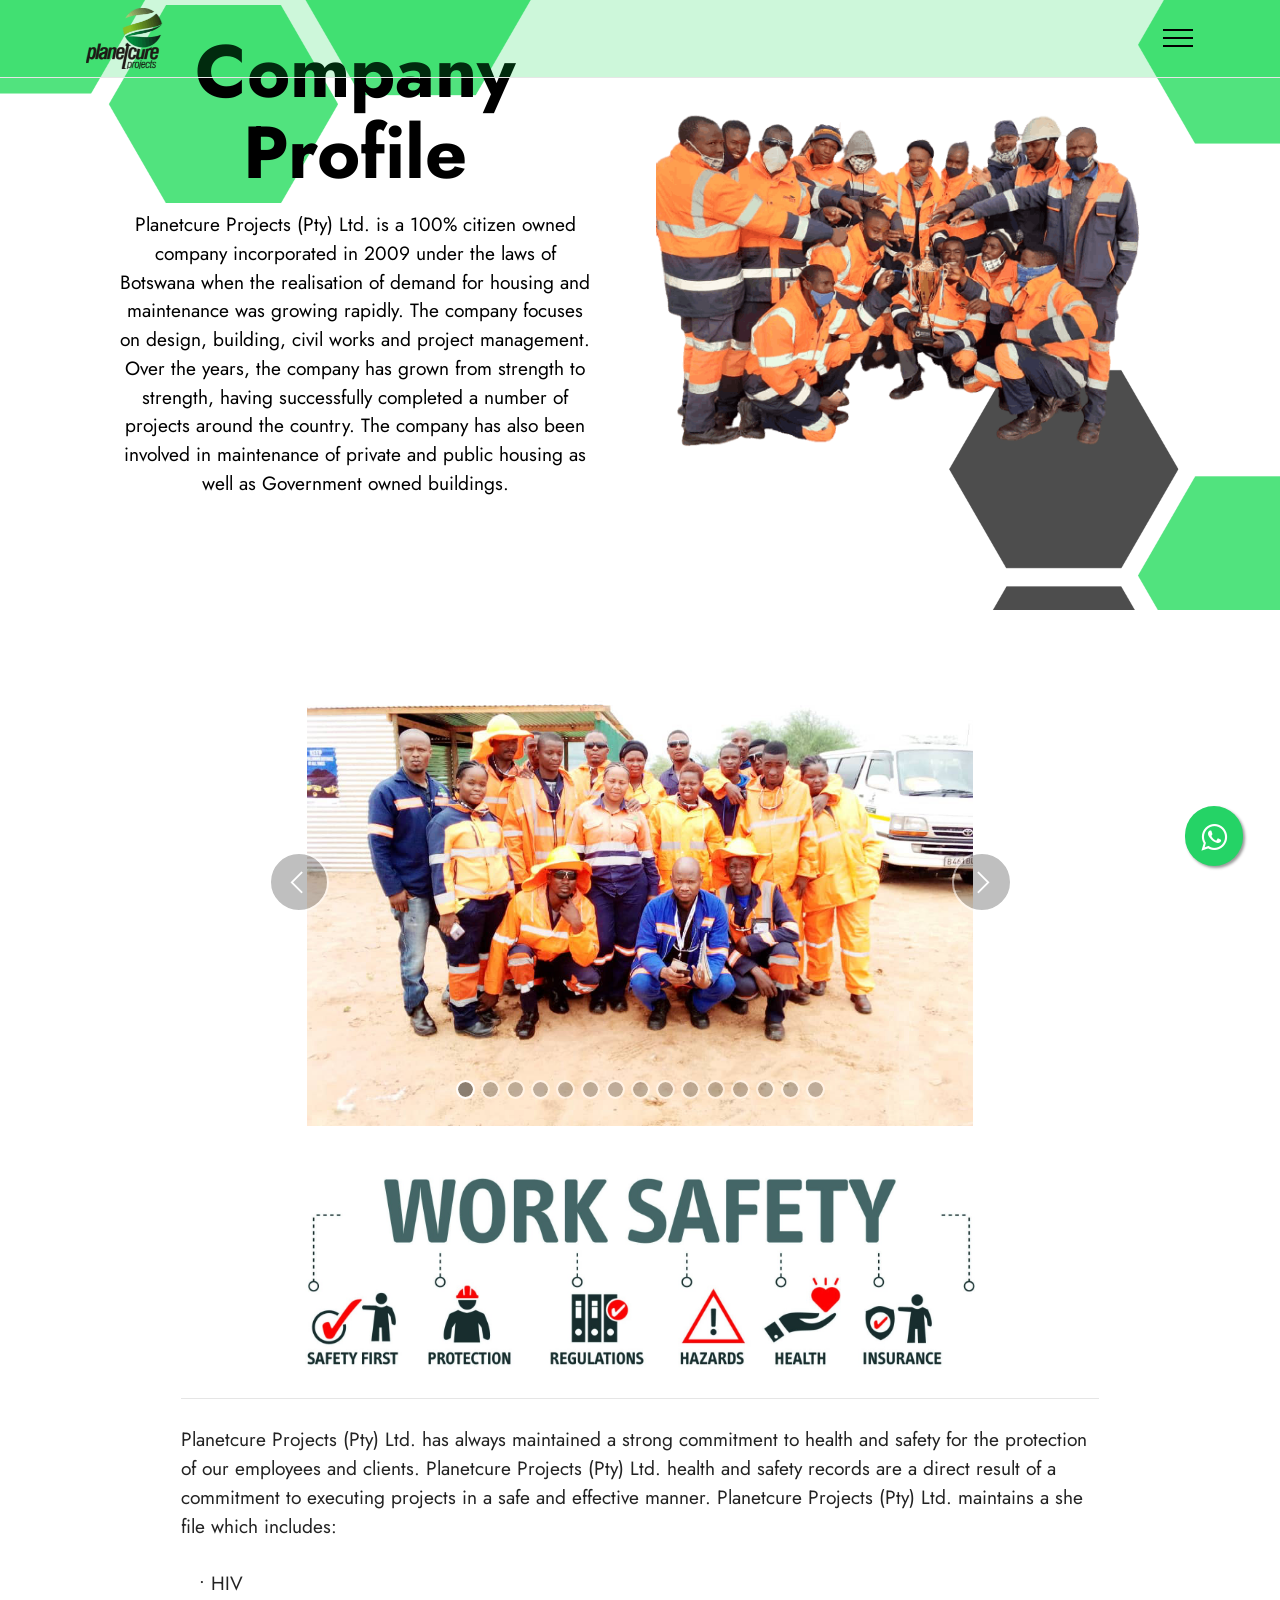
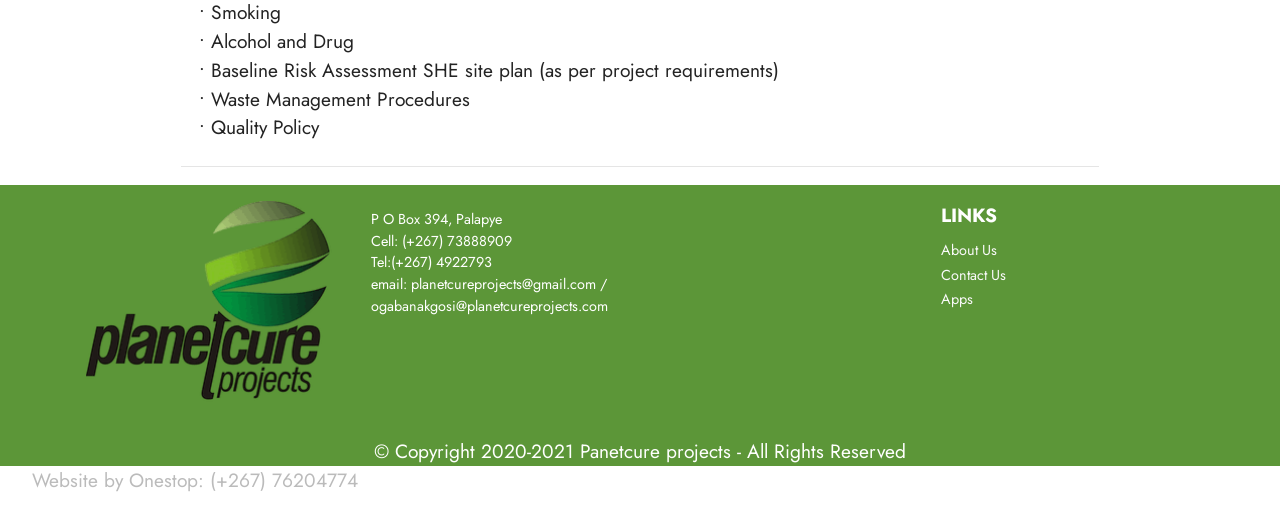
==== About.html @ 5b7d706f "Add Planetcure website and Kweneng parent app page" ====
<!DOCTYPE html>
<html  >
<head>
  
  <meta charset="UTF-8">
  <meta http-equiv="X-UA-Compatible" content="IE=edge">
  
  <meta name="viewport" content="width=device-width, initial-scale=1, minimum-scale=1">
  <link rel="shortcut icon" href="assets/images/logo-151x122.png" type="image/x-icon">
  <meta name="description" content="Mechanical, Electrical and Civil works company.">
  
  
  <title>About Us</title>
  <link rel="stylesheet" href="assets/web/assets/mobirise-icons2/mobirise2.css">
  <link rel="stylesheet" href="assets/tether/tether.min.css">
  <link rel="stylesheet" href="assets/bootstrap/css/bootstrap.min.css">
  <link rel="stylesheet" href="assets/bootstrap/css/bootstrap-grid.min.css">
  <link rel="stylesheet" href="assets/bootstrap/css/bootstrap-reboot.min.css">
  <link rel="stylesheet" href="assets/dropdown/css/style.css">
  <link rel="stylesheet" href="assets/socicon/css/styles.css">
  <link rel="stylesheet" href="assets/theme/css/style.css">
  <link rel="preload" as="style" href="assets/mobirise/css/mbr-additional.css"><link rel="stylesheet" href="assets/mobirise/css/mbr-additional.css" type="text/css">
  
  
  
  
</head>
<body>
  
  <section class="menu cid-s48OLK6784" once="menu" id="menu1-l">
    
    <nav class="navbar navbar-dropdown navbar-fixed-top collapsed">
        <div class="container">
            <div class="navbar-brand">
                <span class="navbar-logo">
                    <a href="Home.html">
                        <img src="assets/images/logo-151x122.png" alt="PlanetCure" style="height: 3.8rem;">
                    </a>
                </span>
                
            </div>
            <button class="navbar-toggler" type="button" data-toggle="collapse" data-target="#navbarSupportedContent" aria-controls="navbarNavAltMarkup" aria-expanded="false" aria-label="Toggle navigation">
                <div class="hamburger">
                    <span></span>
                    <span></span>
                    <span></span>
                    <span></span>
                </div>
            </button>
            <div class="collapse navbar-collapse" id="navbarSupportedContent">
                <ul class="navbar-nav nav-dropdown nav-right" data-app-modern-menu="true"><li class="nav-item"><a class="nav-link link text-black display-4" href="Home.html">Home</a></li>
                    <li class="nav-item"><a class="nav-link link text-black display-4" href="services.html">Services</a></li><li class="nav-item"><a class="nav-link link text-black display-4" href="About.html">About Us</a></li><li class="nav-item"><a class="nav-link link text-black text-primary display-4" href="About.html#image3-1x">Health &amp; Safety</a></li><li class="nav-item"><a class="nav-link link text-black display-4" href="Apps.html">Apps</a></li><li class="nav-item"><a class="nav-link link text-black display-4" href="Contacts.html">Contact Us</a></li></ul>
                
                
            </div>
        </div>
    </nav>

</section>

<section class="header11 cid-sgHcf8Eda7" id="header11-15">

    

    <div class="mbr-overlay" style="opacity: 0.3; background-color: rgb(255, 255, 255);"></div>

    <div class="container">
        <div class="row justify-content-center">
            <div class="col-12 col-md-6 image-wrapper">
                <img class="w-100" src="assets/images/team1-577x433.png" alt="team1">
            </div>
            <div class="col-12 col-md">
                <div class="text-wrapper text-center">
                    <h1 class="mbr-section-title mbr-fonts-style mb-3 display-1">
                        <strong>Company Profile</strong></h1>
                    <p class="mbr-text mbr-fonts-style display-7">Planetcure Projects (Pty) Ltd. is a 100% citizen owned company incorporated in 2009 under the laws of Botswana when the realisation of demand for housing and maintenance was growing rapidly. The company focuses on design, building, civil works and project management.
<br>Over the years, the company has grown from strength to strength, having successfully completed a number of projects around the country. The company has also been involved in maintenance of private and public housing as well as Government owned buildings.</p>
                    
                </div>
            </div>
        </div>
    </div>
</section>

<section class="slider2 cid-siFw5VCFjC" id="slider2-24">
    

    
    <div class="container">
        <div class="row justify-content-center">
            <div class="col-12 col-md-9">
                <div class="carousel slide" id="sMdfoleCHJ" data-ride="carousel" data-interval="5000">
                    
                    <ol class="carousel-indicators">
                        <li data-slide-to="0" class="active" data-target="#sMdfoleCHJ"></li>
                        <li data-slide-to="1" data-target="#sMdfoleCHJ"></li>
                        <li data-slide-to="2" data-target="#sMdfoleCHJ"></li><li data-slide-to="3" data-target="#sMdfoleCHJ"></li><li data-slide-to="4" data-target="#sMdfoleCHJ"></li><li data-slide-to="5" data-target="#sMdfoleCHJ"></li><li data-slide-to="6" data-target="#sMdfoleCHJ"></li><li data-slide-to="7" data-target="#sMdfoleCHJ"></li><li data-slide-to="8" data-target="#sMdfoleCHJ"></li><li data-slide-to="9" data-target="#sMdfoleCHJ"></li><li data-slide-to="10" data-target="#sMdfoleCHJ"></li><li data-slide-to="11" data-target="#sMdfoleCHJ"></li><li data-slide-to="12" data-target="#sMdfoleCHJ"></li><li data-slide-to="13" data-target="#sMdfoleCHJ"></li><li data-slide-to="14" data-target="#sMdfoleCHJ"></li>
                    </ol>
                    <div class="carousel-inner">
                        <div class="carousel-item slider-image item active">
                            <div class="item-wrapper">
                                <img class="d-block w-100" src="assets/images/whatsapp-image-2020-12-08-at-10.04.30-1080x810.jpg">
                                
                            </div>
                        </div>
                        <div class="carousel-item slider-image item">
                            <div class="item-wrapper">
                                <img class="d-block w-100" src="assets/images/whatsapp-image-2020-12-08-at-10.04.40-1-1032x774.jpg">
                                
                            </div>
                        </div>
                        <div class="carousel-item slider-image item">
                            <div class="item-wrapper">
                                <img class="d-block w-100" src="assets/images/whatsapp-image-2020-12-08-at-10.04.35-1080x810.jpg">
                                
                            </div>
                        </div><div class="carousel-item slider-image item">
                            <div class="item-wrapper">
                                <img class="d-block w-100" src="assets/images/whatsapp-image-2020-12-08-at-10.04.36-1080x810.jpg">
                                
                            </div>
                        </div><div class="carousel-item slider-image item">
                            <div class="item-wrapper">
                                <img class="d-block w-100" src="assets/images/whatsapp-image-2020-12-08-at-10.04.37-1-1080x810.jpg">
                                
                            </div>
                        </div><div class="carousel-item slider-image item">
                            <div class="item-wrapper">
                                <img class="d-block w-100" src="assets/images/whatsapp-image-2020-12-08-at-10.04.39-1-960x640.jpg">
                                
                            </div>
                        </div><div class="carousel-item slider-image item">
                            <div class="item-wrapper">
                                <img class="d-block w-100" src="assets/images/whatsapp-image-2020-12-08-at-10.04.39-960x640.jpg">
                                
                            </div>
                        </div><div class="carousel-item slider-image item">
                            <div class="item-wrapper">
                                <img class="d-block w-100" src="assets/images/whatsapp-image-2020-12-08-at-10.04.39-2-960x640.jpg">
                                
                            </div>
                        </div><div class="carousel-item slider-image item">
                            <div class="item-wrapper">
                                <img class="d-block w-100" src="assets/images/whatsapp-image-2020-12-08-at-10.04.35-2-960x720.jpg">
                                
                            </div>
                        </div><div class="carousel-item slider-image item">
                            <div class="item-wrapper">
                                <img class="d-block w-100" src="assets/images/whatsapp-image-2020-12-08-at-10.04.35-3-960x720.jpg">
                                
                            </div>
                        </div><div class="carousel-item slider-image item">
                            <div class="item-wrapper">
                                <img class="d-block w-100" src="assets/images/whatsapp-image-2020-12-08-at-10.04.37-2-810x1080.jpg">
                                
                            </div>
                        </div><div class="carousel-item slider-image item">
                            <div class="item-wrapper">
                                <img class="d-block w-100" src="assets/images/whatsapp-image-2020-12-08-at-10.04.37-810x1080.jpg">
                                
                            </div>
                        </div><div class="carousel-item slider-image item">
                            <div class="item-wrapper">
                                <img class="d-block w-100" src="assets/images/whatsapp-image-2020-12-08-at-10.04.36-1-810x1080.jpg" data-slide-to="12">
                                
                            </div>
                        </div><div class="carousel-item slider-image item">
                            <div class="item-wrapper">
                                <img class="d-block w-100" src="assets/images/whatsapp-image-2020-12-08-at-10.04.38-804x962.jpg" data-slide-to="13">
                                
                            </div>
                        </div><div class="carousel-item slider-image item">
                            <div class="item-wrapper">
                                <img class="d-block w-100" src="assets/images/whatsapp-image-2020-12-08-at-10.04.24-1-804x1072.jpg" data-slide-to="13">
                                
                            </div>
                        </div>
                    </div>
                    <a class="carousel-control carousel-control-prev" role="button" data-slide="prev" href="#sMdfoleCHJ">
                        <span class="mobi-mbri mobi-mbri-arrow-prev" aria-hidden="true"></span>
                        <span class="sr-only">Previous</span>
                    </a>
                    <a class="carousel-control carousel-control-next" role="button" data-slide="next" href="#sMdfoleCHJ">
                        <span class="mobi-mbri mobi-mbri-arrow-next" aria-hidden="true"></span>
                        <span class="sr-only">Next</span>
                    </a>
                </div>
            </div>
        </div>
    </div>
</section>

<section class="image3 cid-shkvjzXUPA" id="image3-1x">
    

    

    <div class="container">
        <div class="row justify-content-center">
            <div class="col-12 col-lg-8">
                <div class="image-wrapper">
                    <img src="assets/images/hs-2000x617.jpeg" alt="hs">
                    
                </div>
            </div>
        </div>
    </div>
</section>

<section class="content6 cid-shkvVeq2vK" id="content6-1y">
    
    <div class="container">
        <div class="row justify-content-center">
            <div class="col-md-12 col-lg-10">
                <hr class="line">
                <p class="mbr-text align-center mbr-fonts-style my-4 display-7">Planetcure Projects (Pty) Ltd. has always maintained a strong commitment to health and safety for the protection of our employees and clients. Planetcure Projects (Pty) Ltd. health and safety records are a direct result of a commitment to executing projects in a safe and effective manner. Planetcure Projects (Pty) Ltd. maintains a she file which includes:&nbsp;<br><br>&nbsp; &nbsp;•	HIV
<br>&nbsp; &nbsp;•	Smoking
<br>&nbsp; &nbsp;•	Alcohol and Drug
<br>&nbsp; &nbsp;•	Baseline Risk Assessment SHE site plan (as per project requirements)
<br>&nbsp; &nbsp;•	Waste Management Procedures
<br>&nbsp; &nbsp;•	Quality Policy
<br></p>
                <hr class="line">
            </div>
        </div>
    </div>
</section>

<section class="footer4 cid-sfVtVuPDKp" once="footers" id="footer4-u">

    
    
    <div class="container">
        <div class="row mbr-white">
            <div class="col-6 col-lg-3">
                <div class="media-wrap col-md-12 col-12">
                    <a href="Home.html">
                        <img src="assets/images/logo-251x202.png" alt="planetcure">
                    </a>
                </div>
            </div>
            <div class="col-12 col-md-6 col-lg-3">
                <h5 class="mbr-section-subtitle mbr-fonts-style mb-2 display-7"></h5>
                <p class="mbr-text mbr-fonts-style mb-4 display-4">P O Box 394, Palapye<br>Cell: (+267) 73888909<br>Tel:(+267) 4922793<br>email: planetcureprojects@gmail.com /<br>ogabanakgosi@planetcureprojects.com</p>
                
                
            </div>
            <div class="col-12 col-md-6 col-lg-3">
                <h5 class="mbr-section-subtitle mbr-fonts-style mb-2 display-7"></h5>
                <ul class="list mbr-fonts-style display-4"></ul>
            </div>
            <div class="col-12 col-md-6 col-lg-3">
                <h5 class="mbr-section-subtitle mbr-fonts-style mb-2 display-7"><strong>LINKS</strong></h5>
                <ul class="list mbr-fonts-style display-4">
                    <li class="mbr-text item-wrap"><a href="About.html" class="text-white">About Us</a></li><li class="mbr-text item-wrap"><a href="Contacts.html" class="text-white">Contact Us</a></li><li class="mbr-text item-wrap"><a href="Apps.html" class="text-white">Apps</a></li>
                </ul>
            </div>
            <div class="col-12 mt-4">
                <p class="mbr-text mb-0 mbr-fonts-style copyright align-center display-7">
                    © Copyright 2020-2021 Panetcure projects - All Rights Reserved
                </p>
            </div>
        </div>
    </div>
</section>

<section class="_customHTML cid-sMdcmaPeN1" id="design-block-2c">
 
  
     
  <div class="whatapp">
		<link rel="stylesheet" href="https://maxcdn.bootstrapcdn.com/font-awesome/4.5.0/css/font-awesome.min.css">
<a class="float" target="_blank" href="https://api.whatsapp.com/send?phone=+26773888909&text=Hello ! I would like more information about your product.">
<i class="fa fa-whatsapp my-float"></i>
</a>
	</div>
  



 <div style="padding:1rem; background-color:#c1c1c1;" class="hidden">
   <div class="align-center">
       <h10>
          <br>
           <br><br><br><br><br>Whatsapp Button<br><br>Click the "gear" icon to change the layout of the Whatsapp Button. This text will be removed on preview/publish.<br><br>

<svg id="svg" version="1.1" xmlns="http://www.w3.org/2000/svg" xmlns:xlink="http://www.w3.org/1999/xlink" width="150" viewBox="0, 0, 400,383.33333333333337">
<g id="svgg">
<path id="path0" d="M37.210 6.152 C 35.603 6.521,34.673 7.586,34.092 9.720 C 33.330 12.516,33.825 95.736,34.612 97.241 C 35.870 99.644,28.382 99.467,134.420 99.600 C 199.138 99.681,231.925 99.852,232.882 100.115 C 235.440 100.816,235.350 101.661,230.295 124.449 C 224.368 151.170,212.070 208.952,209.422 222.521 C 207.800 230.833,207.905 232.790,209.971 232.790 C 211.891 232.790,209.325 235.910,254.122 179.099 C 277.812 149.054,289.953 133.596,295.689 126.174 C 297.890 123.327,306.521 112.368,314.870 101.822 C 367.957 34.759,386.363 11.054,386.765 9.224 C 387.073 7.820,386.446 6.596,385.169 6.111 C 383.972 5.656,39.193 5.697,37.210 6.152 M382.917 8.569 C 384.519 9.741,380.855 14.580,323.489 87.057 C 313.389 99.818,299.260 117.766,292.092 126.942 C 279.051 143.636,265.977 160.258,245.456 186.236 C 239.439 193.853,229.856 206.001,224.162 213.231 C 210.292 230.840,210.188 230.897,212.490 219.587 C 217.028 197.295,227.371 148.754,232.598 125.216 C 237.896 101.359,238.065 99.524,235.099 97.991 C 234.120 97.484,228.193 97.405,188.034 97.358 C 75.294 97.227,37.576 96.911,36.978 96.092 C 36.161 94.974,36.161 10.490,36.978 9.373 C 37.513 8.642,38.883 8.626,116.843 8.435 C 301.952 7.984,382.171 8.024,382.917 8.569 M81.622 108.821 C 107.636 108.875,150.091 108.875,175.966 108.821 C 201.840 108.766,180.556 108.722,128.667 108.722 C 76.779 108.722,55.608 108.766,81.622 108.821 M177.885 157.718 C 177.182 158.404,174.020 162.244,170.860 166.251 C 167.700 170.259,164.939 173.732,164.724 173.970 C 164.509 174.207,161.918 177.468,158.965 181.217 C 156.012 184.965,150.834 191.512,147.459 195.767 C 144.084 200.021,139.856 205.359,138.063 207.629 C 129.342 218.668,112.627 239.779,108.533 244.926 C 107.162 246.650,103.624 251.125,100.671 254.870 C 97.718 258.615,93.156 264.369,90.533 267.657 C 87.910 270.944,79.126 282.263,71.012 292.809 C 62.899 303.356,50.820 318.802,44.170 327.133 C 28.112 347.253,23.297 353.336,21.093 356.284 C 20.566 356.990,18.921 359.133,17.439 361.046 C 6.762 374.827,3.520 379.694,4.240 380.859 C 4.652 381.526,352.012 381.883,353.760 381.218 L 354.749 380.843 354.547 336.442 C 354.330 288.424,354.421 291.066,352.956 290.282 C 351.831 289.680,309.260 289.563,226.846 289.934 C 183.386 290.130,157.086 289.826,155.238 289.106 C 153.350 288.370,153.375 288.079,156.655 272.483 C 157.410 268.897,158.183 265.187,158.374 264.238 C 159.208 260.094,161.885 247.419,162.221 246.021 C 162.651 244.231,164.430 235.954,166.258 227.229 C 166.966 223.854,167.895 219.453,168.324 217.450 C 168.753 215.446,169.619 211.390,170.249 208.437 C 170.879 205.484,171.843 200.997,172.391 198.466 C 172.938 195.935,173.542 193.087,173.734 192.138 C 173.925 191.189,174.694 187.478,175.444 183.893 C 181.253 156.107,181.424 154.270,177.885 157.718 M334.899 284.838 C 335.479 284.926,336.429 284.926,337.009 284.838 C 337.589 284.751,337.114 284.679,335.954 284.679 C 334.794 284.679,334.319 284.751,334.899 284.838 " stroke="none" fill="#b3b3b3" fill-rule="evenodd">
</path>
<path id="path1" d="M116.843 8.435 C 38.883 8.626,37.513 8.642,36.978 9.373 C 36.161 10.490,36.161 94.974,36.978 96.092 C 37.576 96.911,75.294 97.227,188.034 97.358 C 228.193 97.405,234.120 97.484,235.099 97.991 C 238.065 99.524,237.896 101.359,232.598 125.216 C 227.371 148.754,217.028 197.295,212.490 219.587 C 210.188 230.897,210.292 230.840,224.162 213.231 C 229.856 206.001,239.439 193.853,245.456 186.236 C 265.977 160.258,279.051 143.636,292.092 126.942 C 299.260 117.766,313.389 99.818,323.489 87.057 C 380.855 14.580,384.519 9.741,382.917 8.569 C 382.171 8.024,301.952 7.984,116.843 8.435 " stroke="none" fill="#4c4c4c" fill-rule="evenodd">
</path>
<path id="path2" d="M24.582 1.208 C 24.285 2.061,24.165 16.987,24.175 52.119 C 24.189 104.381,24.198 104.667,25.856 107.198 C 27.312 109.419,21.600 109.300,126.819 109.300 C 187.817 109.300,223.202 109.435,223.202 109.666 C 223.202 109.868,221.385 118.791,219.165 129.496 C 216.944 140.200,215.208 149.171,215.308 149.431 C 215.408 149.690,215.358 149.957,215.197 150.023 C 214.865 150.160,213.651 155.819,204.600 199.407 C 201.952 212.158,199.872 222.815,199.977 223.088 C 200.082 223.362,199.980 223.586,199.752 223.586 C 199.516 223.586,199.414 223.996,199.516 224.531 C 199.615 225.051,199.582 225.526,199.442 225.586 C 199.151 225.710,198.557 228.337,196.119 240.268 C 195.171 244.909,194.060 250.029,193.650 251.646 C 191.455 260.308,193.965 264.453,200.009 262.145 C 201.966 261.398,201.889 261.486,213.429 246.788 C 220.801 237.399,226.824 229.751,236.050 218.064 C 240.748 212.113,252.094 197.659,269.799 175.072 C 275.255 168.111,284.303 156.570,289.907 149.425 C 295.511 142.279,303.979 131.474,308.725 125.414 C 321.361 109.277,325.827 103.583,336.629 89.833 C 342.331 82.576,346.237 77.280,346.078 77.022 C 345.919 76.764,345.976 76.688,346.216 76.836 C 346.447 76.979,347.760 75.626,349.227 73.732 C 350.658 71.885,353.101 68.781,354.656 66.833 C 356.329 64.739,357.370 63.109,357.206 62.843 C 357.041 62.576,357.094 62.496,357.336 62.646 C 357.872 62.977,368.666 49.199,368.315 48.632 C 368.164 48.388,368.223 48.310,368.450 48.451 C 368.674 48.589,373.706 42.505,379.897 34.608 C 385.973 26.858,392.261 18.965,393.871 17.066 C 395.480 15.168,397.517 12.693,398.398 11.567 L 400.000 9.519 400.000 4.759 L 400.000 0.000 212.502 0.000 L 25.003 0.000 24.582 1.208 M385.169 6.111 C 386.446 6.596,387.073 7.820,386.765 9.224 C 386.363 11.054,367.957 34.759,314.870 101.822 C 306.521 112.368,297.890 123.327,295.689 126.174 C 289.953 133.596,277.812 149.054,254.122 179.099 C 209.325 235.910,211.891 232.790,209.971 232.790 C 207.905 232.790,207.800 230.833,209.422 222.521 C 212.070 208.952,224.368 151.170,230.295 124.449 C 235.350 101.661,235.440 100.816,232.882 100.115 C 231.925 99.852,199.138 99.681,134.420 99.600 C 28.382 99.467,35.870 99.644,34.612 97.241 C 33.825 95.736,33.330 12.516,34.092 9.720 C 34.673 7.586,35.603 6.521,37.210 6.152 C 39.193 5.697,383.972 5.656,385.169 6.111 M175.966 108.821 C 150.091 108.875,107.636 108.875,81.622 108.821 C 55.608 108.766,76.779 108.722,128.667 108.722 C 180.556 108.722,201.840 108.766,175.966 108.821 M180.735 144.991 C 179.413 145.394,178.766 146.116,171.634 155.164 C 166.035 162.266,160.321 169.481,152.304 179.573 C 148.329 184.577,145.792 188.088,145.958 188.357 C 146.118 188.615,146.070 188.703,145.844 188.563 C 145.295 188.224,144.060 189.684,144.413 190.256 C 144.585 190.533,144.541 190.624,144.307 190.478 C 143.770 190.147,136.792 198.920,137.142 199.485 C 137.301 199.742,137.247 199.823,137.013 199.678 C 136.474 199.345,127.972 210.042,128.323 210.610 C 128.476 210.857,128.426 210.944,128.208 210.810 C 127.996 210.679,125.945 212.939,123.650 215.832 C 121.355 218.726,116.830 224.412,113.595 228.469 C 110.061 232.902,107.824 236.025,107.991 236.295 C 108.151 236.554,108.103 236.641,107.877 236.502 C 107.327 236.162,106.092 237.623,106.445 238.194 C 106.613 238.465,106.574 238.562,106.354 238.426 C 106.145 238.297,104.765 239.694,103.288 241.531 C 96.608 249.837,76.645 275.196,70.771 282.838 C 67.204 287.478,62.325 293.824,59.929 296.939 C 57.436 300.180,55.688 302.790,55.842 303.039 C 55.996 303.289,55.941 303.369,55.712 303.227 C 55.170 302.893,54.322 303.975,54.676 304.549 C 54.843 304.818,54.798 304.908,54.569 304.766 C 54.020 304.427,52.785 305.888,53.138 306.459 C 53.307 306.733,53.266 306.827,53.039 306.686 C 52.524 306.368,45.925 314.778,46.261 315.323 C 46.416 315.573,46.348 315.638,46.095 315.482 C 45.595 315.173,22.023 344.549,22.104 345.380 C 22.133 345.675,22.027 345.837,21.868 345.738 C 21.392 345.444,20.226 346.987,20.539 347.494 C 20.712 347.773,20.668 347.862,20.431 347.716 C 20.071 347.493,14.984 353.821,7.143 364.244 C 5.466 366.473,4.298 368.371,4.451 368.618 C 4.610 368.875,4.551 368.949,4.308 368.799 C 4.071 368.653,3.080 369.715,1.982 371.294 L 0.069 374.044 0.025 378.776 L -0.020 383.509 180.335 383.509 L 360.690 383.509 360.580 337.776 C 360.460 288.005,360.498 288.865,358.312 286.446 C 355.732 283.591,359.250 283.754,301.092 283.791 C 272.531 283.809,249.028 283.908,248.862 284.010 C 247.895 284.608,161.482 283.949,160.872 283.340 C 160.729 283.196,161.071 280.888,161.632 278.211 C 162.193 275.534,162.558 273.098,162.443 272.798 C 162.327 272.497,162.365 272.333,162.526 272.433 C 162.687 272.532,163.297 270.255,163.881 267.371 C 164.465 264.488,167.099 252.044,169.734 239.719 C 172.369 227.393,174.442 217.093,174.340 216.829 C 174.239 216.565,174.296 216.294,174.468 216.228 C 174.932 216.048,176.895 206.412,176.573 205.891 C 176.400 205.611,176.462 205.545,176.738 205.716 C 177.004 205.880,177.181 205.740,177.181 205.367 C 177.181 205.025,178.123 200.312,179.274 194.894 C 183.691 174.105,185.667 164.276,185.737 162.744 C 185.777 161.869,185.963 161.247,186.149 161.360 C 186.336 161.474,186.409 161.024,186.312 160.361 C 186.214 159.699,186.256 159.156,186.405 159.156 C 186.650 159.156,187.185 156.010,187.710 151.486 C 188.291 146.478,185.225 143.623,180.735 144.991 M180.249 158.438 C 180.249 160.249,178.966 167.046,175.444 183.893 C 174.694 187.478,173.925 191.189,173.734 192.138 C 173.542 193.087,172.938 195.935,172.391 198.466 C 171.843 200.997,170.879 205.484,170.249 208.437 C 169.619 211.390,168.753 215.446,168.324 217.450 C 167.895 219.453,166.966 223.854,166.258 227.229 C 164.430 235.954,162.651 244.231,162.221 246.021 C 161.885 247.419,159.208 260.094,158.374 264.238 C 158.183 265.187,157.410 268.897,156.655 272.483 C 153.375 288.079,153.350 288.370,155.238 289.106 C 157.086 289.826,183.386 290.130,226.846 289.934 C 309.260 289.563,351.831 289.680,352.956 290.282 C 354.421 291.066,354.330 288.424,354.547 336.442 L 354.749 380.843 353.760 381.218 C 352.012 381.883,4.652 381.526,4.240 380.859 C 3.520 379.694,6.762 374.827,17.439 361.046 C 18.921 359.133,20.566 356.990,21.093 356.284 C 23.297 353.336,28.112 347.253,44.170 327.133 C 50.820 318.802,62.899 303.356,71.012 292.809 C 79.126 282.263,87.910 270.944,90.533 267.657 C 93.156 264.369,97.718 258.615,100.671 254.870 C 103.624 251.125,107.162 246.650,108.533 244.926 C 112.627 239.779,129.342 218.668,138.063 207.629 C 139.856 205.359,144.084 200.021,147.459 195.767 C 150.834 191.512,156.012 184.965,158.965 181.217 C 161.918 177.468,164.509 174.207,164.724 173.970 C 164.939 173.732,167.700 170.259,170.860 166.251 C 179.198 155.678,180.249 154.803,180.249 158.438 M337.009 284.838 C 336.429 284.926,335.479 284.926,334.899 284.838 C 334.319 284.751,334.794 284.679,335.954 284.679 C 337.114 284.679,337.589 284.751,337.009 284.838" stroke="none" fill="#fafafa" fill-rule="evenodd">
</path>
    </g>
           </svg>
           <br><br><br>
       </h10>				
    </div>
  </div>  
</section>

<section class="content5 cid-sMbO96hy6I" id="content5-28">
    
    <div class="container-fluid">
        <div class="row justify-content-center">
            <div class="col-md-12 col-lg-12">
                
                
                <p class="mbr-text mbr-fonts-style display-7">Website by Onestop: (+267) 76204774</p>
            </div>
        </div>
    </div>
</section><section id="top-1" hidden><a href="https://mobirise.site"></a></section><script src="assets/web/assets/jquery/jquery.min.js"></script>  <script src="assets/popper/popper.min.js"></script>  <script src="assets/tether/tether.min.js"></script>  <script src="assets/bootstrap/js/bootstrap.min.js"></script>  <script src="assets/smoothscroll/smooth-scroll.js"></script>  <script src="assets/dropdown/js/nav-dropdown.js"></script>  <script src="assets/dropdown/js/navbar-dropdown.js"></script>  <script src="assets/touchswipe/jquery.touch-swipe.min.js"></script>  <script src="assets/theme/js/script.js"></script>  
  
  
</body>
</html>
---- assets/web/assets/mobirise-icons2/mobirise2.css ----
@font-face {
  font-family: 'Moririse2';
  font-display: swap;
  src:  url('mobirise2.eot?f2bix4');
  src:  url('mobirise2.eot?f2bix4#iefix') format('embedded-opentype'),
    url('mobirise2.ttf?f2bix4') format('truetype'),
    url('mobirise2.woff?f2bix4') format('woff'),
    url('mobirise2.svg?f2bix4#mobirise2') format('svg');
  font-weight: normal;
  font-style: normal;
}

[class^="mobi-"], [class*=" mobi-"] {
  /* use !important to prevent issues with browser extensions that change fonts */
  font-family: 'Moririse2' !important;
  speak: none;
  font-style: normal;
  font-weight: normal;
  font-variant: normal;
  text-transform: none;
  line-height: 1;

  /* Better Font Rendering =========== */
  -webkit-font-smoothing: antialiased;
  -moz-osx-font-smoothing: grayscale;
}

.mobi-mbri-add-submenu:before {
  content: "\e900";
}
.mobi-mbri-alert:before {
  content: "\e901";
}
.mobi-mbri-align-center:before {
  content: "\e902";
}
.mobi-mbri-align-justify:before {
  content: "\e903";
}
.mobi-mbri-align-left:before {
  content: "\e904";
}
.mobi-mbri-align-right:before {
  content: "\e905";
}
.mobi-mbri-android:before {
  content: "\e906";
}
.mobi-mbri-apple:before {
  content: "\e907";
}
.mobi-mbri-arrow-down:before {
  content: "\e908";
}
.mobi-mbri-arrow-next:before {
  content: "\e909";
}
.mobi-mbri-arrow-prev:before {
  content: "\e90a";
}
.mobi-mbri-arrow-up:before {
  content: "\e90b";
}
.mobi-mbri-bold:before {
  content: "\e90c";
}
.mobi-mbri-bookmark:before {
  content: "\e90d";
}
.mobi-mbri-bootstrap:before {
  content: "\e90e";
}
.mobi-mbri-briefcase:before {
  content: "\e90f";
}
.mobi-mbri-browse:before {
  content: "\e910";
}
.mobi-mbri-bulleted-list:before {
  content: "\e911";
}
.mobi-mbri-calendar:before {
  content: "\e912";
}
.mobi-mbri-camera:before {
  content: "\e913";
}
.mobi-mbri-cart-add:before {
  content: "\e914";
}
.mobi-mbri-cart-full:before {
  content: "\e915";
}
.mobi-mbri-cash:before {
  content: "\e916";
}
.mobi-mbri-change-style:before {
  content: "\e917";
}
.mobi-mbri-chat:before {
  content: "\e918";
}
.mobi-mbri-clock:before {
  content: "\e919";
}
.mobi-mbri-close:before {
  content: "\e91a";
}
.mobi-mbri-cloud:before {
  content: "\e91b";
}
.mobi-mbri-code:before {
  content: "\e91c";
}
.mobi-mbri-contact-form:before {
  content: "\e91d";
}
.mobi-mbri-credit-card:before {
  content: "\e91e";
}
.mobi-mbri-cursor-click:before {
  content: "\e91f";
}
.mobi-mbri-cust-feedback:before {
  content: "\e920";
}
.mobi-mbri-database:before {
  content: "\e921";
}
.mobi-mbri-delivery:before {
  content: "\e922";
}
.mobi-mbri-desktop:before {
  content: "\e923";
}
.mobi-mbri-devices:before {
  content: "\e924";
}
.mobi-mbri-down:before {
  content: "\e925";
}
.mobi-mbri-download-2:before {
  content: "\e926";
}
.mobi-mbri-download:before {
  content: "\e927";
}
.mobi-mbri-drag-n-drop-2:before {
  content: "\e928";
}
.mobi-mbri-drag-n-drop:before {
  content: "\e929";
}
.mobi-mbri-edit-2:before {
  content: "\e92a";
}
.mobi-mbri-edit:before {
  content: "\e92b";
}
.mobi-mbri-error:before {
  content: "\e92c";
}
.mobi-mbri-extension:before {
  content: "\e92d";
}
.mobi-mbri-features:before {
  content: "\e92e";
}
.mobi-mbri-file:before {
  content: "\e92f";
}
.mobi-mbri-flag:before {
  content: "\e930";
}
.mobi-mbri-folder:before {
  content: "\e931";
}
.mobi-mbri-gift:before {
  content: "\e932";
}
.mobi-mbri-github:before {
  content: "\e933";
}
.mobi-mbri-globe-2:before {
  content: "\e934";
}
.mobi-mbri-globe:before {
  content: "\e935";
}
.mobi-mbri-growing-chart:before {
  content: "\e936";
}
.mobi-mbri-hearth:before {
  content: "\e937";
}
.mobi-mbri-help:before {
  content: "\e938";
}
.mobi-mbri-home:before {
  content: "\e939";
}
.mobi-mbri-hot-cup:before {
  content: "\e93a";
}
.mobi-mbri-idea:before {
  content: "\e93b";
}
.mobi-mbri-image-gallery:before {
  content: "\e93c";
}
.mobi-mbri-image-slider:before {
  content: "\e93d";
}
.mobi-mbri-info:before {
  content: "\e93e";
}
.mobi-mbri-italic:before {
  content: "\e93f";
}
.mobi-mbri-key:before {
  content: "\e940";
}
.mobi-mbri-laptop:before {
  content: "\e941";
}
.mobi-mbri-layers:before {
  content: "\e942";
}
.mobi-mbri-left-right:before {
  content: "\e943";
}
.mobi-mbri-left:before {
  content: "\e944";
}
.mobi-mbri-letter:before {
  content: "\e945";
}
.mobi-mbri-like:before {
  content: "\e946";
}
.mobi-mbri-link:before {
  content: "\e947";
}
.mobi-mbri-lock:before {
  content: "\e948";
}
.mobi-mbri-login:before {
  content: "\e949";
}
.mobi-mbri-logout:before {
  content: "\e94a";
}
.mobi-mbri-magic-stick:before {
  content: "\e94b";
}
.mobi-mbri-map-pin:before {
  content: "\e94c";
}
.mobi-mbri-menu:before {
  content: "\e94d";
}
.mobi-mbri-mobile-2:before {
  content: "\e94e";
}
.mobi-mbri-mobile-horizontal:before {
  content: "\e94f";
}
.mobi-mbri-mobile:before {
  content: "\e950";
}
.mobi-mbri-mobirise:before {
  content: "\e951";
}
.mobi-mbri-more-horizontal:before {
  content: "\e952";
}
.mobi-mbri-more-vertical:before {
  content: "\e953";
}
.mobi-mbri-music:before {
  content: "\e954";
}
.mobi-mbri-new-file:before {
  content: "\e955";
}
.mobi-mbri-numbered-list:before {
  content: "\e956";
}
.mobi-mbri-opened-folder:before {
  content: "\e957";
}
.mobi-mbri-pages:before {
  content: "\e958";
}
.mobi-mbri-paper-plane:before {
  content: "\e959";
}
.mobi-mbri-paperclip:before {
  content: "\e95a";
}
.mobi-mbri-phone:before {
  content: "\e95b";
}
.mobi-mbri-photo:before {
  content: "\e95c";
}
.mobi-mbri-photos:before {
  content: "\e95d";
}
.mobi-mbri-pin:before {
  content: "\e95e";
}
.mobi-mbri-play:before {
  content: "\e95f";
}
.mobi-mbri-plus:before {
  content: "\e960";
}
.mobi-mbri-preview:before {
  content: "\e961";
}
.mobi-mbri-print:before {
  content: "\e962";
}
.mobi-mbri-protect:before {
  content: "\e963";
}
.mobi-mbri-question:before {
  content: "\e964";
}
.mobi-mbri-quote-left:before {
  content: "\e965";
}
.mobi-mbri-quote-right:before {
  content: "\e966";
}
.mobi-mbri-redo:before {
  content: "\e967";
}
.mobi-mbri-refresh:before {
  content: "\e968";
}
.mobi-mbri-responsive-2:before {
  content: "\e969";
}
.mobi-mbri-responsive:before {
  content: "\e96a";
}
.mobi-mbri-right:before {
  content: "\e96b";
}
.mobi-mbri-rocket:before {
  content: "\e96c";
}
.mobi-mbri-sad-face:before {
  content: "\e96d";
}
.mobi-mbri-sale:before {
  content: "\e96e";
}
.mobi-mbri-save:before {
  content: "\e96f";
}
.mobi-mbri-search:before {
  content: "\e970";
}
.mobi-mbri-setting-2:before {
  content: "\e971";
}
.mobi-mbri-setting-3:before {
  content: "\e972";
}
.mobi-mbri-setting:before {
  content: "\e973";
}
.mobi-mbri-share:before {
  content: "\e974";
}
.mobi-mbri-shopping-bag:before {
  content: "\e975";
}
.mobi-mbri-shopping-basket:before {
  content: "\e976";
}
.mobi-mbri-shopping-cart:before {
  content: "\e977";
}
.mobi-mbri-sites:before {
  content: "\e978";
}
.mobi-mbri-smile-face:before {
  content: "\e979";
}
.mobi-mbri-speed:before {
  content: "\e97a";
}
.mobi-mbri-star:before {
  content: "\e97b";
}
.mobi-mbri-success:before {
  content: "\e97c";
}
.mobi-mbri-sun:before {
  content: "\e97d";
}
.mobi-mbri-sun2:before {
  content: "\e97e";
}
.mobi-mbri-tablet-vertical:before {
  content: "\e97f";
}
.mobi-mbri-tablet:before {
  content: "\e980";
}
.mobi-mbri-target:before {
  content: "\e981";
}
.mobi-mbri-timer:before {
  content: "\e982";
}
.mobi-mbri-to-ftp:before {
  content: "\e983";
}
.mobi-mbri-to-local-drive:before {
  content: "\e984";
}
.mobi-mbri-touch-swipe:before {
  content: "\e985";
}
.mobi-mbri-touch:before {
  content: "\e986";
}
.mobi-mbri-trash:before {
  content: "\e987";
}
.mobi-mbri-underline:before {
  content: "\e988";
}
.mobi-mbri-undo:before {
  content: "\e989";
}
.mobi-mbri-unlink:before {
  content: "\e98a";
}
.mobi-mbri-unlock:before {
  content: "\e98b";
}
.mobi-mbri-up-down:before {
  content: "\e98c";
}
.mobi-mbri-up:before {
  content: "\e98d";
}
.mobi-mbri-update:before {
  content: "\e98e";
}
.mobi-mbri-upload-2:before {
  content: "\e98f";
}
.mobi-mbri-upload:before {
  content: "\e990";
}
.mobi-mbri-user-2:before {
  content: "\e991";
}
.mobi-mbri-user:before {
  content: "\e992";
}
.mobi-mbri-users:before {
  content: "\e993";
}
.mobi-mbri-video-play:before {
  content: "\e994";
}
.mobi-mbri-video:before {
  content: "\e995";
}
.mobi-mbri-watch:before {
  content: "\e996";
}
.mobi-mbri-website-theme-2:before {
  content: "\e997";
}
.mobi-mbri-website-theme:before {
  content: "\e998";
}
.mobi-mbri-wifi:before {
  content: "\e999";
}
.mobi-mbri-windows:before {
  content: "\e99a";
}
.mobi-mbri-zoom-in:before {
  content: "\e99b";
}
.mobi-mbri-zoom-out:before {
  content: "\e99c";
}
---- assets/dropdown/css/style.css ----
.navbar-dropdown {
  left: 0;
  padding: 0;
  position: absolute;
  right: 0;
  top: 0;
  transition: all 0.45s ease;
  z-index: 1030;
  background: #282828; }
  .navbar-dropdown .navbar-logo {
    margin-right: 0.8rem;
    transition: margin 0.3s ease-in-out;
    vertical-align: middle; }
    .navbar-dropdown .navbar-logo img {
      height: 3.125rem;
      transition: all 0.3s ease-in-out; }
    .navbar-dropdown .navbar-logo.mbr-iconfont {
      font-size: 3.125rem;
      line-height: 3.125rem; }
  .navbar-dropdown .navbar-caption {
    font-weight: 700;
    white-space: normal;
    vertical-align: -4px;
    line-height: 3.125rem !important; }
    .navbar-dropdown .navbar-caption, .navbar-dropdown .navbar-caption:hover {
      color: inherit;
      text-decoration: none; }
  .navbar-dropdown .mbr-iconfont + .navbar-caption {
    vertical-align: -1px; }
  .navbar-dropdown.navbar-fixed-top {
    position: fixed; }
  .navbar-dropdown .navbar-brand span {
    vertical-align: -4px; }
  .navbar-dropdown.bg-color.transparent {
    background: none; }
  .navbar-dropdown.navbar-short .navbar-brand {
    padding: 0.625rem 0; }
    .navbar-dropdown.navbar-short .navbar-brand span {
      vertical-align: -1px; }
  .navbar-dropdown.navbar-short .navbar-caption {
    line-height: 2.375rem !important;
    vertical-align: -2px; }
  .navbar-dropdown.navbar-short .navbar-logo {
    margin-right: 0.5rem; }
    .navbar-dropdown.navbar-short .navbar-logo img {
      height: 2.375rem; }
    .navbar-dropdown.navbar-short .navbar-logo.mbr-iconfont {
      font-size: 2.375rem;
      line-height: 2.375rem; }
  .navbar-dropdown.navbar-short .mbr-table-cell {
    height: 3.625rem; }
  .navbar-dropdown .navbar-close {
    left: 0.6875rem;
    position: fixed;
    top: 0.75rem;
    z-index: 1000; }
  .navbar-dropdown .hamburger-icon {
    content: "";
    display: inline-block;
    vertical-align: middle;
    width: 16px;
    -webkit-box-shadow: 0 -6px 0 1px #282828,0 0 0 1px #282828,0 6px 0 1px #282828;
    -moz-box-shadow: 0 -6px 0 1px #282828,0 0 0 1px #282828,0 6px 0 1px #282828;
    box-shadow: 0 -6px 0 1px #282828,0 0 0 1px #282828,0 6px 0 1px #282828; }

.dropdown-menu .dropdown-toggle[data-toggle="dropdown-submenu"]::after {
  border-bottom: 0.35em solid transparent;
  border-left: 0.35em solid;
  border-right: 0;
  border-top: 0.35em solid transparent;
  margin-left: 0.3rem; }

.dropdown-menu .dropdown-item:focus {
  outline: 0; }

.nav-dropdown {
  font-size: 0.75rem;
  font-weight: 500;
  height: auto !important; }
  .nav-dropdown .nav-btn {
    padding-left: 1rem; }
  .nav-dropdown .link {
    margin: .667em 1.667em;
    font-weight: 500;
    padding: 0;
    transition: color .2s ease-in-out; }
    .nav-dropdown .link.dropdown-toggle {
      margin-right: 2.583em; }
      .nav-dropdown .link.dropdown-toggle::after {
        margin-left: .25rem;
        border-top: 0.35em solid;
        border-right: 0.35em solid transparent;
        border-left: 0.35em solid transparent;
        border-bottom: 0; }
      .nav-dropdown .link.dropdown-toggle[aria-expanded="true"] {
        margin: 0;
        padding: 0.667em 3.263em  0.667em 1.667em; }
  .nav-dropdown .link::after,
  .nav-dropdown .dropdown-item::after {
    color: inherit; }
  .nav-dropdown .btn {
    font-size: 0.75rem;
    font-weight: 700;
    letter-spacing: 0;
    margin-bottom: 0;
    padding-left: 1.25rem;
    padding-right: 1.25rem; }
  .nav-dropdown .dropdown-menu {
    border-radius: 0;
    border: 0;
    left: 0;
    margin: 0;
    padding-bottom: 1.25rem;
    padding-top: 1.25rem;
    position: relative; }
  .nav-dropdown .dropdown-submenu {
    margin-left: 0.125rem;
    top: 0; }
  .nav-dropdown .dropdown-item {
    font-weight: 500;
    line-height: 2;
    padding: 0.3846em 4.615em 0.3846em 1.5385em;
    position: relative;
    transition: color .2s ease-in-out, background-color .2s ease-in-out; }
    .nav-dropdown .dropdown-item::after {
      margin-top: -0.3077em;
      position: absolute;
      right: 1.1538em;
      top: 50%; }
    .nav-dropdown .dropdown-item:focus, .nav-dropdown .dropdown-item:hover {
      background: none; }

@media (max-width: 767px) {
  .nav-dropdown.navbar-toggleable-sm {
    bottom: 0;
    display: none;
    left: 0;
    overflow-x: hidden;
    position: fixed;
    top: 0;
    transform: translateX(-100%);
    -ms-transform: translateX(-100%);
    -webkit-transform: translateX(-100%);
    width: 18.75rem;
    z-index: 999; } }
.nav-dropdown.navbar-toggleable-xl {
  bottom: 0;
  display: none;
  left: 0;
  overflow-x: hidden;
  position: fixed;
  top: 0;
  transform: translateX(-100%);
  -ms-transform: translateX(-100%);
  -webkit-transform: translateX(-100%);
  width: 18.75rem;
  z-index: 999; }

.nav-dropdown-sm {
  display: block !important;
  overflow-x: hidden;
  overflow: auto;
  padding-top: 3.875rem; }
  .nav-dropdown-sm::after {
    content: "";
    display: block;
    height: 3rem;
    width: 100%; }
  .nav-dropdown-sm.collapse.in ~ .navbar-close {
    display: block !important; }
  .nav-dropdown-sm.collapsing, .nav-dropdown-sm.collapse.in {
    transform: translateX(0);
    -ms-transform: translateX(0);
    -webkit-transform: translateX(0);
    transition: all 0.25s ease-out;
    -webkit-transition: all 0.25s ease-out;
    background: #282828; }
  .nav-dropdown-sm.collapsing[aria-expanded="false"] {
    transform: translateX(-100%);
    -ms-transform: translateX(-100%);
    -webkit-transform: translateX(-100%); }
  .nav-dropdown-sm .nav-item {
    display: block;
    margin-left: 0 !important;
    padding-left: 0; }
  .nav-dropdown-sm .link,
  .nav-dropdown-sm .dropdown-item {
    border-top: 1px dotted rgba(255, 255, 255, 0.1);
    font-size: 0.8125rem;
    line-height: 1.6;
    margin: 0 !important;
    padding: 0.875rem 2.4rem 0.875rem 1.5625rem !important;
    position: relative;
    white-space: normal; }
    .nav-dropdown-sm .link:focus, .nav-dropdown-sm .link:hover,
    .nav-dropdown-sm .dropdown-item:focus,
    .nav-dropdown-sm .dropdown-item:hover {
      background: rgba(0, 0, 0, 0.2) !important;
      color: #c0a375; }
  .nav-dropdown-sm .nav-btn {
    position: relative;
    padding: 1.5625rem 1.5625rem 0 1.5625rem; }
    .nav-dropdown-sm .nav-btn::before {
      border-top: 1px dotted rgba(255, 255, 255, 0.1);
      content: "";
      left: 0;
      position: absolute;
      top: 0;
      width: 100%; }
    .nav-dropdown-sm .nav-btn + .nav-btn {
      padding-top: 0.625rem; }
      .nav-dropdown-sm .nav-btn + .nav-btn::before {
        display: none; }
  .nav-dropdown-sm .btn {
    padding: 0.625rem 0; }
  .nav-dropdown-sm .dropdown-toggle[data-toggle="dropdown-submenu"]::after {
    margin-left: .25rem;
    border-top: 0.35em solid;
    border-right: 0.35em solid transparent;
    border-left: 0.35em solid transparent;
    border-bottom: 0; }
  .nav-dropdown-sm .dropdown-toggle[data-toggle="dropdown-submenu"][aria-expanded="true"]::after {
    border-top: 0;
    border-right: 0.35em solid transparent;
    border-left: 0.35em solid transparent;
    border-bottom: 0.35em solid; }
  .nav-dropdown-sm .dropdown-menu {
    margin: 0;
    padding: 0;
    position: relative;
    top: 0;
    left: 0;
    width: 100%;
    border: 0;
    float: none;
    border-radius: 0;
    background: none; }
  .nav-dropdown-sm .dropdown-submenu {
    left: 100%;
    margin-left: 0.125rem;
    margin-top: -1.25rem;
    top: 0; }

.navbar-toggleable-sm .nav-dropdown .dropdown-menu {
  position: absolute; }

.navbar-toggleable-sm .nav-dropdown .dropdown-submenu {
  left: 100%;
  margin-left: 0.125rem;
  margin-top: -1.25rem;
  top: 0; }

.navbar-toggleable-sm.opened .nav-dropdown .dropdown-menu {
  position: relative; }

.navbar-toggleable-sm.opened .nav-dropdown .dropdown-submenu {
  left: 0;
  margin-left: 00rem;
  margin-top: 0rem;
  top: 0; }

.is-builder .nav-dropdown.collapsing {
  transition: none !important; }

/*# sourceMappingURL=style.css.map */
---- assets/socicon/css/styles.css ----
@charset "UTF-8";

@font-face {
  font-family: 'Socicon';
  src:  url('../fonts/socicon.eot');
  src:  url('../fonts/socicon.eot?#iefix') format('embedded-opentype'),
    url('../fonts/socicon.woff2') format('woff2'),
    url('../fonts/socicon.ttf') format('truetype'),
    url('../fonts/socicon.woff') format('woff'),
    url('../fonts/socicon.svg#socicon') format('svg');
  font-weight: normal;
  font-style: normal;
}

[data-icon]:before {
  font-family: "socicon" !important;
  content: attr(data-icon);
  font-style: normal !important;
  font-weight: normal !important;
  font-variant: normal !important;
  text-transform: none !important;
  speak: none;
  line-height: 1;
  -webkit-font-smoothing: antialiased;
  -moz-osx-font-smoothing: grayscale;
}

[class^="socicon-"], [class*=" socicon-"] {
  /* use !important to prevent issues with browser extensions that change fonts */
  font-family: 'Socicon' !important;
  speak: none;
  font-style: normal;
  font-weight: normal;
  font-variant: normal;
  text-transform: none;
  line-height: 1;

  /* Better Font Rendering =========== */
  -webkit-font-smoothing: antialiased;
  -moz-osx-font-smoothing: grayscale;
}

.socicon-eitaa:before {
  content: "\e97c";
}
.socicon-soroush:before {
  content: "\e97d";
}
.socicon-bale:before {
  content: "\e97e";
}
.socicon-zazzle:before {
  content: "\e97b";
}
.socicon-society6:before {
  content: "\e97a";
}
.socicon-redbubble:before {
  content: "\e979";
}
.socicon-avvo:before {
  content: "\e978";
}
.socicon-stitcher:before {
  content: "\e977";
}
.socicon-googlehangouts:before {
  content: "\e974";
}
.socicon-dlive:before {
  content: "\e975";
}
.socicon-vsco:before {
  content: "\e976";
}
.socicon-flipboard:before {
  content: "\e973";
}
.socicon-ubuntu:before {
  content: "\e958";
}
.socicon-artstation:before {
  content: "\e959";
}
.socicon-invision:before {
  content: "\e95a";
}
.socicon-torial:before {
  content: "\e95b";
}
.socicon-collectorz:before {
  content: "\e95c";
}
.socicon-seenthis:before {
  content: "\e95d";
}
.socicon-googleplaymusic:before {
  content: "\e95e";
}
.socicon-debian:before {
  content: "\e95f";
}
.socicon-filmfreeway:before {
  content: "\e960";
}
.socicon-gnome:before {
  content: "\e961";
}
.socicon-itchio:before {
  content: "\e962";
}
.socicon-jamendo:before {
  content: "\e963";
}
.socicon-mix:before {
  content: "\e964";
}
.socicon-sharepoint:before {
  content: "\e965";
}
.socicon-tinder:before {
  content: "\e966";
}
.socicon-windguru:before {
  content: "\e967";
}
.socicon-cdbaby:before {
  content: "\e968";
}
.socicon-elementaryos:before {
  content: "\e969";
}
.socicon-stage32:before {
  content: "\e96a";
}
.socicon-tiktok:before {
  content: "\e96b";
}
.socicon-gitter:before {
  content: "\e96c";
}
.socicon-letterboxd:before {
  content: "\e96d";
}
.socicon-threema:before {
  content: "\e96e";
}
.socicon-splice:before {
  content: "\e96f";
}
.socicon-metapop:before {
  content: "\e970";
}
.socicon-naver:before {
  content: "\e971";
}
.socicon-remote:before {
  content: "\e972";
}
.socicon-internet:before {
  content: "\e957";
}
.socicon-moddb:before {
  content: "\e94b";
}
.socicon-indiedb:before {
  content: "\e94c";
}
.socicon-traxsource:before {
  content: "\e94d";
}
.socicon-gamefor:before {
  content: "\e94e";
}
.socicon-pixiv:before {
  content: "\e94f";
}
.socicon-myanimelist:before {
  content: "\e950";
}
.socicon-blackberry:before {
  content: "\e951";
}
.socicon-wickr:before {
  content: "\e952";
}
.socicon-spip:before {
  content: "\e953";
}
.socicon-napster:before {
  content: "\e954";
}
.socicon-beatport:before {
  content: "\e955";
}
.socicon-hackerone:before {
  content: "\e956";
}
.socicon-hackernews:before {
  content: "\e946";
}
.socicon-smashwords:before {
  content: "\e947";
}
.socicon-kobo:before {
  content: "\e948";
}
.socicon-bookbub:before {
  content: "\e949";
}
.socicon-mailru:before {
  content: "\e94a";
}
.socicon-gitlab:before {
  content: "\e945";
}
.socicon-instructables:before {
  content: "\e944";
}
.socicon-portfolio:before {
  content: "\e943";
}
.socicon-codered:before {
  content: "\e940";
}
.socicon-origin:before {
  content: "\e941";
}
.socicon-nextdoor:before {
  content: "\e942";
}
.socicon-udemy:before {
  content: "\e93f";
}
.socicon-livemaster:before {
  content: "\e93e";
}
.socicon-crunchbase:before {
  content: "\e93b";
}
.socicon-homefy:before {
  content: "\e93c";
}
.socicon-calendly:before {
  content: "\e93d";
}
.socicon-realtor:before {
  content: "\e90f";
}
.socicon-tidal:before {
  content: "\e910";
}
.socicon-qobuz:before {
  content: "\e911";
}
.socicon-natgeo:before {
  content: "\e912";
}
.socicon-mastodon:before {
  content: "\e913";
}
.socicon-unsplash:before {
  content: "\e914";
}
.socicon-homeadvisor:before {
  content: "\e915";
}
.socicon-angieslist:before {
  content: "\e916";
}
.socicon-codepen:before {
  content: "\e917";
}
.socicon-slack:before {
  content: "\e918";
}
.socicon-openaigym:before {
  content: "\e919";
}
.socicon-logmein:before {
  content: "\e91a";
}
.socicon-fiverr:before {
  content: "\e91b";
}
.socicon-gotomeeting:before {
  content: "\e91c";
}
.socicon-aliexpress:before {
  content: "\e91d";
}
.socicon-guru:before {
  content: "\e91e";
}
.socicon-appstore:before {
  content: "\e91f";
}
.socicon-homes:before {
  content: "\e920";
}
.socicon-zoom:before {
  content: "\e921";
}
.socicon-alibaba:before {
  content: "\e922";
}
.socicon-craigslist:before {
  content: "\e923";
}
.socicon-wix:before {
  content: "\e924";
}
.socicon-redfin:before {
  content: "\e925";
}
.socicon-googlecalendar:before {
  content: "\e926";
}
.socicon-shopify:before {
  content: "\e927";
}
.socicon-freelancer:before {
  content: "\e928";
}
.socicon-seedrs:before {
  content: "\e929";
}
.socicon-bing:before {
  content: "\e92a";
}
.socicon-doodle:before {
  content: "\e92b";
}
.socicon-bonanza:before {
  content: "\e92c";
}
.socicon-squarespace:before {
  content: "\e92d";
}
.socicon-toptal:before {
  content: "\e92e";
}
.socicon-gust:before {
  content: "\e92f";
}
.socicon-ask:before {
  content: "\e930";
}
.socicon-trulia:before {
  content: "\e931";
}
.socicon-loomly:before {
  content: "\e932";
}
.socicon-ghost:before {
  content: "\e933";
}
.socicon-upwork:before {
  content: "\e934";
}
.socicon-fundable:before {
  content: "\e935";
}
.socicon-booking:before {
  content: "\e936";
}
.socicon-googlemaps:before {
  content: "\e937";
}
.socicon-zillow:before {
  content: "\e938";
}
.socicon-niconico:before {
  content: "\e939";
}
.socicon-toneden:before {
  content: "\e93a";
}
.socicon-augment:before {
  content: "\e908";
}
.socicon-bitbucket:before {
  content: "\e909";
}
.socicon-fyuse:before {
  content: "\e90a";
}
.socicon-yt-gaming:before {
  content: "\e90b";
}
.socicon-sketchfab:before {
  content: "\e90c";
}
.socicon-mobcrush:before {
  content: "\e90d";
}
.socicon-microsoft:before {
  content: "\e90e";
}
.socicon-pandora:before {
  content: "\e907";
}
.socicon-messenger:before {
  content: "\e906";
}
.socicon-gamewisp:before {
  content: "\e905";
}
.socicon-bloglovin:before {
  content: "\e904";
}
.socicon-tunein:before {
  content: "\e903";
}
.socicon-gamejolt:before {
  content: "\e901";
}
.socicon-trello:before {
  content: "\e902";
}
.socicon-spreadshirt:before {
  content: "\e900";
}
.socicon-500px:before {
  content: "\e000";
}
.socicon-8tracks:before {
  content: "\e001";
}
.socicon-airbnb:before {
  content: "\e002";
}
.socicon-alliance:before {
  content: "\e003";
}
.socicon-amazon:before {
  content: "\e004";
}
.socicon-amplement:before {
  content: "\e005";
}
.socicon-android:before {
  content: "\e006";
}
.socicon-angellist:before {
  content: "\e007";
}
.socicon-apple:before {
  content: "\e008";
}
.socicon-appnet:before {
  content: "\e009";
}
.socicon-baidu:before {
  content: "\e00a";
}
.socicon-bandcamp:before {
  content: "\e00b";
}
.socicon-battlenet:before {
  content: "\e00c";
}
.socicon-mixer:before {
  content: "\e00d";
}
.socicon-bebee:before {
  content: "\e00e";
}
.socicon-bebo:before {
  content: "\e00f";
}
.socicon-behance:before {
  content: "\e010";
}
.socicon-blizzard:before {
  content: "\e011";
}
.socicon-blogger:before {
  content: "\e012";
}
.socicon-buffer:before {
  content: "\e013";
}
.socicon-chrome:before {
  content: "\e014";
}
.socicon-coderwall:before {
  content: "\e015";
}
.socicon-curse:before {
  content: "\e016";
}
.socicon-dailymotion:before {
  content: "\e017";
}
.socicon-deezer:before {
  content: "\e018";
}
.socicon-delicious:before {
  content: "\e019";
}
.socicon-deviantart:before {
  content: "\e01a";
}
.socicon-diablo:before {
  content: "\e01b";
}
.socicon-digg:before {
  content: "\e01c";
}
.socicon-discord:before {
  content: "\e01d";
}
.socicon-disqus:before {
  content: "\e01e";
}
.socicon-douban:before {
  content: "\e01f";
}
.socicon-draugiem:before {
  content: "\e020";
}
.socicon-dribbble:before {
  content: "\e021";
}
.socicon-drupal:before {
  content: "\e022";
}
.socicon-ebay:before {
  content: "\e023";
}
.socicon-ello:before {
  content: "\e024";
}
.socicon-endomodo:before {
  content: "\e025";
}
.socicon-envato:before {
  content: "\e026";
}
.socicon-etsy:before {
  content: "\e027";
}
.socicon-facebook:before {
  content: "\e028";
}
.socicon-feedburner:before {
  content: "\e029";
}
.socicon-filmweb:before {
  content: "\e02a";
}
.socicon-firefox:before {
  content: "\e02b";
}
.socicon-flattr:before {
  content: "\e02c";
}
.socicon-flickr:before {
  content: "\e02d";
}
.socicon-formulr:before {
  content: "\e02e";
}
.socicon-forrst:before {
  content: "\e02f";
}
.socicon-foursquare:before {
  content: "\e030";
}
.socicon-friendfeed:before {
  content: "\e031";
}
.socicon-github:before {
  content: "\e032";
}
.socicon-goodreads:before {
  content: "\e033";
}
.socicon-google:before {
  content: "\e034";
}
.socicon-googlescholar:before {
  content: "\e035";
}
.socicon-googlegroups:before {
  content: "\e036";
}
.socicon-googlephotos:before {
  content: "\e037";
}
.socicon-googleplus:before {
  content: "\e038";
}
.socicon-grooveshark:before {
  content: "\e039";
}
.socicon-hackerrank:before {
  content: "\e03a";
}
.socicon-hearthstone:before {
  content: "\e03b";
}
.socicon-hellocoton:before {
  content: "\e03c";
}
.socicon-heroes:before {
  content: "\e03d";
}
.socicon-smashcast:before {
  content: "\e03e";
}
.socicon-horde:before {
  content: "\e03f";
}
.socicon-houzz:before {
  content: "\e040";
}
.socicon-icq:before {
  content: "\e041";
}
.socicon-identica:before {
  content: "\e042";
}
.socicon-imdb:before {
  content: "\e043";
}
.socicon-instagram:before {
  content: "\e044";
}
.socicon-issuu:before {
  content: "\e045";
}
.socicon-istock:before {
  content: "\e046";
}
.socicon-itunes:before {
  content: "\e047";
}
.socicon-keybase:before {
  content: "\e048";
}
.socicon-lanyrd:before {
  content: "\e049";
}
.socicon-lastfm:before {
  content: "\e04a";
}
.socicon-line:before {
  content: "\e04b";
}
.socicon-linkedin:before {
  content: "\e04c";
}
.socicon-livejournal:before {
  content: "\e04d";
}
.socicon-lyft:before {
  content: "\e04e";
}
.socicon-macos:before {
  content: "\e04f";
}
.socicon-mail:before {
  content: "\e050";
}
.socicon-medium:before {
  content: "\e051";
}
.socicon-meetup:before {
  content: "\e052";
}
.socicon-mixcloud:before {
  content: "\e053";
}
.socicon-modelmayhem:before {
  content: "\e054";
}
.socicon-mumble:before {
  content: "\e055";
}
.socicon-myspace:before {
  content: "\e056";
}
.socicon-newsvine:before {
  content: "\e057";
}
.socicon-nintendo:before {
  content: "\e058";
}
.socicon-npm:before {
  content: "\e059";
}
.socicon-odnoklassniki:before {
  content: "\e05a";
}
.socicon-openid:before {
  content: "\e05b";
}
.socicon-opera:before {
  content: "\e05c";
}
.socicon-outlook:before {
  content: "\e05d";
}
.socicon-overwatch:before {
  content: "\e05e";
}
.socicon-patreon:before {
  content: "\e05f";
}
.socicon-paypal:before {
  content: "\e060";
}
.socicon-periscope:before {
  content: "\e061";
}
.socicon-persona:before {
  content: "\e062";
}
.socicon-pinterest:before {
  content: "\e063";
}
.socicon-play:before {
  content: "\e064";
}
.socicon-player:before {
  content: "\e065";
}
.socicon-playstation:before {
  content: "\e066";
}
.socicon-pocket:before {
  content: "\e067";
}
.socicon-qq:before {
  content: "\e068";
}
.socicon-quora:before {
  content: "\e069";
}
.socicon-raidcall:before {
  content: "\e06a";
}
.socicon-ravelry:before {
  content: "\e06b";
}
.socicon-reddit:before {
  content: "\e06c";
}
.socicon-renren:before {
  content: "\e06d";
}
.socicon-researchgate:before {
  content: "\e06e";
}
.socicon-residentadvisor:before {
  content: "\e06f";
}
.socicon-reverbnation:before {
  content: "\e070";
}
.socicon-rss:before {
  content: "\e071";
}
.socicon-sharethis:before {
  content: "\e072";
}
.socicon-skype:before {
  content: "\e073";
}
.socicon-slideshare:before {
  content: "\e074";
}
.socicon-smugmug:before {
  content: "\e075";
}
.socicon-snapchat:before {
  content: "\e076";
}
.socicon-songkick:before {
  content: "\e077";
}
.socicon-soundcloud:before {
  content: "\e078";
}
.socicon-spotify:before {
  content: "\e079";
}
.socicon-stackexchange:before {
  content: "\e07a";
}
.socicon-stackoverflow:before {
  content: "\e07b";
}
.socicon-starcraft:before {
  content: "\e07c";
}
.socicon-stayfriends:before {
  content: "\e07d";
}
.socicon-steam:before {
  content: "\e07e";
}
.socicon-storehouse:before {
  content: "\e07f";
}
.socicon-strava:before {
  content: "\e080";
}
.socicon-streamjar:before {
  content: "\e081";
}
.socicon-stumbleupon:before {
  content: "\e082";
}
.socicon-swarm:before {
  content: "\e083";
}
.socicon-teamspeak:before {
  content: "\e084";
}
.socicon-teamviewer:before {
  content: "\e085";
}
.socicon-technorati:before {
  content: "\e086";
}
.socicon-telegram:before {
  content: "\e087";
}
.socicon-tripadvisor:before {
  content: "\e088";
}
.socicon-tripit:before {
  content: "\e089";
}
.socicon-triplej:before {
  content: "\e08a";
}
.socicon-tumblr:before {
  content: "\e08b";
}
.socicon-twitch:before {
  content: "\e08c";
}
.socicon-twitter:before {
  content: "\e08d";
}
.socicon-uber:before {
  content: "\e08e";
}
.socicon-ventrilo:before {
  content: "\e08f";
}
.socicon-viadeo:before {
  content: "\e090";
}
.socicon-viber:before {
  content: "\e091";
}
.socicon-viewbug:before {
  content: "\e092";
}
.socicon-vimeo:before {
  content: "\e093";
}
.socicon-vine:before {
  content: "\e094";
}
.socicon-vkontakte:before {
  content: "\e095";
}
.socicon-warcraft:before {
  content: "\e096";
}
.socicon-wechat:before {
  content: "\e097";
}
.socicon-weibo:before {
  content: "\e098";
}
.socicon-whatsapp:before {
  content: "\e099";
}
.socicon-wikipedia:before {
  content: "\e09a";
}
.socicon-windows:before {
  content: "\e09b";
}
.socicon-wordpress:before {
  content: "\e09c";
}
.socicon-wykop:before {
  content: "\e09d";
}
.socicon-xbox:before {
  content: "\e09e";
}
.socicon-xing:before {
  content: "\e09f";
}
.socicon-yahoo:before {
  content: "\e0a0";
}
.socicon-yammer:before {
  content: "\e0a1";
}
.socicon-yandex:before {
  content: "\e0a2";
}
.socicon-yelp:before {
  content: "\e0a3";
}
.socicon-younow:before {
  content: "\e0a4";
}
.socicon-youtube:before {
  content: "\e0a5";
}
.socicon-zapier:before {
  content: "\e0a6";
}
.socicon-zerply:before {
  content: "\e0a7";
}
.socicon-zomato:before {
  content: "\e0a8";
}
.socicon-zynga:before {
  content: "\e0a9";
}
---- assets/theme/css/style.css ----
section {
  background-color: #ffffff;
}

body {
  font-style: normal;
  line-height: 1.5;
  font-weight: 400;
  color: #232323;
  position: relative;
}

section,
.container,
.container-fluid {
  position: relative;
  word-wrap: break-word;
}

a.mbr-iconfont:hover {
  text-decoration: none;
}

.article .lead p,
.article .lead ul,
.article .lead ol,
.article .lead pre,
.article .lead blockquote {
  margin-bottom: 0;
}

a {
  font-style: normal;
  font-weight: 400;
  cursor: pointer;
}

a, a:hover {
  text-decoration: none;
}

.mbr-section-title {
  font-style: normal;
  line-height: 1.3;
}

.mbr-section-subtitle {
  line-height: 1.3;
}

.mbr-text {
  font-style: normal;
  line-height: 1.7;
}

h1,
h2,
h3,
h4,
h5,
h6,
.display-1,
.display-2,
.display-4,
.display-5,
.display-7,
span,
p,
a {
  line-height: 1;
  word-break: break-word;
  word-wrap: break-word;
  font-weight: 400;
}

b,
strong {
  font-weight: bold;
}

input:-webkit-autofill, input:-webkit-autofill:hover, input:-webkit-autofill:focus, input:-webkit-autofill:active {
  -webkit-transition-delay: 9999s;
          transition-delay: 9999s;
  -webkit-transition-property: background-color, color;
  transition-property: background-color, color;
}

textarea[type="hidden"] {
  display: none;
}

section {
  background-position: 50% 50%;
  background-repeat: no-repeat;
  background-size: cover;
}

section .mbr-background-video,
section .mbr-background-video-preview {
  position: absolute;
  bottom: 0;
  left: 0;
  right: 0;
  top: 0;
}

.hidden {
  visibility: hidden;
}

.mbr-z-index20 {
  z-index: 20;
}

/*! Base colors */
.mbr-white {
  color: #ffffff;
}

.mbr-black {
  color: #111111;
}

.mbr-bg-white {
  background-color: #ffffff;
}

.mbr-bg-black {
  background-color: #000000;
}

/*! Text-aligns */
.align-left {
  text-align: left;
}

.align-center {
  text-align: center;
}

.align-right {
  text-align: right;
}

/*! Font-weight  */
.mbr-light {
  font-weight: 300;
}

.mbr-regular {
  font-weight: 400;
}

.mbr-semibold {
  font-weight: 500;
}

.mbr-bold {
  font-weight: 700;
}

/*! Media  */
.media-content {
  -ms-flex-preferred-size: 100%;
      flex-basis: 100%;
}

.media-container-row {
  display: -webkit-box;
  display: -ms-flexbox;
  display: flex;
  -webkit-box-orient: horizontal;
  -webkit-box-direction: normal;
      -ms-flex-direction: row;
          flex-direction: row;
  -ms-flex-wrap: wrap;
      flex-wrap: wrap;
  -webkit-box-pack: center;
      -ms-flex-pack: center;
          justify-content: center;
  -ms-flex-line-pack: center;
      align-content: center;
  -webkit-box-align: start;
      -ms-flex-align: start;
          align-items: start;
}

.media-container-row .media-size-item {
  width: 400px;
}

.media-container-column {
  display: -webkit-box;
  display: -ms-flexbox;
  display: flex;
  -webkit-box-orient: vertical;
  -webkit-box-direction: normal;
      -ms-flex-direction: column;
          flex-direction: column;
  -ms-flex-wrap: wrap;
      flex-wrap: wrap;
  -webkit-box-pack: center;
      -ms-flex-pack: center;
          justify-content: center;
  -ms-flex-line-pack: center;
      align-content: center;
  -webkit-box-align: stretch;
      -ms-flex-align: stretch;
          align-items: stretch;
}

.media-container-column > * {
  width: 100%;
}

@media (min-width: 992px) {
  .media-container-row {
    -ms-flex-wrap: nowrap;
        flex-wrap: nowrap;
  }
}

figure {
  margin-bottom: 0;
  overflow: hidden;
}

figure[mbr-media-size] {
  -webkit-transition: width 0.1s;
  transition: width 0.1s;
}

img,
iframe {
  display: block;
  width: 100%;
}

.card {
  background-color: transparent;
  border: none;
}

.card-box {
  width: 100%;
}

.card-img {
  text-align: center;
  -ms-flex-negative: 0;
      flex-shrink: 0;
  -webkit-flex-shrink: 0;
}

.media {
  max-width: 100%;
  margin: 0 auto;
}

.mbr-figure {
  -ms-flex-item-align: center;
      -ms-grid-row-align: center;
      align-self: center;
}

.media-container > div {
  max-width: 100%;
}

.mbr-figure img,
.card-img img {
  width: 100%;
}

@media (max-width: 991px) {
  .media-size-item {
    width: auto !important;
  }
  .media {
    width: auto;
  }
  .mbr-figure {
    width: 100% !important;
  }
}

/*! Buttons */
.mbr-section-btn {
  margin-left: -0.6rem;
  margin-right: -0.6rem;
  font-size: 0;
}

.btn {
  font-weight: 600;
  border-width: 1px;
  font-style: normal;
  margin: 0.6rem 0.6rem;
  white-space: normal;
  -webkit-transition: all 0.2s ease-in-out;
  transition: all 0.2s ease-in-out;
  display: -webkit-inline-box;
  display: -ms-inline-flexbox;
  display: inline-flex;
  -webkit-box-align: center;
      -ms-flex-align: center;
          align-items: center;
  -webkit-box-pack: center;
      -ms-flex-pack: center;
          justify-content: center;
  word-break: break-word;
}

.btn-sm {
  font-weight: 600;
  letter-spacing: 0px;
  -webkit-transition: all 0.3s ease-in-out;
  transition: all 0.3s ease-in-out;
}

.btn-md {
  font-weight: 600;
  letter-spacing: 0px;
  -webkit-transition: all 0.3s ease-in-out;
  transition: all 0.3s ease-in-out;
}

.btn-lg {
  font-weight: 600;
  letter-spacing: 0px;
  -webkit-transition: all 0.3s ease-in-out;
  transition: all 0.3s ease-in-out;
}

.btn-form {
  margin: 0;
}

.btn-form:hover {
  cursor: pointer;
}

nav .mbr-section-btn {
  margin-left: 0rem;
  margin-right: 0rem;
}

/*! Btn icon margin */
.btn .mbr-iconfont,
.btn.btn-sm .mbr-iconfont {
  -webkit-box-ordinal-group: 2;
      -ms-flex-order: 1;
          order: 1;
  cursor: pointer;
  margin-left: 0.5rem;
  vertical-align: sub;
}

.btn.btn-md .mbr-iconfont,
.btn.btn-md .mbr-iconfont {
  margin-left: 0.8rem;
}

.mbr-regular {
  font-weight: 400;
}

.mbr-semibold {
  font-weight: 500;
}

.mbr-bold {
  font-weight: 700;
}

[type="submit"] {
  -webkit-appearance: none;
}

/*! Full-screen */
.mbr-fullscreen .mbr-overlay {
  min-height: 100vh;
}

.mbr-fullscreen {
  display: -webkit-box;
  display: -ms-flexbox;
  display: flex;
  display: -moz-flex;
  display: -ms-flex;
  display: -o-flex;
  -webkit-box-align: center;
      -ms-flex-align: center;
          align-items: center;
  min-height: 100vh;
  padding-top: 3rem;
  padding-bottom: 3rem;
}

/*! Map */
.map {
  height: 25rem;
  position: relative;
}

.map iframe {
  width: 100%;
  height: 100%;
}

/*! Scroll to top arrow */
.mbr-arrow-up {
  bottom: 25px;
  right: 90px;
  position: fixed;
  text-align: right;
  z-index: 5000;
  color: #ffffff;
  font-size: 22px;
}

.mbr-arrow-up a {
  background: rgba(0, 0, 0, 0.2);
  border-radius: 50%;
  color: #fff;
  display: inline-block;
  height: 60px;
  width: 60px;
  border: 2px solid #fff;
  outline-style: none !important;
  position: relative;
  text-decoration: none;
  -webkit-transition: all 0.3s ease-in-out;
  transition: all 0.3s ease-in-out;
  cursor: pointer;
  text-align: center;
}

.mbr-arrow-up a:hover {
  background-color: rgba(0, 0, 0, 0.4);
}

.mbr-arrow-up a i {
  line-height: 60px;
}

.mbr-arrow-up-icon {
  display: block;
  color: #fff;
}

.mbr-arrow-up-icon::before {
  content: "\203a";
  display: inline-block;
  font-family: serif;
  font-size: 22px;
  line-height: 1;
  font-style: normal;
  position: relative;
  top: 6px;
  left: -4px;
  -webkit-transform: rotate(-90deg);
          transform: rotate(-90deg);
}

/*! Arrow Down */
.mbr-arrow {
  position: absolute;
  bottom: 45px;
  left: 50%;
  width: 60px;
  height: 60px;
  cursor: pointer;
  background-color: rgba(80, 80, 80, 0.5);
  border-radius: 50%;
  -webkit-transform: translateX(-50%);
          transform: translateX(-50%);
}

@media (max-width: 767px) {
  .mbr-arrow {
    display: none;
  }
}

.mbr-arrow > a {
  display: inline-block;
  text-decoration: none;
  outline-style: none;
  -webkit-animation: arrowdown 1.7s ease-in-out infinite;
          animation: arrowdown 1.7s ease-in-out infinite;
  color: #ffffff;
}

.mbr-arrow > a > i {
  position: absolute;
  top: -2px;
  left: 15px;
  font-size: 2rem;
}

#scrollToTop a i::before {
  content: "";
  position: absolute;
  display: block;
  border-bottom: 2.5px solid #fff;
  border-left: 2.5px solid #fff;
  width: 27.8%;
  height: 27.8%;
  left: 50%;
  top: 50%;
  -webkit-transform: rotate(135deg);
  transform: translateY(-30%) translateX(-50%) rotate(135deg);
}

@keyframes arrowdown {
  0% {
    -webkit-transform: translateY(0px);
            transform: translateY(0px);
  }
  50% {
    -webkit-transform: translateY(-5px);
            transform: translateY(-5px);
  }
  100% {
    -webkit-transform: translateY(0px);
            transform: translateY(0px);
  }
}

@-webkit-keyframes arrowdown {
  0% {
    -webkit-transform: translateY(0px);
            transform: translateY(0px);
  }
  50% {
    -webkit-transform: translateY(-5px);
            transform: translateY(-5px);
  }
  100% {
    -webkit-transform: translateY(0px);
            transform: translateY(0px);
  }
}

@media (max-width: 500px) {
  .mbr-arrow-up {
    left: 50%;
    right: auto;
  }
}

/*Gradients animation*/
@keyframes gradient-animation {
  from {
    background-position: 0% 100%;
    -webkit-animation-timing-function: ease-in-out;
            animation-timing-function: ease-in-out;
  }
  to {
    background-position: 100% 0%;
    -webkit-animation-timing-function: ease-in-out;
            animation-timing-function: ease-in-out;
  }
}

@-webkit-keyframes gradient-animation {
  from {
    background-position: 0% 100%;
    -webkit-animation-timing-function: ease-in-out;
            animation-timing-function: ease-in-out;
  }
  to {
    background-position: 100% 0%;
    -webkit-animation-timing-function: ease-in-out;
            animation-timing-function: ease-in-out;
  }
}

.bg-gradient {
  background-size: 200% 200%;
  animation: gradient-animation 5s infinite alternate;
  -webkit-animation: gradient-animation 5s infinite alternate;
}

.menu .navbar-brand {
  display: -webkit-flex;
}

.menu .navbar-brand span {
  display: -webkit-box;
  display: -ms-flexbox;
  display: flex;
  display: -webkit-flex;
}

.menu .navbar-brand .navbar-caption-wrap {
  display: -webkit-flex;
}

.menu .navbar-brand .navbar-logo img {
  display: -webkit-flex;
}

@media (min-width: 768px) and (max-width: 991px) {
  .menu .navbar-toggleable-sm .navbar-nav {
    display: -webkit-box;
    display: -ms-flexbox;
  }
}

@media (max-width: 991px) {
  .menu .navbar-collapse {
    max-height: 93.5vh;
  }
  .menu .navbar-collapse.show {
    overflow: auto;
  }
}

@media (min-width: 992px) {
  .menu .navbar-nav.nav-dropdown {
    display: -webkit-flex;
  }
  .menu .navbar-toggleable-sm .navbar-collapse {
    display: -webkit-flex !important;
  }
  .menu .collapsed .navbar-collapse {
    max-height: 93.5vh;
  }
  .menu .collapsed .navbar-collapse.show {
    overflow: auto;
  }
}

@media (max-width: 767px) {
  .menu .navbar-collapse {
    max-height: 80vh;
  }
}

.nav-link .mbr-iconfont {
  margin-right: .5rem;
}

.navbar {
  display: -webkit-flex;
  -webkit-flex-wrap: wrap;
  -webkit-align-items: center;
  -webkit-justify-content: space-between;
}

.navbar-collapse {
  -webkit-flex-basis: 100%;
  -webkit-flex-grow: 1;
  -webkit-align-items: center;
}

.nav-dropdown .link {
  padding: 0.667em 1.667em !important;
  margin: 0 !important;
}

.nav {
  display: -webkit-flex;
  -webkit-flex-wrap: wrap;
}

.row {
  display: -webkit-flex;
  -webkit-flex-wrap: wrap;
}

.justify-content-center {
  -webkit-justify-content: center;
}

.form-inline {
  display: -webkit-flex;
}

.card-wrapper {
  -webkit-flex: 1;
}

.carousel-control {
  z-index: 10;
  display: -webkit-flex;
}

.carousel-controls {
  display: -webkit-flex;
}

.media {
  display: -webkit-flex;
}

.form-group:focus {
  outline: none;
}

.jq-selectbox__select {
  padding: 7px 0;
  position: relative;
}

.jq-selectbox__dropdown {
  overflow: hidden;
  border-radius: 10px;
  position: absolute;
  top: 100%;
  left: 0 !important;
  width: 100% !important;
}

.jq-selectbox__trigger-arrow {
  right: 0;
  -webkit-transform: translateY(-50%);
          transform: translateY(-50%);
}

.jq-selectbox li {
  padding: 1.07em 0.5em;
}

input[type="range"] {
  padding-left: 0 !important;
  padding-right: 0 !important;
}

.modal-dialog,
.modal-content {
  height: 100%;
}

.modal-dialog .carousel-inner {
  height: calc(100vh - 1.75rem);
}

@media (max-width: 575px) {
  .modal-dialog .carousel-inner {
    height: calc(100vh - 1rem);
  }
}

.carousel-item {
  text-align: center;
}

.carousel-item img {
  margin: auto;
}

.navbar-toggler {
  -webkit-align-self: flex-start;
  -ms-flex-item-align: start;
  align-self: flex-start;
  padding: 0.25rem 0.75rem;
  font-size: 1.25rem;
  line-height: 1;
  background: transparent;
  border: 1px solid transparent;
  border-radius: 0.25rem;
}

.navbar-toggler:focus,
.navbar-toggler:hover {
  text-decoration: none;
}

.navbar-toggler-icon {
  display: inline-block;
  width: 1.5em;
  height: 1.5em;
  vertical-align: middle;
  content: "";
  background: no-repeat center center;
  background-size: 100% 100%;
}

.navbar-toggler-left {
  position: absolute;
  left: 1rem;
}

.navbar-toggler-right {
  position: absolute;
  right: 1rem;
}

.card-img {
  width: auto;
}

.menu .navbar.collapsed:not(.beta-menu) {
  -webkit-box-orient: vertical;
  -webkit-box-direction: normal;
      -ms-flex-direction: column;
          flex-direction: column;
}

.carousel-item.active,
.carousel-item-next,
.carousel-item-prev {
  display: -webkit-box;
  display: -ms-flexbox;
  display: flex;
}

.note-air-layout .dropup .dropdown-menu,
.note-air-layout .navbar-fixed-bottom .dropdown .dropdown-menu {
  bottom: initial !important;
}

html,
body {
  height: auto;
  min-height: 100vh;
}

.dropup .dropdown-toggle::after {
  display: none;
}

.form-asterisk {
  font-family: initial;
  position: absolute;
  top: -2px;
  font-weight: normal;
}

.form-control-label {
  position: relative;
  cursor: pointer;
  margin-bottom: 0.357em;
  padding: 0;
}

.alert {
  color: #ffffff;
  border-radius: 0;
  border: 0;
  font-size: 1.1rem;
  line-height: 1.5;
  margin-bottom: 1.875rem;
  padding: 1.25rem;
  position: relative;
  text-align: center;
}

.alert.alert-form::after {
  background-color: inherit;
  bottom: -7px;
  content: "";
  display: block;
  height: 14px;
  left: 50%;
  margin-left: -7px;
  position: absolute;
  -webkit-transform: rotate(45deg);
          transform: rotate(45deg);
  width: 14px;
}

.form-control {
  background-color: #ffffff;
  background-clip: border-box;
  color: #232323;
  line-height: 1rem !important;
  height: auto;
  padding: 0.6rem 1.2rem;
  -webkit-transition: border-color 0.25s ease 0s;
  transition: border-color 0.25s ease 0s;
  border: 1px solid transparent !important;
  border-radius: 4px;
  -webkit-box-shadow: rgba(0, 0, 0, 0.07) 0px 1px 1px 0px, rgba(0, 0, 0, 0.07) 0px 1px 3px 0px, rgba(0, 0, 0, 0.03) 0px 0px 0px 1px;
          box-shadow: rgba(0, 0, 0, 0.07) 0px 1px 1px 0px, rgba(0, 0, 0, 0.07) 0px 1px 3px 0px, rgba(0, 0, 0, 0.03) 0px 0px 0px 1px;
}

.form-active .form-control:invalid {
  border-color: red;
}

form .row {
  margin-left: -0.6rem;
  margin-right: -0.6rem;
}

form .row [class*="col"] {
  padding-left: 0.6rem;
  padding-right: 0.6rem;
}

form .mbr-section-btn {
  margin: 0;
  padding-left: 0.6rem;
  padding-right: 0.6rem;
}

form .btn {
  display: -webkit-box;
  display: -ms-flexbox;
  display: flex;
  padding: 0.6rem 1.2rem;
  margin: 0;
}

form .form-check-input {
  margin-top: .5;
}

textarea.form-control {
  line-height: 1.5rem !important;
}

.form-group {
  margin-bottom: 1.2rem;
}

.form-control,
form .btn {
  min-height: 48px;
}

.gdpr-block label span.textGDPR input[name='gdpr'] {
  top: 7px;
}

.form-control:focus {
  -webkit-box-shadow: none;
          box-shadow: none;
}

:focus {
  outline: none;
}

.mbr-overlay {
  background-color: #000;
  bottom: 0;
  left: 0;
  opacity: 0.5;
  position: absolute;
  right: 0;
  top: 0;
  z-index: 0;
  pointer-events: none;
}

blockquote {
  font-style: italic;
  padding: 3rem;
  font-size: 1.09rem;
  position: relative;
  border-left: 3px solid;
}

ul,
ol,
pre,
blockquote {
  margin-bottom: 2.3125rem;
}

.mt-4 {
  margin-top: 2rem !important;
}

.mb-4 {
  margin-bottom: 2rem !important;
}

@media (min-width: 992px) {
  .container {
    padding-left: 16px;
    padding-right: 16px;
  }
  .row {
    margin-left: -16px;
    margin-right: -16px;
  }
  .row > [class*="col"] {
    padding-left: 16px;
    padding-right: 16px;
  }
}

@media (min-width: 768px) {
  .container-fluid {
    padding-left: 32px;
    padding-right: 32px;
  }
}

@media (min-width: 768px) and (max-width: 991px) {
  .mbr-container {
    padding-left: 32px;
    padding-right: 32px;
  }
}

@media (max-width: 767px) {
  .mbr-container {
    padding-left: 16px;
    padding-right: 16px;
  }
}

.card-wrapper,
.item-wrapper {
  overflow: hidden;
}

.app-video-wrapper > img {
  opacity: 1;
}
/*# sourceMappingURL=style.css.map */.engine {
	position: absolute;
	text-indent: -2400px;
	text-align: center;
	padding: 0;
	top: 0;
	left: -2400px;
}
---- assets/mobirise/css/mbr-additional.css ----
@import url(https://fonts.googleapis.com/css?family=Jost:100,200,300,400,500,600,700,800,900,100i,200i,300i,400i,500i,600i,700i,800i,900i&display=swap);





body {
  font-family: IBM Plex Sans;
}
.display-1 {
  font-family: 'Jost', sans-serif;
  font-size: 4.6rem;
  line-height: 1.1;
}
.display-1 > .mbr-iconfont {
  font-size: 5.75rem;
}
.display-2 {
  font-family: 'Jost', sans-serif;
  font-size: 3rem;
  line-height: 1.1;
}
.display-2 > .mbr-iconfont {
  font-size: 3.75rem;
}
.display-4 {
  font-family: 'Jost', sans-serif;
  font-size: 0.9rem;
  line-height: 1.5;
}
.display-4 > .mbr-iconfont {
  font-size: 1.125rem;
}
.display-5 {
  font-family: 'Jost', sans-serif;
  font-size: 1.6rem;
  line-height: 1.5;
}
.display-5 > .mbr-iconfont {
  font-size: 2rem;
}
.display-7 {
  font-family: 'Jost', sans-serif;
  font-size: 1.2rem;
  line-height: 1.5;
}
.display-7 > .mbr-iconfont {
  font-size: 1.5rem;
}
/* ---- Fluid typography for mobile devices ---- */
/* 1.4 - font scale ratio ( bootstrap == 1.42857 ) */
/* 100vw - current viewport width */
/* (48 - 20)  48 == 48rem == 768px, 20 == 20rem == 320px(minimal supported viewport) */
/* 0.65 - min scale variable, may vary */
@media (max-width: 992px) {
  .display-1 {
    font-size: 3.68rem;
  }
}
@media (max-width: 768px) {
  .display-1 {
    font-size: 3.22rem;
    font-size: calc( 2.26rem + (4.6 - 2.26) * ((100vw - 20rem) / (48 - 20)));
    line-height: calc( 1.1 * (2.26rem + (4.6 - 2.26) * ((100vw - 20rem) / (48 - 20))));
  }
  .display-2 {
    font-size: 2.4rem;
    font-size: calc( 1.7rem + (3 - 1.7) * ((100vw - 20rem) / (48 - 20)));
    line-height: calc( 1.3 * (1.7rem + (3 - 1.7) * ((100vw - 20rem) / (48 - 20))));
  }
  .display-4 {
    font-size: 0.72rem;
    font-size: calc( 0.965rem + (0.9 - 0.965) * ((100vw - 20rem) / (48 - 20)));
    line-height: calc( 1.4 * (0.965rem + (0.9 - 0.965) * ((100vw - 20rem) / (48 - 20))));
  }
  .display-5 {
    font-size: 1.28rem;
    font-size: calc( 1.21rem + (1.6 - 1.21) * ((100vw - 20rem) / (48 - 20)));
    line-height: calc( 1.4 * (1.21rem + (1.6 - 1.21) * ((100vw - 20rem) / (48 - 20))));
  }
  .display-7 {
    font-size: 0.96rem;
    font-size: calc( 1.07rem + (1.2 - 1.07) * ((100vw - 20rem) / (48 - 20)));
    line-height: calc( 1.4 * (1.07rem + (1.2 - 1.07) * ((100vw - 20rem) / (48 - 20))));
  }
}
/* Buttons */
.btn {
  padding: 0.6rem 1.2rem;
  border-radius: 4px;
}
.btn-sm {
  padding: 0.6rem 1.2rem;
  border-radius: 4px;
}
.btn-md {
  padding: 0.6rem 1.2rem;
  border-radius: 4px;
}
.btn-lg {
  padding: 1rem 2.6rem;
  border-radius: 4px;
}
.bg-primary {
  background-color: #5c9638 !important;
}
.bg-success {
  background-color: #40b0bf !important;
}
.bg-info {
  background-color: #47b5ed !important;
}
.bg-warning {
  background-color: #ffe161 !important;
}
.bg-danger {
  background-color: #ff9966 !important;
}
.btn-primary,
.btn-primary:active {
  background-color: #5c9638 !important;
  border-color: #5c9638 !important;
  color: #ffffff !important;
  box-shadow: 0 2px 2px 0 rgba(0, 0, 0, 0.2);
}
.btn-primary:hover,
.btn-primary:focus,
.btn-primary.focus,
.btn-primary.active {
  color: #ffffff !important;
  background-color: #355720 !important;
  border-color: #355720 !important;
  box-shadow: 0 2px 5px 0 rgba(0, 0, 0, 0.2);
}
.btn-primary.disabled,
.btn-primary:disabled {
  color: #ffffff !important;
  background-color: #355720 !important;
  border-color: #355720 !important;
}
.btn-secondary,
.btn-secondary:active {
  background-color: #ff6666 !important;
  border-color: #ff6666 !important;
  color: #ffffff !important;
  box-shadow: 0 2px 2px 0 rgba(0, 0, 0, 0.2);
}
.btn-secondary:hover,
.btn-secondary:focus,
.btn-secondary.focus,
.btn-secondary.active {
  color: #ffffff !important;
  background-color: #ff0f0f !important;
  border-color: #ff0f0f !important;
  box-shadow: 0 2px 5px 0 rgba(0, 0, 0, 0.2);
}
.btn-secondary.disabled,
.btn-secondary:disabled {
  color: #ffffff !important;
  background-color: #ff0f0f !important;
  border-color: #ff0f0f !important;
}
.btn-info,
.btn-info:active {
  background-color: #47b5ed !important;
  border-color: #47b5ed !important;
  color: #ffffff !important;
  box-shadow: 0 2px 2px 0 rgba(0, 0, 0, 0.2);
}
.btn-info:hover,
.btn-info:focus,
.btn-info.focus,
.btn-info.active {
  color: #ffffff !important;
  background-color: #148cca !important;
  border-color: #148cca !important;
  box-shadow: 0 2px 5px 0 rgba(0, 0, 0, 0.2);
}
.btn-info.disabled,
.btn-info:disabled {
  color: #ffffff !important;
  background-color: #148cca !important;
  border-color: #148cca !important;
}
.btn-success,
.btn-success:active {
  background-color: #40b0bf !important;
  border-color: #40b0bf !important;
  color: #ffffff !important;
  box-shadow: 0 2px 2px 0 rgba(0, 0, 0, 0.2);
}
.btn-success:hover,
.btn-success:focus,
.btn-success.focus,
.btn-success.active {
  color: #ffffff !important;
  background-color: #2a747e !important;
  border-color: #2a747e !important;
  box-shadow: 0 2px 5px 0 rgba(0, 0, 0, 0.2);
}
.btn-success.disabled,
.btn-success:disabled {
  color: #ffffff !important;
  background-color: #2a747e !important;
  border-color: #2a747e !important;
}
.btn-warning,
.btn-warning:active {
  background-color: #ffe161 !important;
  border-color: #ffe161 !important;
  color: #614f00 !important;
  box-shadow: 0 2px 2px 0 rgba(0, 0, 0, 0.2);
}
.btn-warning:hover,
.btn-warning:focus,
.btn-warning.focus,
.btn-warning.active {
  color: #0a0800 !important;
  background-color: #ffd10a !important;
  border-color: #ffd10a !important;
  box-shadow: 0 2px 5px 0 rgba(0, 0, 0, 0.2);
}
.btn-warning.disabled,
.btn-warning:disabled {
  color: #614f00 !important;
  background-color: #ffd10a !important;
  border-color: #ffd10a !important;
}
.btn-danger,
.btn-danger:active {
  background-color: #ff9966 !important;
  border-color: #ff9966 !important;
  color: #ffffff !important;
  box-shadow: 0 2px 2px 0 rgba(0, 0, 0, 0.2);
}
.btn-danger:hover,
.btn-danger:focus,
.btn-danger.focus,
.btn-danger.active {
  color: #ffffff !important;
  background-color: #ff5f0f !important;
  border-color: #ff5f0f !important;
  box-shadow: 0 2px 5px 0 rgba(0, 0, 0, 0.2);
}
.btn-danger.disabled,
.btn-danger:disabled {
  color: #ffffff !important;
  background-color: #ff5f0f !important;
  border-color: #ff5f0f !important;
}
.btn-white,
.btn-white:active {
  background-color: #fafafa !important;
  border-color: #fafafa !important;
  color: #7a7a7a !important;
  box-shadow: 0 2px 2px 0 rgba(0, 0, 0, 0.2);
}
.btn-white:hover,
.btn-white:focus,
.btn-white.focus,
.btn-white.active {
  color: #4f4f4f !important;
  background-color: #cfcfcf !important;
  border-color: #cfcfcf !important;
  box-shadow: 0 2px 5px 0 rgba(0, 0, 0, 0.2);
}
.btn-white.disabled,
.btn-white:disabled {
  color: #7a7a7a !important;
  background-color: #cfcfcf !important;
  border-color: #cfcfcf !important;
}
.btn-black,
.btn-black:active {
  background-color: #232323 !important;
  border-color: #232323 !important;
  color: #ffffff !important;
  box-shadow: 0 2px 2px 0 rgba(0, 0, 0, 0.2);
}
.btn-black:hover,
.btn-black:focus,
.btn-black.focus,
.btn-black.active {
  color: #ffffff !important;
  background-color: #000000 !important;
  border-color: #000000 !important;
  box-shadow: 0 2px 5px 0 rgba(0, 0, 0, 0.2);
}
.btn-black.disabled,
.btn-black:disabled {
  color: #ffffff !important;
  background-color: #000000 !important;
  border-color: #000000 !important;
}
.btn-primary-outline,
.btn-primary-outline:active {
  background-color: transparent !important;
  border-color: transparent;
  color: #5c9638;
}
.btn-primary-outline:hover,
.btn-primary-outline:focus,
.btn-primary-outline.focus,
.btn-primary-outline.active {
  color: #355720 !important;
  background-color: transparent!important;
  border-color: transparent!important;
  box-shadow: none!important;
}
.btn-primary-outline.disabled,
.btn-primary-outline:disabled {
  color: #ffffff !important;
  background-color: #5c9638 !important;
  border-color: #5c9638 !important;
}
.btn-secondary-outline,
.btn-secondary-outline:active {
  background-color: transparent !important;
  border-color: transparent;
  color: #ff6666;
}
.btn-secondary-outline:hover,
.btn-secondary-outline:focus,
.btn-secondary-outline.focus,
.btn-secondary-outline.active {
  color: #ff0f0f !important;
  background-color: transparent!important;
  border-color: transparent!important;
  box-shadow: none!important;
}
.btn-secondary-outline.disabled,
.btn-secondary-outline:disabled {
  color: #ffffff !important;
  background-color: #ff6666 !important;
  border-color: #ff6666 !important;
}
.btn-info-outline,
.btn-info-outline:active {
  background-color: transparent !important;
  border-color: transparent;
  color: #47b5ed;
}
.btn-info-outline:hover,
.btn-info-outline:focus,
.btn-info-outline.focus,
.btn-info-outline.active {
  color: #148cca !important;
  background-color: transparent!important;
  border-color: transparent!important;
  box-shadow: none!important;
}
.btn-info-outline.disabled,
.btn-info-outline:disabled {
  color: #ffffff !important;
  background-color: #47b5ed !important;
  border-color: #47b5ed !important;
}
.btn-success-outline,
.btn-success-outline:active {
  background-color: transparent !important;
  border-color: transparent;
  color: #40b0bf;
}
.btn-success-outline:hover,
.btn-success-outline:focus,
.btn-success-outline.focus,
.btn-success-outline.active {
  color: #2a747e !important;
  background-color: transparent!important;
  border-color: transparent!important;
  box-shadow: none!important;
}
.btn-success-outline.disabled,
.btn-success-outline:disabled {
  color: #ffffff !important;
  background-color: #40b0bf !important;
  border-color: #40b0bf !important;
}
.btn-warning-outline,
.btn-warning-outline:active {
  background-color: transparent !important;
  border-color: transparent;
  color: #ffe161;
}
.btn-warning-outline:hover,
.btn-warning-outline:focus,
.btn-warning-outline.focus,
.btn-warning-outline.active {
  color: #ffd10a !important;
  background-color: transparent!important;
  border-color: transparent!important;
  box-shadow: none!important;
}
.btn-warning-outline.disabled,
.btn-warning-outline:disabled {
  color: #614f00 !important;
  background-color: #ffe161 !important;
  border-color: #ffe161 !important;
}
.btn-danger-outline,
.btn-danger-outline:active {
  background-color: transparent !important;
  border-color: transparent;
  color: #ff9966;
}
.btn-danger-outline:hover,
.btn-danger-outline:focus,
.btn-danger-outline.focus,
.btn-danger-outline.active {
  color: #ff5f0f !important;
  background-color: transparent!important;
  border-color: transparent!important;
  box-shadow: none!important;
}
.btn-danger-outline.disabled,
.btn-danger-outline:disabled {
  color: #ffffff !important;
  background-color: #ff9966 !important;
  border-color: #ff9966 !important;
}
.btn-black-outline,
.btn-black-outline:active {
  background-color: transparent !important;
  border-color: transparent;
  color: #232323;
}
.btn-black-outline:hover,
.btn-black-outline:focus,
.btn-black-outline.focus,
.btn-black-outline.active {
  color: #000000 !important;
  background-color: transparent!important;
  border-color: transparent!important;
  box-shadow: none!important;
}
.btn-black-outline.disabled,
.btn-black-outline:disabled {
  color: #ffffff !important;
  background-color: #232323 !important;
  border-color: #232323 !important;
}
.btn-white-outline,
.btn-white-outline:active {
  background-color: transparent !important;
  border-color: transparent;
  color: #fafafa;
}
.btn-white-outline:hover,
.btn-white-outline:focus,
.btn-white-outline.focus,
.btn-white-outline.active {
  color: #cfcfcf !important;
  background-color: transparent!important;
  border-color: transparent!important;
  box-shadow: none!important;
}
.btn-white-outline.disabled,
.btn-white-outline:disabled {
  color: #7a7a7a !important;
  background-color: #fafafa !important;
  border-color: #fafafa !important;
}
.text-primary {
  color: #5c9638 !important;
}
.text-secondary {
  color: #ff6666 !important;
}
.text-success {
  color: #40b0bf !important;
}
.text-info {
  color: #47b5ed !important;
}
.text-warning {
  color: #ffe161 !important;
}
.text-danger {
  color: #ff9966 !important;
}
.text-white {
  color: #fafafa !important;
}
.text-black {
  color: #232323 !important;
}
a.text-primary:hover,
a.text-primary:focus,
a.text-primary.active {
  color: #2e4c1c !important;
}
a.text-secondary:hover,
a.text-secondary:focus,
a.text-secondary.active {
  color: #ff0000 !important;
}
a.text-success:hover,
a.text-success:focus,
a.text-success.active {
  color: #266a73 !important;
}
a.text-info:hover,
a.text-info:focus,
a.text-info.active {
  color: #1283bc !important;
}
a.text-warning:hover,
a.text-warning:focus,
a.text-warning.active {
  color: #facb00 !important;
}
a.text-danger:hover,
a.text-danger:focus,
a.text-danger.active {
  color: #ff5500 !important;
}
a.text-white:hover,
a.text-white:focus,
a.text-white.active {
  color: #c7c7c7 !important;
}
a.text-black:hover,
a.text-black:focus,
a.text-black.active {
  color: #000000 !important;
}
a[class*="text-"]:not(.nav-link):not(.dropdown-item):not([role]) {
  position: relative;
  background-image: transparent;
  background-size: 10000px 2px;
  background-repeat: no-repeat;
  background-position: 0px 1.2em;
  background-position: -10000px 1.2em;
}
a[class*="text-"]:not(.nav-link):not(.dropdown-item):not([role]):hover {
  transition: background-position 2s ease-in-out;
  background-image: linear-gradient(currentColor 50%, currentColor 50%);
  background-position: 0px 1.2em;
}
.nav-tabs .nav-link.active {
  color: #5c9638;
}
.nav-tabs .nav-link:not(.active) {
  color: #232323;
}
.alert-success {
  background-color: #70c770;
}
.alert-info {
  background-color: #47b5ed;
}
.alert-warning {
  background-color: #ffe161;
}
.alert-danger {
  background-color: #ff9966;
}
.mbr-gallery-filter li.active .btn {
  background-color: #5c9638;
  border-color: #5c9638;
  color: #ffffff;
}
.mbr-gallery-filter li.active .btn:focus {
  box-shadow: none;
}
a,
a:hover {
  color: #5c9638;
}
.mbr-plan-header.bg-primary .mbr-plan-subtitle,
.mbr-plan-header.bg-primary .mbr-plan-price-desc {
  color: #9dcf7e;
}
.mbr-plan-header.bg-success .mbr-plan-subtitle,
.mbr-plan-header.bg-success .mbr-plan-price-desc {
  color: #a0d8df;
}
.mbr-plan-header.bg-info .mbr-plan-subtitle,
.mbr-plan-header.bg-info .mbr-plan-price-desc {
  color: #ffffff;
}
.mbr-plan-header.bg-warning .mbr-plan-subtitle,
.mbr-plan-header.bg-warning .mbr-plan-price-desc {
  color: #ffffff;
}
.mbr-plan-header.bg-danger .mbr-plan-subtitle,
.mbr-plan-header.bg-danger .mbr-plan-price-desc {
  color: #ffffff;
}
/* Scroll to top button*/
.scrollToTop_wraper {
  display: none;
}
.form-control {
  font-family: 'Jost', sans-serif;
  font-size: 0.9rem;
  line-height: 1.5;
  font-weight: 400;
}
.form-control > .mbr-iconfont {
  font-size: 1.125rem;
}
.form-control:hover,
.form-control:focus {
  box-shadow: rgba(0, 0, 0, 0.07) 0px 1px 1px 0px, rgba(0, 0, 0, 0.07) 0px 1px 3px 0px, rgba(0, 0, 0, 0.03) 0px 0px 0px 1px;
  border-color: #5c9638 !important;
}
.form-control:-webkit-input-placeholder {
  font-family: 'Jost', sans-serif;
  font-size: 0.9rem;
  line-height: 1.5;
  font-weight: 400;
}
.form-control:-webkit-input-placeholder > .mbr-iconfont {
  font-size: 1.125rem;
}
blockquote {
  border-color: #5c9638;
}
/* Forms */
.jq-selectbox li:hover,
.jq-selectbox li.selected {
  background-color: #5c9638;
  color: #ffffff;
}
.jq-number__spin {
  transition: 0.25s ease;
}
.jq-number__spin:hover {
  border-color: #5c9638;
}
.jq-selectbox .jq-selectbox__trigger-arrow,
.jq-number__spin.minus:after,
.jq-number__spin.plus:after {
  transition: 0.4s;
  border-top-color: #353535;
  border-bottom-color: #353535;
}
.jq-selectbox:hover .jq-selectbox__trigger-arrow,
.jq-number__spin.minus:hover:after,
.jq-number__spin.plus:hover:after {
  border-top-color: #5c9638;
  border-bottom-color: #5c9638;
}
.xdsoft_datetimepicker .xdsoft_calendar td.xdsoft_default,
.xdsoft_datetimepicker .xdsoft_calendar td.xdsoft_current,
.xdsoft_datetimepicker .xdsoft_timepicker .xdsoft_time_box > div > div.xdsoft_current {
  color: #ffffff !important;
  background-color: #5c9638 !important;
  box-shadow: none !important;
}
.xdsoft_datetimepicker .xdsoft_calendar td:hover,
.xdsoft_datetimepicker .xdsoft_timepicker .xdsoft_time_box > div > div:hover {
  color: #000000 !important;
  background: #ff6666 !important;
  box-shadow: none !important;
}
.lazy-bg {
  background-image: none !important;
}
.lazy-placeholder:not(section),
.lazy-none {
  display: block;
  position: relative;
  padding-bottom: 56.25%;
  width: 100%;
  height: auto;
}
iframe.lazy-placeholder,
.lazy-placeholder:after {
  content: '';
  position: absolute;
  width: 200px;
  height: 200px;
  background: transparent no-repeat center;
  background-size: contain;
  top: 50%;
  left: 50%;
  transform: translateX(-50%) translateY(-50%);
  background-image: url("data:image/svg+xml;charset=UTF-8,%3csvg width='32' height='32' viewBox='0 0 64 64' xmlns='http://www.w3.org/2000/svg' stroke='%235c9638' %3e%3cg fill='none' fill-rule='evenodd'%3e%3cg transform='translate(16 16)' stroke-width='2'%3e%3ccircle stroke-opacity='.5' cx='16' cy='16' r='16'/%3e%3cpath d='M32 16c0-9.94-8.06-16-16-16'%3e%3canimateTransform attributeName='transform' type='rotate' from='0 16 16' to='360 16 16' dur='1s' repeatCount='indefinite'/%3e%3c/path%3e%3c/g%3e%3c/g%3e%3c/svg%3e");
}
section.lazy-placeholder:after {
  opacity: 0.5;
}
body {
  overflow-x: hidden;
}
a {
  transition: color 0.6s;
}
.cid-sgRXwM7qhv {
  padding-top: 1rem;
  padding-bottom: 1rem;
  background-image: url("../../../assets/images/us3-1920x1080.png");
}
.cid-sgRXwM7qhv .image-wrapper {
  display: flex;
  align-items: center;
}
.cid-sgRXwM7qhv .card-wrapper {
  margin-bottom: 2rem;
  display: flex;
  border-radius: 4px;
  background: #fafafa;
}
@media (max-width: 991px) {
  .cid-sgRXwM7qhv .card-wrapper {
    padding: 1rem 2rem;
  }
}
@media (min-width: 992px) {
  .cid-sgRXwM7qhv .card-wrapper {
    padding: 2rem 4rem;
  }
}
.cid-sgRXwM7qhv .mbr-iconfont {
  font-size: 2rem;
  padding-right: 1.5rem;
  color: #5c9638;
}
.cid-sgRXwM7qhv .mbr-section-title {
  color: #000000;
}
.cid-sgS2Fiy7AR {
  padding-top: 1rem;
  padding-bottom: 0rem;
  background: #ffffff;
}
.cid-sgS2Fiy7AR .google-map {
  height: 30rem;
  position: relative;
}
.cid-sgS2Fiy7AR .google-map iframe {
  height: 100%;
  width: 100%;
}
.cid-sgS2Fiy7AR .google-map [data-state-details] {
  color: #6b6763;
  height: 1.5em;
  margin-top: -0.75em;
  padding-left: 1.25rem;
  padding-right: 1.25rem;
  position: absolute;
  text-align: center;
  top: 50%;
  width: 100%;
}
.cid-sgS2Fiy7AR .google-map[data-state] {
  background: #e9e5dc;
}
.cid-sgS2Fiy7AR .google-map[data-state="loading"] [data-state-details] {
  display: none;
}
.cid-s48OLK6784 {
  z-index: 1000;
  width: 100%;
}
.cid-s48OLK6784 nav.navbar {
  position: fixed;
}
.cid-s48OLK6784 .dropdown-item:before {
  font-family: Moririse2 !important;
  content: '\e966';
  display: inline-block;
  width: 0;
  position: absolute;
  left: 1rem;
  top: 0.5rem;
  margin-right: 0.5rem;
  line-height: 1;
  font-size: inherit;
  vertical-align: middle;
  text-align: center;
  overflow: hidden;
  transform: scale(0, 1);
  transition: all 0.25s ease-in-out;
}
.cid-s48OLK6784 .dropdown-menu {
  padding: 0;
}
.cid-s48OLK6784 .dropdown-item {
  border-bottom: 1px solid #e6e6e6;
}
.cid-s48OLK6784 .dropdown-item:hover,
.cid-s48OLK6784 .dropdown-item:focus {
  background: #5c9638 !important;
  color: white !important;
}
.cid-s48OLK6784 .nav-dropdown .link {
  padding: 0 0.3em !important;
  margin: .667em 1em !important;
}
.cid-s48OLK6784 .nav-dropdown .link.dropdown-toggle::after {
  margin-left: 0.5rem;
  margin-top: 0.2rem;
}
.cid-s48OLK6784 .nav-link {
  position: relative;
}
.cid-s48OLK6784 .container {
  display: flex;
  margin: auto;
}
.cid-s48OLK6784 .iconfont-wrapper {
  color: #000000 !important;
  font-size: 1.5rem;
  padding-right: .5rem;
}
.cid-s48OLK6784 .navbar-caption {
  padding-right: 4rem;
}
.cid-s48OLK6784 .dropdown-menu,
.cid-s48OLK6784 .navbar.opened {
  background: #06d646 !important;
}
.cid-s48OLK6784 .nav-item:focus,
.cid-s48OLK6784 .nav-link:focus {
  outline: none;
}
.cid-s48OLK6784 .dropdown .dropdown-menu .dropdown-item {
  width: auto;
  transition: all 0.25s ease-in-out;
}
.cid-s48OLK6784 .dropdown .dropdown-menu .dropdown-item::after {
  right: 0.5rem;
}
.cid-s48OLK6784 .dropdown .dropdown-menu .dropdown-item .mbr-iconfont {
  margin-left: -1.8rem;
  padding-right: 1rem;
  font-size: inherit;
}
.cid-s48OLK6784 .dropdown .dropdown-menu .dropdown-item .mbr-iconfont:before {
  display: inline-block;
  transform: scale(1, 1);
  transition: all 0.25s ease-in-out;
}
.cid-s48OLK6784 .collapsed .dropdown-menu .dropdown-item:before {
  display: none;
}
.cid-s48OLK6784 .collapsed .dropdown .dropdown-menu .dropdown-item {
  padding: 0.235em 1.5em 0.235em 1.5em !important;
  transition: none;
  margin: 0 !important;
}
.cid-s48OLK6784 .navbar {
  min-height: 77px;
  transition: all .3s;
  border-bottom: 1px solid transparent;
  background: rgba(6, 214, 70, 0.2);
}
.cid-s48OLK6784 .navbar:not(.navbar-short) {
  border-bottom: 1px solid #e6e6e6;
}
.cid-s48OLK6784 .navbar.opened {
  transition: all .3s;
}
.cid-s48OLK6784 .navbar .dropdown-item {
  padding: .5rem 1.8rem;
}
.cid-s48OLK6784 .navbar .navbar-logo img {
  width: auto;
}
.cid-s48OLK6784 .navbar .navbar-collapse {
  justify-content: flex-end;
  z-index: 1;
}
.cid-s48OLK6784 .navbar.collapsed .nav-item .nav-link::before {
  display: none;
}
.cid-s48OLK6784 .navbar.collapsed.opened .dropdown-menu {
  top: 0;
}
@media (min-width: 992px) {
  .cid-s48OLK6784 .navbar.collapsed.opened:not(.navbar-short) .navbar-collapse {
    max-height: calc(98.5vh - 3.8rem);
  }
}
.cid-s48OLK6784 .navbar.collapsed .dropdown-menu .dropdown-submenu {
  left: 0 !important;
}
.cid-s48OLK6784 .navbar.collapsed .dropdown-menu .dropdown-item:after {
  right: auto;
}
.cid-s48OLK6784 .navbar.collapsed .dropdown-menu .dropdown-toggle[data-toggle="dropdown-submenu"]:after {
  margin-left: 0.5rem;
  margin-top: 0.2rem;
  border-top: 0.35em solid;
  border-right: 0.35em solid transparent;
  border-left: 0.35em solid transparent;
  border-bottom: 0;
  top: 55%;
}
.cid-s48OLK6784 .navbar.collapsed ul.navbar-nav li {
  margin: auto;
}
.cid-s48OLK6784 .navbar.collapsed .dropdown-menu .dropdown-item {
  padding: .25rem 1.5rem;
  text-align: center;
}
.cid-s48OLK6784 .navbar.collapsed .icons-menu {
  padding-left: 0;
  padding-right: 0;
  padding-top: .5rem;
  padding-bottom: .5rem;
}
@media (max-width: 991px) {
  .cid-s48OLK6784 .navbar .nav-item .nav-link::before {
    display: none;
  }
  .cid-s48OLK6784 .navbar.opened .dropdown-menu {
    top: 0;
  }
  .cid-s48OLK6784 .navbar .dropdown-menu .dropdown-submenu {
    left: 0 !important;
  }
  .cid-s48OLK6784 .navbar .dropdown-menu .dropdown-item:after {
    right: auto;
  }
  .cid-s48OLK6784 .navbar .dropdown-menu .dropdown-toggle[data-toggle="dropdown-submenu"]:after {
    margin-left: 0.5rem;
    margin-top: 0.2rem;
    border-top: 0.35em solid;
    border-right: 0.35em solid transparent;
    border-left: 0.35em solid transparent;
    border-bottom: 0;
    top: 55%;
  }
  .cid-s48OLK6784 .navbar .navbar-logo img {
    height: 3.8rem !important;
  }
  .cid-s48OLK6784 .navbar ul.navbar-nav li {
    margin: auto;
  }
  .cid-s48OLK6784 .navbar .dropdown-menu .dropdown-item {
    padding: .25rem 1.5rem !important;
    text-align: center;
  }
  .cid-s48OLK6784 .navbar .navbar-brand {
    flex-shrink: initial;
    flex-basis: auto;
    word-break: break-word;
    padding-right: 2rem;
  }
  .cid-s48OLK6784 .navbar .navbar-toggler {
    flex-basis: auto;
  }
  .cid-s48OLK6784 .navbar .icons-menu {
    padding-left: 0;
    padding-top: .5rem;
    padding-bottom: .5rem;
  }
}
.cid-s48OLK6784 .navbar.navbar-short {
  min-height: 60px;
}
.cid-s48OLK6784 .navbar.navbar-short .navbar-logo img {
  height: 3rem !important;
}
.cid-s48OLK6784 .navbar.navbar-short .navbar-brand {
  padding: 0;
}
.cid-s48OLK6784 .navbar-brand {
  flex-shrink: 0;
  align-items: center;
  margin-right: 0;
  padding: 0;
  transition: all .3s;
  word-break: break-word;
  z-index: 1;
}
.cid-s48OLK6784 .navbar-brand .navbar-caption {
  line-height: inherit !important;
}
.cid-s48OLK6784 .navbar-brand .navbar-logo a {
  outline: none;
}
.cid-s48OLK6784 .dropdown-item.active,
.cid-s48OLK6784 .dropdown-item:active {
  background-color: transparent;
}
.cid-s48OLK6784 .navbar-expand-lg .navbar-nav .nav-link {
  padding: 0;
}
.cid-s48OLK6784 .nav-dropdown .link.dropdown-toggle {
  margin-right: 1.667em;
}
.cid-s48OLK6784 .nav-dropdown .link.dropdown-toggle[aria-expanded="true"] {
  margin-right: 0;
  padding: 0.667em 1.667em;
}
.cid-s48OLK6784 .navbar.navbar-expand-lg .dropdown .dropdown-menu {
  background: #06d646;
}
.cid-s48OLK6784 .navbar.navbar-expand-lg .dropdown .dropdown-menu .dropdown-submenu {
  margin: 0;
  left: 100%;
}
.cid-s48OLK6784 .navbar .dropdown.open > .dropdown-menu {
  display: block;
}
.cid-s48OLK6784 ul.navbar-nav {
  flex-wrap: wrap;
}
.cid-s48OLK6784 .navbar-buttons {
  text-align: center;
  min-width: 170px;
}
.cid-s48OLK6784 button.navbar-toggler {
  outline: none;
  width: 31px;
  height: 20px;
  cursor: pointer;
  transition: all .2s;
  position: relative;
  align-self: center;
}
.cid-s48OLK6784 button.navbar-toggler .hamburger span {
  position: absolute;
  right: 0;
  width: 30px;
  height: 2px;
  border-right: 5px;
  background-color: currentColor;
}
.cid-s48OLK6784 button.navbar-toggler .hamburger span:nth-child(1) {
  top: 0;
  transition: all .2s;
}
.cid-s48OLK6784 button.navbar-toggler .hamburger span:nth-child(2) {
  top: 8px;
  transition: all .15s;
}
.cid-s48OLK6784 button.navbar-toggler .hamburger span:nth-child(3) {
  top: 8px;
  transition: all .15s;
}
.cid-s48OLK6784 button.navbar-toggler .hamburger span:nth-child(4) {
  top: 16px;
  transition: all .2s;
}
.cid-s48OLK6784 nav.opened .hamburger span:nth-child(1) {
  top: 8px;
  width: 0;
  opacity: 0;
  right: 50%;
  transition: all .2s;
}
.cid-s48OLK6784 nav.opened .hamburger span:nth-child(2) {
  transform: rotate(45deg);
  transition: all .25s;
}
.cid-s48OLK6784 nav.opened .hamburger span:nth-child(3) {
  transform: rotate(-45deg);
  transition: all .25s;
}
.cid-s48OLK6784 nav.opened .hamburger span:nth-child(4) {
  top: 8px;
  width: 0;
  opacity: 0;
  right: 50%;
  transition: all .2s;
}
.cid-s48OLK6784 .navbar-dropdown {
  padding: .5rem 1rem;
  position: fixed;
}
.cid-s48OLK6784 a.nav-link {
  display: flex;
  align-items: center;
  justify-content: center;
}
.cid-s48OLK6784 .icons-menu {
  flex-wrap: nowrap;
  display: flex;
  justify-content: center;
  padding-left: 1rem;
  padding-right: 1rem;
  padding-top: 0.3rem;
  text-align: center;
}
@media screen and (-ms-high-contrast: active), (-ms-high-contrast: none) {
  .cid-s48OLK6784 .navbar {
    height: 77px;
  }
  .cid-s48OLK6784 .navbar.opened {
    height: auto;
  }
  .cid-s48OLK6784 .nav-item .nav-link:hover::before {
    width: 175%;
    max-width: calc(100% + 2rem);
    left: -1rem;
  }
}
.cid-sfVtVuPDKp {
  padding-top: 1rem;
  padding-bottom: 0rem;
  background-color: #5c9638;
}
.cid-sfVtVuPDKp .media-wrap {
  padding: 0;
}
@media (max-width: 991px) {
  .cid-sfVtVuPDKp .media-wrap {
    margin-bottom: 1rem;
  }
}
@media (max-width: 767px) {
  .cid-sfVtVuPDKp .row {
    text-align: center;
  }
  .cid-sfVtVuPDKp .row > div {
    margin: auto;
  }
  .cid-sfVtVuPDKp .social-row {
    justify-content: center;
  }
}
.cid-sfVtVuPDKp .social-row {
  display: flex;
  flex-wrap: wrap;
}
.cid-sfVtVuPDKp .list {
  list-style: none;
  padding-left: 0;
  color: #bbbbbb;
}
@media (max-width: 991px) {
  .cid-sfVtVuPDKp .list {
    margin-bottom: 2rem;
  }
}
@media (min-width: 992px) {
  .cid-sfVtVuPDKp .list {
    margin-bottom: 0rem;
  }
}
.cid-sfVtVuPDKp .mbr-text {
  color: #ffffff;
}
.cid-sfVtVuPDKp .soc-item {
  display: flex;
  align-items: center;
  justify-content: center;
  border-radius: 50%;
  background-color: white;
  margin-right: 0.5rem;
  margin-bottom: 1rem;
  padding: 0.5rem;
  height: 2.5rem;
  width: 2.5rem;
}
.cid-sfVtVuPDKp .mbr-iconfont {
  color: black;
}
@media (max-width: 991px) {
  .cid-sfVtVuPDKp div > *:last-child {
    margin-top: 0 !important;
  }
}
.cid-sfVtVuPDKp .mbr-section-subtitle {
  color: #ffffff;
}
.cid-sfVtVuPDKp .copyright {
  color: #ffffff;
}
.cid-sMdc4yC9kQ .float {
  position: fixed;
  width: 58px;
  height: 60px;
  bottom: 34px;
  right: 37px;
  background-color: #25d366;
  color: #ffffff;
  border-radius: 60px;
  text-align: center;
  font-size: 30px;
  box-shadow: 2px 2px 3px #999;
  z-index: 100;
}
.cid-sMdc4yC9kQ .my-float {
  margin-top: 16px;
}
.cid-sMdc4yC9kQ P {
  color: #232323;
}
.cid-sMdc4yC9kQ DIV {
  color: #ffffff;
}
.cid-sMdc4yC9kQ H10 {
  color: #767676;
}
.cid-sMdc4yC9kQ .hidden {
  display: none;
}
.cid-sMbNRVjtKt {
  padding-top: 0rem;
  padding-bottom: 0rem;
  background-color: #ffffff;
}
.cid-sMbNRVjtKt .mbr-text {
  color: #bbbbbb;
}
.cid-sgG8lvUJM1 {
  padding-top: 6rem;
  padding-bottom: 10rem;
  background-image: url("../../../assets/images/earth-2-1350x650.png");
}
.cid-sgG8lvUJM1 .mbr-section-title {
  color: #ffffff;
}
.cid-sgG8lvUJM1 .mbr-text,
.cid-sgG8lvUJM1 .mbr-section-btn {
  color: #ffffff;
}
.cid-sgLNj1lBtn {
  padding-top: 1rem;
  padding-bottom: 0rem;
  background-color: #ffffff;
}
.cid-sgLNj1lBtn .mbr-text,
.cid-sgLNj1lBtn .mbr-section-btn {
  text-align: center;
  color: #000000;
}
.cid-sgLNj1lBtn .mbr-section-title {
  color: #2d9d27;
  text-align: center;
}
.cid-sgHgvhyCzN {
  padding-top: 1rem;
  padding-bottom: 1rem;
  background-image: url("../../../assets/images/7-1920x1080.png");
}
.cid-sgHgvhyCzN .card-wrapper {
  border-radius: 4px;
  background: #fafafa;
}
@media (min-width: 992px) {
  .cid-sgHgvhyCzN .card-wrapper {
    padding: 2rem;
  }
}
@media (max-width: 991px) {
  .cid-sgHgvhyCzN .card-wrapper {
    padding: 1rem;
    margin-bottom: 2rem;
  }
}
.cid-sgHgvhyCzN .row {
  align-items: center;
  justify-content: center;
}
@media (max-width: 767px) {
  .cid-sgHgvhyCzN .row .row {
    flex-direction: column-reverse;
  }
  .cid-sgHgvhyCzN .row .row .img-wrapper {
    margin-bottom: 2rem;
  }
}
.cid-sgHgvhyCzN .img-wrapper img {
  width: 100%;
  object-fit: cover;
}
.cid-sgHgvhyCzN .card-subtitle {
  color: #4479d9;
}
.cid-sgHgvhyCzN .mbr-text {
  color: #555555;
}
.cid-sgHgvhyCzN .card-title {
  color: #2d9d27;
}
.cid-sgHgvhyCzN .mbr-text,
.cid-sgHgvhyCzN .mbr-section-btn {
  color: #000000;
}
.cid-sgLtQ2pelt {
  padding-top: 1rem;
  padding-bottom: 1rem;
  background-image: url("../../../assets/images/7-1920x1080.png");
}
.cid-sgLtQ2pelt .card-wrapper {
  border-radius: 4px;
  background: #fafafa;
}
@media (min-width: 992px) {
  .cid-sgLtQ2pelt .card-wrapper {
    padding: 2rem;
  }
}
@media (max-width: 991px) {
  .cid-sgLtQ2pelt .card-wrapper {
    padding: 1rem;
    margin-bottom: 2rem;
  }
}
.cid-sgLtQ2pelt .row {
  align-items: center;
  justify-content: center;
}
@media (max-width: 767px) {
  .cid-sgLtQ2pelt .row .row {
    flex-direction: column-reverse;
  }
  .cid-sgLtQ2pelt .row .row .img-wrapper {
    margin-bottom: 2rem;
  }
}
.cid-sgLtQ2pelt .img-wrapper img {
  width: 100%;
  object-fit: cover;
}
.cid-sgLtQ2pelt .card-subtitle {
  color: #4479d9;
}
.cid-sgLtQ2pelt .mbr-text {
  color: #555555;
}
.cid-sgLtQ2pelt .card-title {
  color: #2d9d27;
}
.cid-sgLtQ2pelt .mbr-text,
.cid-sgLtQ2pelt .mbr-section-btn {
  color: #000000;
}
.cid-sgHikwO3kG {
  padding-top: 1rem;
  padding-bottom: 1rem;
  background-image: url("../../../assets/images/7-1920x1080.png");
}
.cid-sgHikwO3kG .card-wrapper {
  border-radius: 4px;
  background: #fafafa;
}
@media (min-width: 992px) {
  .cid-sgHikwO3kG .card-wrapper {
    padding: 2rem;
  }
}
@media (max-width: 991px) {
  .cid-sgHikwO3kG .card-wrapper {
    padding: 1rem;
    margin-bottom: 2rem;
  }
}
.cid-sgHikwO3kG .row {
  align-items: center;
  justify-content: center;
}
@media (max-width: 767px) {
  .cid-sgHikwO3kG .row .row {
    flex-direction: column-reverse;
  }
  .cid-sgHikwO3kG .row .row .img-wrapper {
    margin-bottom: 2rem;
  }
}
.cid-sgHikwO3kG .img-wrapper img {
  width: 100%;
  object-fit: cover;
}
.cid-sgHikwO3kG .card-subtitle {
  color: #4479d9;
}
.cid-sgHikwO3kG .mbr-text {
  color: #555555;
}
.cid-sgHikwO3kG .card-title {
  text-align: left;
  color: #2d9d27;
}
.cid-sgHikwO3kG .mbr-text,
.cid-sgHikwO3kG .mbr-section-btn {
  color: #000000;
}
.cid-sibLTQmDqu {
  padding-top: 1rem;
  padding-bottom: 1rem;
  background-color: #06d646;
}
.cid-sgLJFSEo6q {
  padding-top: 1rem;
  padding-bottom: 0rem;
  background-color: #ffffff;
}
.cid-sgLJFSEo6q .mbr-section-title {
  text-align: left;
}
.cid-sgLJFSEo6q .mbr-text,
.cid-sgLJFSEo6q .link {
  color: #3f6627;
}
.cid-sgREIrBkj2 {
  padding-top: 0rem;
  padding-bottom: 1rem;
  background-color: #ffffff;
}
.cid-sgREIrBkj2 img,
.cid-sgREIrBkj2 .item-img {
  width: 100%;
}
.cid-sgREIrBkj2 .item:focus,
.cid-sgREIrBkj2 span:focus {
  outline: none;
}
.cid-sgREIrBkj2 .item {
  cursor: pointer;
  margin-bottom: 2rem;
}
.cid-sgREIrBkj2 .row {
  margin-left: 0;
  margin-right: 0;
}
.cid-sgREIrBkj2 .item {
  padding: 0;
  margin: 0;
}
.cid-sgREIrBkj2 .item-wrapper {
  position: relative;
  border-radius: 4px;
  background: #fafafa;
  height: 100%;
  display: flex;
  flex-flow: column nowrap;
}
@media (min-width: 992px) {
  .cid-sgREIrBkj2 .item-wrapper .item-content {
    padding: 2rem;
  }
}
@media (max-width: 991px) {
  .cid-sgREIrBkj2 .item-wrapper .item-content {
    padding: 1rem;
  }
}
.cid-sgREIrBkj2 .mbr-section-btn {
  margin-top: auto !important;
}
.cid-sgREIrBkj2 .mbr-section-title {
  color: #232323;
}
.cid-sgREIrBkj2 .mbr-text,
.cid-sgREIrBkj2 .mbr-section-btn {
  text-align: left;
}
.cid-sgREIrBkj2 .item-title {
  text-align: left;
  color: #6592e6;
}
.cid-sgREIrBkj2 .item-subtitle {
  text-align: left;
  color: #232323;
}
.cid-sfVtVuPDKp {
  padding-top: 1rem;
  padding-bottom: 0rem;
  background-color: #2d9d27;
}
.cid-sfVtVuPDKp .media-wrap {
  padding: 0;
}
@media (max-width: 991px) {
  .cid-sfVtVuPDKp .media-wrap {
    margin-bottom: 1rem;
  }
}
@media (max-width: 767px) {
  .cid-sfVtVuPDKp .row {
    text-align: center;
  }
  .cid-sfVtVuPDKp .row > div {
    margin: auto;
  }
  .cid-sfVtVuPDKp .social-row {
    justify-content: center;
  }
}
.cid-sfVtVuPDKp .social-row {
  display: flex;
  flex-wrap: wrap;
}
.cid-sfVtVuPDKp .list {
  list-style: none;
  padding-left: 0;
  color: #bbbbbb;
}
@media (max-width: 991px) {
  .cid-sfVtVuPDKp .list {
    margin-bottom: 2rem;
  }
}
@media (min-width: 992px) {
  .cid-sfVtVuPDKp .list {
    margin-bottom: 0rem;
  }
}
.cid-sfVtVuPDKp .mbr-text {
  color: #ffffff;
}
.cid-sfVtVuPDKp .soc-item {
  display: flex;
  align-items: center;
  justify-content: center;
  border-radius: 50%;
  background-color: white;
  margin-right: 0.5rem;
  margin-bottom: 1rem;
  padding: 0.5rem;
  height: 2.5rem;
  width: 2.5rem;
}
.cid-sfVtVuPDKp .mbr-iconfont {
  color: black;
}
@media (max-width: 991px) {
  .cid-sfVtVuPDKp div > *:last-child {
    margin-top: 0 !important;
  }
}
.cid-sfVtVuPDKp .mbr-section-subtitle {
  color: #ffffff;
}
.cid-sfVtVuPDKp .copyright {
  color: #ffffff;
}
.cid-s48OLK6784 {
  z-index: 1000;
  width: 100%;
}
.cid-s48OLK6784 nav.navbar {
  position: fixed;
}
.cid-s48OLK6784 .dropdown-item:before {
  font-family: Moririse2 !important;
  content: '\e966';
  display: inline-block;
  width: 0;
  position: absolute;
  left: 1rem;
  top: 0.5rem;
  margin-right: 0.5rem;
  line-height: 1;
  font-size: inherit;
  vertical-align: middle;
  text-align: center;
  overflow: hidden;
  transform: scale(0, 1);
  transition: all 0.25s ease-in-out;
}
.cid-s48OLK6784 .dropdown-menu {
  padding: 0;
}
.cid-s48OLK6784 .dropdown-item {
  border-bottom: 1px solid #e6e6e6;
}
.cid-s48OLK6784 .dropdown-item:hover,
.cid-s48OLK6784 .dropdown-item:focus {
  background: #5c9638 !important;
  color: white !important;
}
.cid-s48OLK6784 .nav-dropdown .link {
  padding: 0 0.3em !important;
  margin: .667em 1em !important;
}
.cid-s48OLK6784 .nav-dropdown .link.dropdown-toggle::after {
  margin-left: 0.5rem;
  margin-top: 0.2rem;
}
.cid-s48OLK6784 .nav-link {
  position: relative;
}
.cid-s48OLK6784 .container {
  display: flex;
  margin: auto;
}
.cid-s48OLK6784 .iconfont-wrapper {
  color: #000000 !important;
  font-size: 1.5rem;
  padding-right: .5rem;
}
.cid-s48OLK6784 .navbar-caption {
  padding-right: 4rem;
}
.cid-s48OLK6784 .dropdown-menu,
.cid-s48OLK6784 .navbar.opened {
  background: #06d646 !important;
}
.cid-s48OLK6784 .nav-item:focus,
.cid-s48OLK6784 .nav-link:focus {
  outline: none;
}
.cid-s48OLK6784 .dropdown .dropdown-menu .dropdown-item {
  width: auto;
  transition: all 0.25s ease-in-out;
}
.cid-s48OLK6784 .dropdown .dropdown-menu .dropdown-item::after {
  right: 0.5rem;
}
.cid-s48OLK6784 .dropdown .dropdown-menu .dropdown-item .mbr-iconfont {
  margin-left: -1.8rem;
  padding-right: 1rem;
  font-size: inherit;
}
.cid-s48OLK6784 .dropdown .dropdown-menu .dropdown-item .mbr-iconfont:before {
  display: inline-block;
  transform: scale(1, 1);
  transition: all 0.25s ease-in-out;
}
.cid-s48OLK6784 .collapsed .dropdown-menu .dropdown-item:before {
  display: none;
}
.cid-s48OLK6784 .collapsed .dropdown .dropdown-menu .dropdown-item {
  padding: 0.235em 1.5em 0.235em 1.5em !important;
  transition: none;
  margin: 0 !important;
}
.cid-s48OLK6784 .navbar {
  min-height: 77px;
  transition: all .3s;
  border-bottom: 1px solid transparent;
  background: rgba(6, 214, 70, 0.2);
}
.cid-s48OLK6784 .navbar:not(.navbar-short) {
  border-bottom: 1px solid #e6e6e6;
}
.cid-s48OLK6784 .navbar.opened {
  transition: all .3s;
}
.cid-s48OLK6784 .navbar .dropdown-item {
  padding: .5rem 1.8rem;
}
.cid-s48OLK6784 .navbar .navbar-logo img {
  width: auto;
}
.cid-s48OLK6784 .navbar .navbar-collapse {
  justify-content: flex-end;
  z-index: 1;
}
.cid-s48OLK6784 .navbar.collapsed .nav-item .nav-link::before {
  display: none;
}
.cid-s48OLK6784 .navbar.collapsed.opened .dropdown-menu {
  top: 0;
}
@media (min-width: 992px) {
  .cid-s48OLK6784 .navbar.collapsed.opened:not(.navbar-short) .navbar-collapse {
    max-height: calc(98.5vh - 3.8rem);
  }
}
.cid-s48OLK6784 .navbar.collapsed .dropdown-menu .dropdown-submenu {
  left: 0 !important;
}
.cid-s48OLK6784 .navbar.collapsed .dropdown-menu .dropdown-item:after {
  right: auto;
}
.cid-s48OLK6784 .navbar.collapsed .dropdown-menu .dropdown-toggle[data-toggle="dropdown-submenu"]:after {
  margin-left: 0.5rem;
  margin-top: 0.2rem;
  border-top: 0.35em solid;
  border-right: 0.35em solid transparent;
  border-left: 0.35em solid transparent;
  border-bottom: 0;
  top: 55%;
}
.cid-s48OLK6784 .navbar.collapsed ul.navbar-nav li {
  margin: auto;
}
.cid-s48OLK6784 .navbar.collapsed .dropdown-menu .dropdown-item {
  padding: .25rem 1.5rem;
  text-align: center;
}
.cid-s48OLK6784 .navbar.collapsed .icons-menu {
  padding-left: 0;
  padding-right: 0;
  padding-top: .5rem;
  padding-bottom: .5rem;
}
@media (max-width: 991px) {
  .cid-s48OLK6784 .navbar .nav-item .nav-link::before {
    display: none;
  }
  .cid-s48OLK6784 .navbar.opened .dropdown-menu {
    top: 0;
  }
  .cid-s48OLK6784 .navbar .dropdown-menu .dropdown-submenu {
    left: 0 !important;
  }
  .cid-s48OLK6784 .navbar .dropdown-menu .dropdown-item:after {
    right: auto;
  }
  .cid-s48OLK6784 .navbar .dropdown-menu .dropdown-toggle[data-toggle="dropdown-submenu"]:after {
    margin-left: 0.5rem;
    margin-top: 0.2rem;
    border-top: 0.35em solid;
    border-right: 0.35em solid transparent;
    border-left: 0.35em solid transparent;
    border-bottom: 0;
    top: 55%;
  }
  .cid-s48OLK6784 .navbar .navbar-logo img {
    height: 3.8rem !important;
  }
  .cid-s48OLK6784 .navbar ul.navbar-nav li {
    margin: auto;
  }
  .cid-s48OLK6784 .navbar .dropdown-menu .dropdown-item {
    padding: .25rem 1.5rem !important;
    text-align: center;
  }
  .cid-s48OLK6784 .navbar .navbar-brand {
    flex-shrink: initial;
    flex-basis: auto;
    word-break: break-word;
    padding-right: 2rem;
  }
  .cid-s48OLK6784 .navbar .navbar-toggler {
    flex-basis: auto;
  }
  .cid-s48OLK6784 .navbar .icons-menu {
    padding-left: 0;
    padding-top: .5rem;
    padding-bottom: .5rem;
  }
}
.cid-s48OLK6784 .navbar.navbar-short {
  min-height: 60px;
}
.cid-s48OLK6784 .navbar.navbar-short .navbar-logo img {
  height: 3rem !important;
}
.cid-s48OLK6784 .navbar.navbar-short .navbar-brand {
  padding: 0;
}
.cid-s48OLK6784 .navbar-brand {
  flex-shrink: 0;
  align-items: center;
  margin-right: 0;
  padding: 0;
  transition: all .3s;
  word-break: break-word;
  z-index: 1;
}
.cid-s48OLK6784 .navbar-brand .navbar-caption {
  line-height: inherit !important;
}
.cid-s48OLK6784 .navbar-brand .navbar-logo a {
  outline: none;
}
.cid-s48OLK6784 .dropdown-item.active,
.cid-s48OLK6784 .dropdown-item:active {
  background-color: transparent;
}
.cid-s48OLK6784 .navbar-expand-lg .navbar-nav .nav-link {
  padding: 0;
}
.cid-s48OLK6784 .nav-dropdown .link.dropdown-toggle {
  margin-right: 1.667em;
}
.cid-s48OLK6784 .nav-dropdown .link.dropdown-toggle[aria-expanded="true"] {
  margin-right: 0;
  padding: 0.667em 1.667em;
}
.cid-s48OLK6784 .navbar.navbar-expand-lg .dropdown .dropdown-menu {
  background: #06d646;
}
.cid-s48OLK6784 .navbar.navbar-expand-lg .dropdown .dropdown-menu .dropdown-submenu {
  margin: 0;
  left: 100%;
}
.cid-s48OLK6784 .navbar .dropdown.open > .dropdown-menu {
  display: block;
}
.cid-s48OLK6784 ul.navbar-nav {
  flex-wrap: wrap;
}
.cid-s48OLK6784 .navbar-buttons {
  text-align: center;
  min-width: 170px;
}
.cid-s48OLK6784 button.navbar-toggler {
  outline: none;
  width: 31px;
  height: 20px;
  cursor: pointer;
  transition: all .2s;
  position: relative;
  align-self: center;
}
.cid-s48OLK6784 button.navbar-toggler .hamburger span {
  position: absolute;
  right: 0;
  width: 30px;
  height: 2px;
  border-right: 5px;
  background-color: currentColor;
}
.cid-s48OLK6784 button.navbar-toggler .hamburger span:nth-child(1) {
  top: 0;
  transition: all .2s;
}
.cid-s48OLK6784 button.navbar-toggler .hamburger span:nth-child(2) {
  top: 8px;
  transition: all .15s;
}
.cid-s48OLK6784 button.navbar-toggler .hamburger span:nth-child(3) {
  top: 8px;
  transition: all .15s;
}
.cid-s48OLK6784 button.navbar-toggler .hamburger span:nth-child(4) {
  top: 16px;
  transition: all .2s;
}
.cid-s48OLK6784 nav.opened .hamburger span:nth-child(1) {
  top: 8px;
  width: 0;
  opacity: 0;
  right: 50%;
  transition: all .2s;
}
.cid-s48OLK6784 nav.opened .hamburger span:nth-child(2) {
  transform: rotate(45deg);
  transition: all .25s;
}
.cid-s48OLK6784 nav.opened .hamburger span:nth-child(3) {
  transform: rotate(-45deg);
  transition: all .25s;
}
.cid-s48OLK6784 nav.opened .hamburger span:nth-child(4) {
  top: 8px;
  width: 0;
  opacity: 0;
  right: 50%;
  transition: all .2s;
}
.cid-s48OLK6784 .navbar-dropdown {
  padding: .5rem 1rem;
  position: fixed;
}
.cid-s48OLK6784 a.nav-link {
  display: flex;
  align-items: center;
  justify-content: center;
}
.cid-s48OLK6784 .icons-menu {
  flex-wrap: nowrap;
  display: flex;
  justify-content: center;
  padding-left: 1rem;
  padding-right: 1rem;
  padding-top: 0.3rem;
  text-align: center;
}
@media screen and (-ms-high-contrast: active), (-ms-high-contrast: none) {
  .cid-s48OLK6784 .navbar {
    height: 77px;
  }
  .cid-s48OLK6784 .navbar.opened {
    height: auto;
  }
  .cid-s48OLK6784 .nav-item .nav-link:hover::before {
    width: 175%;
    max-width: calc(100% + 2rem);
    left: -1rem;
  }
}
.cid-xpxFHoD6t8 .float {
  position: fixed;
  width: 58px;
  height: 60px;
  bottom: 34px;
  right: 37px;
  background-color: #25d366;
  color: #ffffff;
  border-radius: 60px;
  text-align: center;
  font-size: 30px;
  box-shadow: 2px 2px 3px #999;
  z-index: 100;
}
.cid-xpxFHoD6t8 .my-float {
  margin-top: 16px;
}
.cid-xpxFHoD6t8 P {
  color: #232323;
}
.cid-xpxFHoD6t8 DIV {
  color: #ffffff;
}
.cid-xpxFHoD6t8 H10 {
  color: #767676;
}
.cid-xpxFHoD6t8 .hidden {
  display: none;
}
.cid-sMbMoROw4Z {
  padding-top: 0rem;
  padding-bottom: 0rem;
  background-color: #ffffff;
}
.cid-sMbMoROw4Z .mbr-text {
  color: #bbbbbb;
}
.cid-sgHcf8Eda7 {
  padding-top: 2rem;
  padding-bottom: 6rem;
  background-image: url("../../../assets/images/us3-1920x1080.png");
}
.cid-sgHcf8Eda7 .row {
  flex-direction: row-reverse;
}
.cid-sgHcf8Eda7 .row {
  align-items: center;
}
@media (max-width: 991px) {
  .cid-sgHcf8Eda7 .image-wrapper {
    padding: 1rem;
  }
}
@media (min-width: 992px) {
  .cid-sgHcf8Eda7 .text-wrapper {
    padding: 0 2rem;
  }
}
.cid-sgHcf8Eda7 .mbr-section-title {
  color: #000000;
}
.cid-sgHcf8Eda7 .mbr-text,
.cid-sgHcf8Eda7 .mbr-section-btn {
  color: #000000;
}
.cid-siFw5VCFjC {
  padding-top: 1rem;
  padding-bottom: 2rem;
  background-color: #ffffff;
}
.cid-siFw5VCFjC .mbr-overlay {
  z-index: 1;
}
@media (min-width: 992px) {
  .cid-siFw5VCFjC .carousel {
    min-height: 500px;
  }
  .cid-siFw5VCFjC .carousel img {
    max-height: 500px;
    object-fit: contain;
  }
}
@media (max-width: 991px) and (min-width: 768px) {
  .cid-siFw5VCFjC .carousel {
    min-height: 325px;
  }
  .cid-siFw5VCFjC .carousel img {
    max-height: 325px;
    object-fit: contain;
  }
}
@media (max-width: 767px) {
  .cid-siFw5VCFjC .carousel {
    min-height: 275px;
  }
  .cid-siFw5VCFjC .carousel img {
    max-height: 275px;
    object-fit: contain;
  }
  .cid-siFw5VCFjC .container .carousel-control {
    margin-bottom: 0;
  }
  .cid-siFw5VCFjC .content-slider-wrap {
    width: 100% !important;
  }
}
.cid-siFw5VCFjC .carousel,
.cid-siFw5VCFjC .carousel-inner {
  display: flex;
  align-items: center;
}
.cid-siFw5VCFjC .item-wrapper {
  width: 100%;
}
.cid-siFw5VCFjC .carousel-caption {
  bottom: 40px;
}
.cid-siFw5VCFjC .carousel-control:hover {
  background: #1b1b1b;
  color: #fff;
  opacity: 1;
}
.cid-siFw5VCFjC .mobi-mbri-arrow-next {
  margin-left: 5px;
}
.cid-siFw5VCFjC .mobi-mbri-arrow-prev {
  margin-right: 5px;
}
.cid-siFw5VCFjC .container .carousel-indicators {
  margin-bottom: 3px;
}
.cid-siFw5VCFjC .carousel-control {
  top: 50%;
  width: 60px;
  height: 60px;
  margin-top: -1.5rem;
  font-size: 22px;
  background-color: rgba(0, 0, 0, 0.5);
  border: 2px solid #fff;
  border-radius: 50%;
  transition: all 0.3s;
}
.cid-siFw5VCFjC .carousel-control.carousel-control-prev {
  left: 0;
  margin-left: 2.5rem;
}
.cid-siFw5VCFjC .carousel-control.carousel-control-next {
  right: 0;
  margin-right: 2.5rem;
}
@media (max-width: 767px) {
  .cid-siFw5VCFjC .carousel-control {
    top: auto;
    bottom: 1rem;
  }
}
.cid-siFw5VCFjC .carousel-indicators {
  position: absolute;
  bottom: 0;
  margin-bottom: 1.5rem !important;
}
.cid-siFw5VCFjC .carousel-indicators li {
  max-width: 15px;
  height: 15px;
  width: 15px;
  max-height: 15px;
  margin: 3px;
  background-color: rgba(0, 0, 0, 0.5);
  border: 2px solid #fff;
  border-radius: 50%;
  opacity: 0.5;
  transition: all 0.3s;
}
.cid-siFw5VCFjC .carousel-indicators li.active,
.cid-siFw5VCFjC .carousel-indicators li:hover {
  opacity: 0.9;
}
.cid-siFw5VCFjC .carousel-indicators li::after,
.cid-siFw5VCFjC .carousel-indicators li::before {
  content: none;
}
.cid-siFw5VCFjC .carousel-indicators.ie-fix {
  left: 50%;
  display: block;
  width: 60%;
  margin-left: -30%;
  text-align: center;
}
@media (max-width: 768px) {
  .cid-siFw5VCFjC .carousel-indicators {
    display: none !important;
  }
}
.cid-shkvjzXUPA {
  padding-top: 0rem;
  padding-bottom: 0rem;
  background-color: #ffffff;
}
@media (max-width: 991px) {
  .cid-shkvjzXUPA .image-wrapper {
    margin-bottom: 1rem;
  }
}
.cid-shkvjzXUPA .row {
  flex-direction: row-reverse;
}
.cid-shkvjzXUPA img {
  width: 100%;
}
.cid-shkvVeq2vK {
  padding-top: 1rem;
  padding-bottom: 1rem;
  background-color: #ffffff;
}
.cid-shkvVeq2vK .line {
  background-color: #ffffff;
  align: center;
  height: 2px;
  margin: 0 auto;
}
.cid-shkvVeq2vK .mbr-text {
  text-align: left;
}
.cid-s48OLK6784 {
  z-index: 1000;
  width: 100%;
}
.cid-s48OLK6784 nav.navbar {
  position: fixed;
}
.cid-s48OLK6784 .dropdown-item:before {
  font-family: Moririse2 !important;
  content: '\e966';
  display: inline-block;
  width: 0;
  position: absolute;
  left: 1rem;
  top: 0.5rem;
  margin-right: 0.5rem;
  line-height: 1;
  font-size: inherit;
  vertical-align: middle;
  text-align: center;
  overflow: hidden;
  transform: scale(0, 1);
  transition: all 0.25s ease-in-out;
}
.cid-s48OLK6784 .dropdown-menu {
  padding: 0;
}
.cid-s48OLK6784 .dropdown-item {
  border-bottom: 1px solid #e6e6e6;
}
.cid-s48OLK6784 .dropdown-item:hover,
.cid-s48OLK6784 .dropdown-item:focus {
  background: #5c9638 !important;
  color: white !important;
}
.cid-s48OLK6784 .nav-dropdown .link {
  padding: 0 0.3em !important;
  margin: .667em 1em !important;
}
.cid-s48OLK6784 .nav-dropdown .link.dropdown-toggle::after {
  margin-left: 0.5rem;
  margin-top: 0.2rem;
}
.cid-s48OLK6784 .nav-link {
  position: relative;
}
.cid-s48OLK6784 .container {
  display: flex;
  margin: auto;
}
.cid-s48OLK6784 .iconfont-wrapper {
  color: #000000 !important;
  font-size: 1.5rem;
  padding-right: .5rem;
}
.cid-s48OLK6784 .navbar-caption {
  padding-right: 4rem;
}
.cid-s48OLK6784 .dropdown-menu,
.cid-s48OLK6784 .navbar.opened {
  background: #06d646 !important;
}
.cid-s48OLK6784 .nav-item:focus,
.cid-s48OLK6784 .nav-link:focus {
  outline: none;
}
.cid-s48OLK6784 .dropdown .dropdown-menu .dropdown-item {
  width: auto;
  transition: all 0.25s ease-in-out;
}
.cid-s48OLK6784 .dropdown .dropdown-menu .dropdown-item::after {
  right: 0.5rem;
}
.cid-s48OLK6784 .dropdown .dropdown-menu .dropdown-item .mbr-iconfont {
  margin-left: -1.8rem;
  padding-right: 1rem;
  font-size: inherit;
}
.cid-s48OLK6784 .dropdown .dropdown-menu .dropdown-item .mbr-iconfont:before {
  display: inline-block;
  transform: scale(1, 1);
  transition: all 0.25s ease-in-out;
}
.cid-s48OLK6784 .collapsed .dropdown-menu .dropdown-item:before {
  display: none;
}
.cid-s48OLK6784 .collapsed .dropdown .dropdown-menu .dropdown-item {
  padding: 0.235em 1.5em 0.235em 1.5em !important;
  transition: none;
  margin: 0 !important;
}
.cid-s48OLK6784 .navbar {
  min-height: 77px;
  transition: all .3s;
  border-bottom: 1px solid transparent;
  background: rgba(6, 214, 70, 0.2);
}
.cid-s48OLK6784 .navbar:not(.navbar-short) {
  border-bottom: 1px solid #e6e6e6;
}
.cid-s48OLK6784 .navbar.opened {
  transition: all .3s;
}
.cid-s48OLK6784 .navbar .dropdown-item {
  padding: .5rem 1.8rem;
}
.cid-s48OLK6784 .navbar .navbar-logo img {
  width: auto;
}
.cid-s48OLK6784 .navbar .navbar-collapse {
  justify-content: flex-end;
  z-index: 1;
}
.cid-s48OLK6784 .navbar.collapsed .nav-item .nav-link::before {
  display: none;
}
.cid-s48OLK6784 .navbar.collapsed.opened .dropdown-menu {
  top: 0;
}
@media (min-width: 992px) {
  .cid-s48OLK6784 .navbar.collapsed.opened:not(.navbar-short) .navbar-collapse {
    max-height: calc(98.5vh - 3.8rem);
  }
}
.cid-s48OLK6784 .navbar.collapsed .dropdown-menu .dropdown-submenu {
  left: 0 !important;
}
.cid-s48OLK6784 .navbar.collapsed .dropdown-menu .dropdown-item:after {
  right: auto;
}
.cid-s48OLK6784 .navbar.collapsed .dropdown-menu .dropdown-toggle[data-toggle="dropdown-submenu"]:after {
  margin-left: 0.5rem;
  margin-top: 0.2rem;
  border-top: 0.35em solid;
  border-right: 0.35em solid transparent;
  border-left: 0.35em solid transparent;
  border-bottom: 0;
  top: 55%;
}
.cid-s48OLK6784 .navbar.collapsed ul.navbar-nav li {
  margin: auto;
}
.cid-s48OLK6784 .navbar.collapsed .dropdown-menu .dropdown-item {
  padding: .25rem 1.5rem;
  text-align: center;
}
.cid-s48OLK6784 .navbar.collapsed .icons-menu {
  padding-left: 0;
  padding-right: 0;
  padding-top: .5rem;
  padding-bottom: .5rem;
}
@media (max-width: 991px) {
  .cid-s48OLK6784 .navbar .nav-item .nav-link::before {
    display: none;
  }
  .cid-s48OLK6784 .navbar.opened .dropdown-menu {
    top: 0;
  }
  .cid-s48OLK6784 .navbar .dropdown-menu .dropdown-submenu {
    left: 0 !important;
  }
  .cid-s48OLK6784 .navbar .dropdown-menu .dropdown-item:after {
    right: auto;
  }
  .cid-s48OLK6784 .navbar .dropdown-menu .dropdown-toggle[data-toggle="dropdown-submenu"]:after {
    margin-left: 0.5rem;
    margin-top: 0.2rem;
    border-top: 0.35em solid;
    border-right: 0.35em solid transparent;
    border-left: 0.35em solid transparent;
    border-bottom: 0;
    top: 55%;
  }
  .cid-s48OLK6784 .navbar .navbar-logo img {
    height: 3.8rem !important;
  }
  .cid-s48OLK6784 .navbar ul.navbar-nav li {
    margin: auto;
  }
  .cid-s48OLK6784 .navbar .dropdown-menu .dropdown-item {
    padding: .25rem 1.5rem !important;
    text-align: center;
  }
  .cid-s48OLK6784 .navbar .navbar-brand {
    flex-shrink: initial;
    flex-basis: auto;
    word-break: break-word;
    padding-right: 2rem;
  }
  .cid-s48OLK6784 .navbar .navbar-toggler {
    flex-basis: auto;
  }
  .cid-s48OLK6784 .navbar .icons-menu {
    padding-left: 0;
    padding-top: .5rem;
    padding-bottom: .5rem;
  }
}
.cid-s48OLK6784 .navbar.navbar-short {
  min-height: 60px;
}
.cid-s48OLK6784 .navbar.navbar-short .navbar-logo img {
  height: 3rem !important;
}
.cid-s48OLK6784 .navbar.navbar-short .navbar-brand {
  padding: 0;
}
.cid-s48OLK6784 .navbar-brand {
  flex-shrink: 0;
  align-items: center;
  margin-right: 0;
  padding: 0;
  transition: all .3s;
  word-break: break-word;
  z-index: 1;
}
.cid-s48OLK6784 .navbar-brand .navbar-caption {
  line-height: inherit !important;
}
.cid-s48OLK6784 .navbar-brand .navbar-logo a {
  outline: none;
}
.cid-s48OLK6784 .dropdown-item.active,
.cid-s48OLK6784 .dropdown-item:active {
  background-color: transparent;
}
.cid-s48OLK6784 .navbar-expand-lg .navbar-nav .nav-link {
  padding: 0;
}
.cid-s48OLK6784 .nav-dropdown .link.dropdown-toggle {
  margin-right: 1.667em;
}
.cid-s48OLK6784 .nav-dropdown .link.dropdown-toggle[aria-expanded="true"] {
  margin-right: 0;
  padding: 0.667em 1.667em;
}
.cid-s48OLK6784 .navbar.navbar-expand-lg .dropdown .dropdown-menu {
  background: #06d646;
}
.cid-s48OLK6784 .navbar.navbar-expand-lg .dropdown .dropdown-menu .dropdown-submenu {
  margin: 0;
  left: 100%;
}
.cid-s48OLK6784 .navbar .dropdown.open > .dropdown-menu {
  display: block;
}
.cid-s48OLK6784 ul.navbar-nav {
  flex-wrap: wrap;
}
.cid-s48OLK6784 .navbar-buttons {
  text-align: center;
  min-width: 170px;
}
.cid-s48OLK6784 button.navbar-toggler {
  outline: none;
  width: 31px;
  height: 20px;
  cursor: pointer;
  transition: all .2s;
  position: relative;
  align-self: center;
}
.cid-s48OLK6784 button.navbar-toggler .hamburger span {
  position: absolute;
  right: 0;
  width: 30px;
  height: 2px;
  border-right: 5px;
  background-color: currentColor;
}
.cid-s48OLK6784 button.navbar-toggler .hamburger span:nth-child(1) {
  top: 0;
  transition: all .2s;
}
.cid-s48OLK6784 button.navbar-toggler .hamburger span:nth-child(2) {
  top: 8px;
  transition: all .15s;
}
.cid-s48OLK6784 button.navbar-toggler .hamburger span:nth-child(3) {
  top: 8px;
  transition: all .15s;
}
.cid-s48OLK6784 button.navbar-toggler .hamburger span:nth-child(4) {
  top: 16px;
  transition: all .2s;
}
.cid-s48OLK6784 nav.opened .hamburger span:nth-child(1) {
  top: 8px;
  width: 0;
  opacity: 0;
  right: 50%;
  transition: all .2s;
}
.cid-s48OLK6784 nav.opened .hamburger span:nth-child(2) {
  transform: rotate(45deg);
  transition: all .25s;
}
.cid-s48OLK6784 nav.opened .hamburger span:nth-child(3) {
  transform: rotate(-45deg);
  transition: all .25s;
}
.cid-s48OLK6784 nav.opened .hamburger span:nth-child(4) {
  top: 8px;
  width: 0;
  opacity: 0;
  right: 50%;
  transition: all .2s;
}
.cid-s48OLK6784 .navbar-dropdown {
  padding: .5rem 1rem;
  position: fixed;
}
.cid-s48OLK6784 a.nav-link {
  display: flex;
  align-items: center;
  justify-content: center;
}
.cid-s48OLK6784 .icons-menu {
  flex-wrap: nowrap;
  display: flex;
  justify-content: center;
  padding-left: 1rem;
  padding-right: 1rem;
  padding-top: 0.3rem;
  text-align: center;
}
@media screen and (-ms-high-contrast: active), (-ms-high-contrast: none) {
  .cid-s48OLK6784 .navbar {
    height: 77px;
  }
  .cid-s48OLK6784 .navbar.opened {
    height: auto;
  }
  .cid-s48OLK6784 .nav-item .nav-link:hover::before {
    width: 175%;
    max-width: calc(100% + 2rem);
    left: -1rem;
  }
}
.cid-sfVtVuPDKp {
  padding-top: 1rem;
  padding-bottom: 0rem;
  background-color: #5c9638;
}
.cid-sfVtVuPDKp .media-wrap {
  padding: 0;
}
@media (max-width: 991px) {
  .cid-sfVtVuPDKp .media-wrap {
    margin-bottom: 1rem;
  }
}
@media (max-width: 767px) {
  .cid-sfVtVuPDKp .row {
    text-align: center;
  }
  .cid-sfVtVuPDKp .row > div {
    margin: auto;
  }
  .cid-sfVtVuPDKp .social-row {
    justify-content: center;
  }
}
.cid-sfVtVuPDKp .social-row {
  display: flex;
  flex-wrap: wrap;
}
.cid-sfVtVuPDKp .list {
  list-style: none;
  padding-left: 0;
  color: #bbbbbb;
}
@media (max-width: 991px) {
  .cid-sfVtVuPDKp .list {
    margin-bottom: 2rem;
  }
}
@media (min-width: 992px) {
  .cid-sfVtVuPDKp .list {
    margin-bottom: 0rem;
  }
}
.cid-sfVtVuPDKp .mbr-text {
  color: #ffffff;
}
.cid-sfVtVuPDKp .soc-item {
  display: flex;
  align-items: center;
  justify-content: center;
  border-radius: 50%;
  background-color: white;
  margin-right: 0.5rem;
  margin-bottom: 1rem;
  padding: 0.5rem;
  height: 2.5rem;
  width: 2.5rem;
}
.cid-sfVtVuPDKp .mbr-iconfont {
  color: black;
}
@media (max-width: 991px) {
  .cid-sfVtVuPDKp div > *:last-child {
    margin-top: 0 !important;
  }
}
.cid-sfVtVuPDKp .mbr-section-subtitle {
  color: #ffffff;
}
.cid-sfVtVuPDKp .copyright {
  color: #ffffff;
}
.cid-sMdcmaPeN1 .float {
  position: fixed;
  width: 58px;
  height: 60px;
  bottom: 34px;
  right: 37px;
  background-color: #25d366;
  color: #ffffff;
  border-radius: 60px;
  text-align: center;
  font-size: 30px;
  box-shadow: 2px 2px 3px #999;
  z-index: 100;
}
.cid-sMdcmaPeN1 .my-float {
  margin-top: 16px;
}
.cid-sMdcmaPeN1 P {
  color: #232323;
}
.cid-sMdcmaPeN1 DIV {
  color: #ffffff;
}
.cid-sMdcmaPeN1 H10 {
  color: #767676;
}
.cid-sMdcmaPeN1 .hidden {
  display: none;
}
.cid-sMbO96hy6I {
  padding-top: 0rem;
  padding-bottom: 0rem;
  background-color: #ffffff;
}
.cid-sMbO96hy6I .mbr-text {
  color: #bbbbbb;
}
.cid-sh9EuZk2sR {
  padding-top: 6rem;
  padding-bottom: 0rem;
  background-image: url("../../../assets/images/background4.jpg");
}
.cid-sh9EuZk2sR .mbr-text,
.cid-sh9EuZk2sR .mbr-section-btn {
  color: #ffffff;
  text-align: left;
}
.cid-sh9EuZk2sR .card-title,
.cid-sh9EuZk2sR .card-box {
  color: #ffffff;
}
.cid-sh9EuZk2sR .mbr-text,
.cid-sh9EuZk2sR .link-wrap {
  color: #ffffff;
}
.cid-sh9DuKmV3x {
  padding-top: 1rem;
  padding-bottom: 1rem;
  background-color: #ffffff;
}
.cid-sh9DuKmV3x .line {
  background-color: #ffffff;
  align: center;
  height: 2px;
  margin: 0 auto;
}
.cid-shlstZF650 {
  padding-top: 0rem;
  padding-bottom: 0rem;
  background-color: #ffffff;
}
.cid-shlstZF650 .item {
  padding-bottom: 2rem;
}
.cid-shlstZF650 .item-wrapper {
  position: relative;
}
.cid-shlstZF650 .item-wrapper .icon-wrapper {
  pointer-events: none;
  position: absolute;
  width: 60px;
  height: 60px;
  font-size: 22px;
  left: 50%;
  top: 50%;
  display: flex;
  align-items: center;
  justify-content: center;
  border: 2px solid #ffffff;
  border-radius: 50%;
  opacity: 0;
  color: #ffffff;
  transform: translateX(-50%) translateY(-50%);
  background-color: #1b1b1b;
  transition: 0.2s;
}
.cid-shlstZF650 .item-wrapper:hover .icon-wrapper {
  opacity: 0.7;
}
.cid-shlstZF650 .carousel-control,
.cid-shlstZF650 .close {
  background: #1b1b1b;
}
.cid-shlstZF650 .carousel-control-prev {
  margin-left: 2.5rem;
}
.cid-shlstZF650 .carousel-control-prev span {
  margin-right: 5px;
}
.cid-shlstZF650 .carousel-control-next {
  margin-right: 2.5rem;
}
.cid-shlstZF650 .carousel-control-next span {
  margin-left: 5px;
}
.cid-shlstZF650 .close {
  position: fixed;
  opacity: 0.5;
  font-size: 22px;
  font-weight: 300;
  width: 60px;
  height: 60px;
  border-radius: 50%;
  color: #fff;
  top: 2.5rem;
  right: 2.5rem;
  border: 2px solid #fff;
  text-shadow: none;
  z-index: 5;
  transition: opacity 0.3s ease;
  font-family: 'Moririse2';
  align-items: center;
  justify-content: center;
  display: flex;
}
.cid-shlstZF650 .close::before {
  content: '\e91a';
}
.cid-shlstZF650 .close:hover {
  opacity: 1;
  background: #000;
  color: #fff;
}
.cid-shlstZF650 .carousel-control {
  display: flex;
  top: 50%;
  width: 60px;
  height: 60px;
  margin-top: -1.5rem;
  font-size: 22px;
  background-color: rgba(0, 0, 0, 0.5);
  border: 2px solid #fff;
  border-radius: 50%;
  transition: all 0.3s;
}
.cid-shlstZF650 .carousel-control.carousel-control-prev {
  left: 0;
  margin-left: 2.5rem;
}
.cid-shlstZF650 .carousel-control.carousel-control-next {
  right: 0;
  margin-right: 2.5rem;
}
@media (max-width: 767px) {
  .cid-shlstZF650 .carousel-control {
    top: auto;
    bottom: 1rem;
  }
}
.cid-shlstZF650 .carousel-indicators {
  position: absolute;
  bottom: 0;
  margin-bottom: 3px;
}
.cid-shlstZF650 .carousel-indicators li {
  max-width: 15px;
  height: 15px;
  width: 15px;
  max-height: 15px;
  margin: 3px;
  background-color: rgba(0, 0, 0, 0.5);
  border: 2px solid #fff;
  border-radius: 50%;
  opacity: 0.5;
  transition: all 0.3s;
}
.cid-shlstZF650 .carousel-indicators li.active,
.cid-shlstZF650 .carousel-indicators li:hover {
  opacity: 0.9;
}
.cid-shlstZF650 .carousel-indicators li::after,
.cid-shlstZF650 .carousel-indicators li::before {
  content: none;
}
.cid-shlstZF650 .carousel-indicators.ie-fix {
  left: 50%;
  display: block;
  width: 60%;
  margin-left: -30%;
  text-align: center;
}
@media (max-width: 768px) {
  .cid-shlstZF650 .carousel-indicators {
    display: none !important;
  }
}
@media (max-width: 991px) {
  .cid-shlstZF650 .carousel-indicators {
    margin-bottom: 3.625rem !important;
    padding-left: 2.5rem;
    padding-right: 2.5rem;
  }
}
@media (max-width: 767px) {
  .cid-shlstZF650 .carousel-indicators {
    display: none;
  }
}
.cid-shlstZF650 .carousel-inner {
  display: flex;
  align-items: center;
}
.cid-shlstZF650 .carousel-inner > .active {
  display: block;
}
.cid-shlstZF650 .carousel-control.left {
  left: 0;
  margin-left: 2.5rem;
}
.cid-shlstZF650 .carousel-control.right {
  right: 0;
  margin-right: 2.5rem;
}
.cid-shlstZF650 .carousel-control:hover {
  background: #1b1b1b;
  color: #fff;
  opacity: 1;
}
@media (max-width: 768px) {
  .cid-shlstZF650 .carousel-control,
  .cid-shlstZF650 .carousel-indicators,
  .cid-shlstZF650 .modal .close {
    position: fixed;
  }
}
@media (max-width: 767px) {
  .cid-shlstZF650 .mbr-slider .carousel-control {
    top: auto;
    bottom: 20px;
  }
  .cid-shlstZF650 .mbr-slider > .container .carousel-control {
    margin-bottom: 0;
  }
}
.cid-shlstZF650 .carousel-indicators .active,
.cid-shlstZF650 .carousel-indicators li {
  width: 7px;
  height: 7px;
  margin: 3px;
  background: #000000;
  opacity: 0.5;
  border: 4px solid #000000;
}
.cid-shlstZF650 .carousel-indicators .active {
  background: #fff;
}
.cid-shlstZF650 .carousel-indicators li {
  max-width: 15px;
  max-height: 15px;
  border-radius: 50%;
}
.cid-shlstZF650 .modal {
  padding-left: 0 !important;
  position: fixed;
  overflow: hidden;
  padding-right: 0 !important;
}
.cid-shlstZF650 .modal-dialog {
  margin: 0 auto;
  max-width: 100%;
  padding-left: 1rem;
  padding-right: 1rem;
}
.cid-shlstZF650 .modal-content {
  border-radius: 0;
  border: none;
  background: transparent;
}
.cid-shlstZF650 .modal-body {
  padding: 0;
  display: flex;
  align-items: center;
}
.cid-shlstZF650 .modal-body img {
  width: 100%;
  object-fit: contain;
  max-height: calc(100vh - 1.75rem);
}
.cid-shlstZF650 .carousel {
  width: 100%;
}
.cid-shlstZF650 .modal-backdrop.in {
  opacity: 0.8;
}
.cid-shlstZF650 .modal.fade .modal-dialog {
  transition: margin-top 0.3s ease-out;
}
.cid-shlstZF650 .modal.fade .modal-dialog,
.cid-shlstZF650 .modal.in .modal-dialog {
  transform: none;
}
.cid-shlstZF650 .mbr-gallery .item-wrapper {
  cursor: pointer;
}
.cid-shlstZF650 H6 {
  text-align: center;
}
.cid-sh9AVbBBip {
  padding-top: 6rem;
  padding-bottom: 0rem;
  background-image: url("../../../assets/images/background4.jpg");
}
.cid-sh9AVbBBip .mbr-text,
.cid-sh9AVbBBip .mbr-section-btn {
  color: #ffffff;
}
.cid-sh9AVbBBip .card-title,
.cid-sh9AVbBBip .card-box {
  color: #ffffff;
}
.cid-sh9AVbBBip .mbr-text,
.cid-sh9AVbBBip .link-wrap {
  color: #ffffff;
}
.cid-s48OLK6784 {
  z-index: 1000;
  width: 100%;
}
.cid-s48OLK6784 nav.navbar {
  position: fixed;
}
.cid-s48OLK6784 .dropdown-item:before {
  font-family: Moririse2 !important;
  content: '\e966';
  display: inline-block;
  width: 0;
  position: absolute;
  left: 1rem;
  top: 0.5rem;
  margin-right: 0.5rem;
  line-height: 1;
  font-size: inherit;
  vertical-align: middle;
  text-align: center;
  overflow: hidden;
  transform: scale(0, 1);
  transition: all 0.25s ease-in-out;
}
.cid-s48OLK6784 .dropdown-menu {
  padding: 0;
}
.cid-s48OLK6784 .dropdown-item {
  border-bottom: 1px solid #e6e6e6;
}
.cid-s48OLK6784 .dropdown-item:hover,
.cid-s48OLK6784 .dropdown-item:focus {
  background: #5c9638 !important;
  color: white !important;
}
.cid-s48OLK6784 .nav-dropdown .link {
  padding: 0 0.3em !important;
  margin: .667em 1em !important;
}
.cid-s48OLK6784 .nav-dropdown .link.dropdown-toggle::after {
  margin-left: 0.5rem;
  margin-top: 0.2rem;
}
.cid-s48OLK6784 .nav-link {
  position: relative;
}
.cid-s48OLK6784 .container {
  display: flex;
  margin: auto;
}
.cid-s48OLK6784 .iconfont-wrapper {
  color: #000000 !important;
  font-size: 1.5rem;
  padding-right: .5rem;
}
.cid-s48OLK6784 .navbar-caption {
  padding-right: 4rem;
}
.cid-s48OLK6784 .dropdown-menu,
.cid-s48OLK6784 .navbar.opened {
  background: #06d646 !important;
}
.cid-s48OLK6784 .nav-item:focus,
.cid-s48OLK6784 .nav-link:focus {
  outline: none;
}
.cid-s48OLK6784 .dropdown .dropdown-menu .dropdown-item {
  width: auto;
  transition: all 0.25s ease-in-out;
}
.cid-s48OLK6784 .dropdown .dropdown-menu .dropdown-item::after {
  right: 0.5rem;
}
.cid-s48OLK6784 .dropdown .dropdown-menu .dropdown-item .mbr-iconfont {
  margin-left: -1.8rem;
  padding-right: 1rem;
  font-size: inherit;
}
.cid-s48OLK6784 .dropdown .dropdown-menu .dropdown-item .mbr-iconfont:before {
  display: inline-block;
  transform: scale(1, 1);
  transition: all 0.25s ease-in-out;
}
.cid-s48OLK6784 .collapsed .dropdown-menu .dropdown-item:before {
  display: none;
}
.cid-s48OLK6784 .collapsed .dropdown .dropdown-menu .dropdown-item {
  padding: 0.235em 1.5em 0.235em 1.5em !important;
  transition: none;
  margin: 0 !important;
}
.cid-s48OLK6784 .navbar {
  min-height: 77px;
  transition: all .3s;
  border-bottom: 1px solid transparent;
  background: rgba(6, 214, 70, 0.2);
}
.cid-s48OLK6784 .navbar:not(.navbar-short) {
  border-bottom: 1px solid #e6e6e6;
}
.cid-s48OLK6784 .navbar.opened {
  transition: all .3s;
}
.cid-s48OLK6784 .navbar .dropdown-item {
  padding: .5rem 1.8rem;
}
.cid-s48OLK6784 .navbar .navbar-logo img {
  width: auto;
}
.cid-s48OLK6784 .navbar .navbar-collapse {
  justify-content: flex-end;
  z-index: 1;
}
.cid-s48OLK6784 .navbar.collapsed .nav-item .nav-link::before {
  display: none;
}
.cid-s48OLK6784 .navbar.collapsed.opened .dropdown-menu {
  top: 0;
}
@media (min-width: 992px) {
  .cid-s48OLK6784 .navbar.collapsed.opened:not(.navbar-short) .navbar-collapse {
    max-height: calc(98.5vh - 3.8rem);
  }
}
.cid-s48OLK6784 .navbar.collapsed .dropdown-menu .dropdown-submenu {
  left: 0 !important;
}
.cid-s48OLK6784 .navbar.collapsed .dropdown-menu .dropdown-item:after {
  right: auto;
}
.cid-s48OLK6784 .navbar.collapsed .dropdown-menu .dropdown-toggle[data-toggle="dropdown-submenu"]:after {
  margin-left: 0.5rem;
  margin-top: 0.2rem;
  border-top: 0.35em solid;
  border-right: 0.35em solid transparent;
  border-left: 0.35em solid transparent;
  border-bottom: 0;
  top: 55%;
}
.cid-s48OLK6784 .navbar.collapsed ul.navbar-nav li {
  margin: auto;
}
.cid-s48OLK6784 .navbar.collapsed .dropdown-menu .dropdown-item {
  padding: .25rem 1.5rem;
  text-align: center;
}
.cid-s48OLK6784 .navbar.collapsed .icons-menu {
  padding-left: 0;
  padding-right: 0;
  padding-top: .5rem;
  padding-bottom: .5rem;
}
@media (max-width: 991px) {
  .cid-s48OLK6784 .navbar .nav-item .nav-link::before {
    display: none;
  }
  .cid-s48OLK6784 .navbar.opened .dropdown-menu {
    top: 0;
  }
  .cid-s48OLK6784 .navbar .dropdown-menu .dropdown-submenu {
    left: 0 !important;
  }
  .cid-s48OLK6784 .navbar .dropdown-menu .dropdown-item:after {
    right: auto;
  }
  .cid-s48OLK6784 .navbar .dropdown-menu .dropdown-toggle[data-toggle="dropdown-submenu"]:after {
    margin-left: 0.5rem;
    margin-top: 0.2rem;
    border-top: 0.35em solid;
    border-right: 0.35em solid transparent;
    border-left: 0.35em solid transparent;
    border-bottom: 0;
    top: 55%;
  }
  .cid-s48OLK6784 .navbar .navbar-logo img {
    height: 3.8rem !important;
  }
  .cid-s48OLK6784 .navbar ul.navbar-nav li {
    margin: auto;
  }
  .cid-s48OLK6784 .navbar .dropdown-menu .dropdown-item {
    padding: .25rem 1.5rem !important;
    text-align: center;
  }
  .cid-s48OLK6784 .navbar .navbar-brand {
    flex-shrink: initial;
    flex-basis: auto;
    word-break: break-word;
    padding-right: 2rem;
  }
  .cid-s48OLK6784 .navbar .navbar-toggler {
    flex-basis: auto;
  }
  .cid-s48OLK6784 .navbar .icons-menu {
    padding-left: 0;
    padding-top: .5rem;
    padding-bottom: .5rem;
  }
}
.cid-s48OLK6784 .navbar.navbar-short {
  min-height: 60px;
}
.cid-s48OLK6784 .navbar.navbar-short .navbar-logo img {
  height: 3rem !important;
}
.cid-s48OLK6784 .navbar.navbar-short .navbar-brand {
  padding: 0;
}
.cid-s48OLK6784 .navbar-brand {
  flex-shrink: 0;
  align-items: center;
  margin-right: 0;
  padding: 0;
  transition: all .3s;
  word-break: break-word;
  z-index: 1;
}
.cid-s48OLK6784 .navbar-brand .navbar-caption {
  line-height: inherit !important;
}
.cid-s48OLK6784 .navbar-brand .navbar-logo a {
  outline: none;
}
.cid-s48OLK6784 .dropdown-item.active,
.cid-s48OLK6784 .dropdown-item:active {
  background-color: transparent;
}
.cid-s48OLK6784 .navbar-expand-lg .navbar-nav .nav-link {
  padding: 0;
}
.cid-s48OLK6784 .nav-dropdown .link.dropdown-toggle {
  margin-right: 1.667em;
}
.cid-s48OLK6784 .nav-dropdown .link.dropdown-toggle[aria-expanded="true"] {
  margin-right: 0;
  padding: 0.667em 1.667em;
}
.cid-s48OLK6784 .navbar.navbar-expand-lg .dropdown .dropdown-menu {
  background: #06d646;
}
.cid-s48OLK6784 .navbar.navbar-expand-lg .dropdown .dropdown-menu .dropdown-submenu {
  margin: 0;
  left: 100%;
}
.cid-s48OLK6784 .navbar .dropdown.open > .dropdown-menu {
  display: block;
}
.cid-s48OLK6784 ul.navbar-nav {
  flex-wrap: wrap;
}
.cid-s48OLK6784 .navbar-buttons {
  text-align: center;
  min-width: 170px;
}
.cid-s48OLK6784 button.navbar-toggler {
  outline: none;
  width: 31px;
  height: 20px;
  cursor: pointer;
  transition: all .2s;
  position: relative;
  align-self: center;
}
.cid-s48OLK6784 button.navbar-toggler .hamburger span {
  position: absolute;
  right: 0;
  width: 30px;
  height: 2px;
  border-right: 5px;
  background-color: currentColor;
}
.cid-s48OLK6784 button.navbar-toggler .hamburger span:nth-child(1) {
  top: 0;
  transition: all .2s;
}
.cid-s48OLK6784 button.navbar-toggler .hamburger span:nth-child(2) {
  top: 8px;
  transition: all .15s;
}
.cid-s48OLK6784 button.navbar-toggler .hamburger span:nth-child(3) {
  top: 8px;
  transition: all .15s;
}
.cid-s48OLK6784 button.navbar-toggler .hamburger span:nth-child(4) {
  top: 16px;
  transition: all .2s;
}
.cid-s48OLK6784 nav.opened .hamburger span:nth-child(1) {
  top: 8px;
  width: 0;
  opacity: 0;
  right: 50%;
  transition: all .2s;
}
.cid-s48OLK6784 nav.opened .hamburger span:nth-child(2) {
  transform: rotate(45deg);
  transition: all .25s;
}
.cid-s48OLK6784 nav.opened .hamburger span:nth-child(3) {
  transform: rotate(-45deg);
  transition: all .25s;
}
.cid-s48OLK6784 nav.opened .hamburger span:nth-child(4) {
  top: 8px;
  width: 0;
  opacity: 0;
  right: 50%;
  transition: all .2s;
}
.cid-s48OLK6784 .navbar-dropdown {
  padding: .5rem 1rem;
  position: fixed;
}
.cid-s48OLK6784 a.nav-link {
  display: flex;
  align-items: center;
  justify-content: center;
}
.cid-s48OLK6784 .icons-menu {
  flex-wrap: nowrap;
  display: flex;
  justify-content: center;
  padding-left: 1rem;
  padding-right: 1rem;
  padding-top: 0.3rem;
  text-align: center;
}
@media screen and (-ms-high-contrast: active), (-ms-high-contrast: none) {
  .cid-s48OLK6784 .navbar {
    height: 77px;
  }
  .cid-s48OLK6784 .navbar.opened {
    height: auto;
  }
  .cid-s48OLK6784 .nav-item .nav-link:hover::before {
    width: 175%;
    max-width: calc(100% + 2rem);
    left: -1rem;
  }
}
.cid-sh9EwWaX2q {
  padding-top: 1rem;
  padding-bottom: 1rem;
  background-color: #ffffff;
}
.cid-sh9EwWaX2q .line {
  background-color: #ffffff;
  align: center;
  height: 2px;
  margin: 0 auto;
}
.cid-sh9Ke2v9nJ {
  padding-top: 0rem;
  padding-bottom: 0rem;
  background-color: #ffffff;
}
.cid-sh9Ke2v9nJ .item {
  padding-bottom: 2rem;
}
.cid-sh9Ke2v9nJ .item-wrapper {
  position: relative;
}
.cid-sh9Ke2v9nJ .item-wrapper .icon-wrapper {
  pointer-events: none;
  position: absolute;
  width: 60px;
  height: 60px;
  font-size: 22px;
  left: 50%;
  top: 50%;
  display: flex;
  align-items: center;
  justify-content: center;
  border: 2px solid #ffffff;
  border-radius: 50%;
  opacity: 0;
  color: #ffffff;
  transform: translateX(-50%) translateY(-50%);
  background-color: #1b1b1b;
  transition: 0.2s;
}
.cid-sh9Ke2v9nJ .item-wrapper:hover .icon-wrapper {
  opacity: 0.7;
}
.cid-sh9Ke2v9nJ .carousel-control,
.cid-sh9Ke2v9nJ .close {
  background: #1b1b1b;
}
.cid-sh9Ke2v9nJ .carousel-control-prev {
  margin-left: 2.5rem;
}
.cid-sh9Ke2v9nJ .carousel-control-prev span {
  margin-right: 5px;
}
.cid-sh9Ke2v9nJ .carousel-control-next {
  margin-right: 2.5rem;
}
.cid-sh9Ke2v9nJ .carousel-control-next span {
  margin-left: 5px;
}
.cid-sh9Ke2v9nJ .close {
  position: fixed;
  opacity: 0.5;
  font-size: 22px;
  font-weight: 300;
  width: 60px;
  height: 60px;
  border-radius: 50%;
  color: #fff;
  top: 2.5rem;
  right: 2.5rem;
  border: 2px solid #fff;
  text-shadow: none;
  z-index: 5;
  transition: opacity 0.3s ease;
  font-family: 'Moririse2';
  align-items: center;
  justify-content: center;
  display: flex;
}
.cid-sh9Ke2v9nJ .close::before {
  content: '\e91a';
}
.cid-sh9Ke2v9nJ .close:hover {
  opacity: 1;
  background: #000;
  color: #fff;
}
.cid-sh9Ke2v9nJ .carousel-control {
  display: flex;
  top: 50%;
  width: 60px;
  height: 60px;
  margin-top: -1.5rem;
  font-size: 22px;
  background-color: rgba(0, 0, 0, 0.5);
  border: 2px solid #fff;
  border-radius: 50%;
  transition: all 0.3s;
}
.cid-sh9Ke2v9nJ .carousel-control.carousel-control-prev {
  left: 0;
  margin-left: 2.5rem;
}
.cid-sh9Ke2v9nJ .carousel-control.carousel-control-next {
  right: 0;
  margin-right: 2.5rem;
}
@media (max-width: 767px) {
  .cid-sh9Ke2v9nJ .carousel-control {
    top: auto;
    bottom: 1rem;
  }
}
.cid-sh9Ke2v9nJ .carousel-indicators {
  position: absolute;
  bottom: 0;
  margin-bottom: 3px;
}
.cid-sh9Ke2v9nJ .carousel-indicators li {
  max-width: 15px;
  height: 15px;
  width: 15px;
  max-height: 15px;
  margin: 3px;
  background-color: rgba(0, 0, 0, 0.5);
  border: 2px solid #fff;
  border-radius: 50%;
  opacity: 0.5;
  transition: all 0.3s;
}
.cid-sh9Ke2v9nJ .carousel-indicators li.active,
.cid-sh9Ke2v9nJ .carousel-indicators li:hover {
  opacity: 0.9;
}
.cid-sh9Ke2v9nJ .carousel-indicators li::after,
.cid-sh9Ke2v9nJ .carousel-indicators li::before {
  content: none;
}
.cid-sh9Ke2v9nJ .carousel-indicators.ie-fix {
  left: 50%;
  display: block;
  width: 60%;
  margin-left: -30%;
  text-align: center;
}
@media (max-width: 768px) {
  .cid-sh9Ke2v9nJ .carousel-indicators {
    display: none !important;
  }
}
@media (max-width: 991px) {
  .cid-sh9Ke2v9nJ .carousel-indicators {
    margin-bottom: 3.625rem !important;
    padding-left: 2.5rem;
    padding-right: 2.5rem;
  }
}
@media (max-width: 767px) {
  .cid-sh9Ke2v9nJ .carousel-indicators {
    display: none;
  }
}
.cid-sh9Ke2v9nJ .carousel-inner {
  display: flex;
  align-items: center;
}
.cid-sh9Ke2v9nJ .carousel-inner > .active {
  display: block;
}
.cid-sh9Ke2v9nJ .carousel-control.left {
  left: 0;
  margin-left: 2.5rem;
}
.cid-sh9Ke2v9nJ .carousel-control.right {
  right: 0;
  margin-right: 2.5rem;
}
.cid-sh9Ke2v9nJ .carousel-control:hover {
  background: #1b1b1b;
  color: #fff;
  opacity: 1;
}
@media (max-width: 768px) {
  .cid-sh9Ke2v9nJ .carousel-control,
  .cid-sh9Ke2v9nJ .carousel-indicators,
  .cid-sh9Ke2v9nJ .modal .close {
    position: fixed;
  }
}
@media (max-width: 767px) {
  .cid-sh9Ke2v9nJ .mbr-slider .carousel-control {
    top: auto;
    bottom: 20px;
  }
  .cid-sh9Ke2v9nJ .mbr-slider > .container .carousel-control {
    margin-bottom: 0;
  }
}
.cid-sh9Ke2v9nJ .carousel-indicators .active,
.cid-sh9Ke2v9nJ .carousel-indicators li {
  width: 7px;
  height: 7px;
  margin: 3px;
  background: #000000;
  opacity: 0.5;
  border: 4px solid #000000;
}
.cid-sh9Ke2v9nJ .carousel-indicators .active {
  background: #fff;
}
.cid-sh9Ke2v9nJ .carousel-indicators li {
  max-width: 15px;
  max-height: 15px;
  border-radius: 50%;
}
.cid-sh9Ke2v9nJ .modal {
  padding-left: 0 !important;
  position: fixed;
  overflow: hidden;
  padding-right: 0 !important;
}
.cid-sh9Ke2v9nJ .modal-dialog {
  margin: 0 auto;
  max-width: 100%;
  padding-left: 1rem;
  padding-right: 1rem;
}
.cid-sh9Ke2v9nJ .modal-content {
  border-radius: 0;
  border: none;
  background: transparent;
}
.cid-sh9Ke2v9nJ .modal-body {
  padding: 0;
  display: flex;
  align-items: center;
}
.cid-sh9Ke2v9nJ .modal-body img {
  width: 100%;
  object-fit: contain;
  max-height: calc(100vh - 1.75rem);
}
.cid-sh9Ke2v9nJ .carousel {
  width: 100%;
}
.cid-sh9Ke2v9nJ .modal-backdrop.in {
  opacity: 0.8;
}
.cid-sh9Ke2v9nJ .modal.fade .modal-dialog {
  transition: margin-top 0.3s ease-out;
}
.cid-sh9Ke2v9nJ .modal.fade .modal-dialog,
.cid-sh9Ke2v9nJ .modal.in .modal-dialog {
  transform: none;
}
.cid-sh9Ke2v9nJ .mbr-gallery .item-wrapper {
  cursor: pointer;
}
.cid-sh9Ke2v9nJ H6 {
  text-align: center;
}
.cid-shlrW7hlxI {
  padding-top: 6rem;
  padding-bottom: 0rem;
  background-image: url("../../../assets/images/background4.jpg");
}
.cid-shlrW7hlxI .mbr-text,
.cid-shlrW7hlxI .mbr-section-btn {
  color: #232323;
}
.cid-shlrW7hlxI .card-title,
.cid-shlrW7hlxI .card-box {
  color: #ffffff;
}
.cid-shlrW7hlxI .mbr-text,
.cid-shlrW7hlxI .link-wrap {
  color: #ffffff;
}
.cid-shlrWVcA1k {
  padding-top: 1rem;
  padding-bottom: 1rem;
  background-color: #ffffff;
}
.cid-shlrWVcA1k .line {
  background-color: #ffffff;
  align: center;
  height: 2px;
  margin: 0 auto;
}
.cid-shls6CAW3k {
  padding-top: 0rem;
  padding-bottom: 0rem;
  background-color: #ffffff;
}
.cid-shls6CAW3k .item {
  padding-bottom: 2rem;
}
.cid-shls6CAW3k .item-wrapper {
  position: relative;
}
.cid-shls6CAW3k .item-wrapper .icon-wrapper {
  pointer-events: none;
  position: absolute;
  width: 60px;
  height: 60px;
  font-size: 22px;
  left: 50%;
  top: 50%;
  display: flex;
  align-items: center;
  justify-content: center;
  border: 2px solid #ffffff;
  border-radius: 50%;
  opacity: 0;
  color: #ffffff;
  transform: translateX(-50%) translateY(-50%);
  background-color: #1b1b1b;
  transition: 0.2s;
}
.cid-shls6CAW3k .item-wrapper:hover .icon-wrapper {
  opacity: 0.7;
}
.cid-shls6CAW3k .carousel-control,
.cid-shls6CAW3k .close {
  background: #1b1b1b;
}
.cid-shls6CAW3k .carousel-control-prev {
  margin-left: 2.5rem;
}
.cid-shls6CAW3k .carousel-control-prev span {
  margin-right: 5px;
}
.cid-shls6CAW3k .carousel-control-next {
  margin-right: 2.5rem;
}
.cid-shls6CAW3k .carousel-control-next span {
  margin-left: 5px;
}
.cid-shls6CAW3k .close {
  position: fixed;
  opacity: 0.5;
  font-size: 22px;
  font-weight: 300;
  width: 60px;
  height: 60px;
  border-radius: 50%;
  color: #fff;
  top: 2.5rem;
  right: 2.5rem;
  border: 2px solid #fff;
  text-shadow: none;
  z-index: 5;
  transition: opacity 0.3s ease;
  font-family: 'Moririse2';
  align-items: center;
  justify-content: center;
  display: flex;
}
.cid-shls6CAW3k .close::before {
  content: '\e91a';
}
.cid-shls6CAW3k .close:hover {
  opacity: 1;
  background: #000;
  color: #fff;
}
.cid-shls6CAW3k .carousel-control {
  display: flex;
  top: 50%;
  width: 60px;
  height: 60px;
  margin-top: -1.5rem;
  font-size: 22px;
  background-color: rgba(0, 0, 0, 0.5);
  border: 2px solid #fff;
  border-radius: 50%;
  transition: all 0.3s;
}
.cid-shls6CAW3k .carousel-control.carousel-control-prev {
  left: 0;
  margin-left: 2.5rem;
}
.cid-shls6CAW3k .carousel-control.carousel-control-next {
  right: 0;
  margin-right: 2.5rem;
}
@media (max-width: 767px) {
  .cid-shls6CAW3k .carousel-control {
    top: auto;
    bottom: 1rem;
  }
}
.cid-shls6CAW3k .carousel-indicators {
  position: absolute;
  bottom: 0;
  margin-bottom: 3px;
}
.cid-shls6CAW3k .carousel-indicators li {
  max-width: 15px;
  height: 15px;
  width: 15px;
  max-height: 15px;
  margin: 3px;
  background-color: rgba(0, 0, 0, 0.5);
  border: 2px solid #fff;
  border-radius: 50%;
  opacity: 0.5;
  transition: all 0.3s;
}
.cid-shls6CAW3k .carousel-indicators li.active,
.cid-shls6CAW3k .carousel-indicators li:hover {
  opacity: 0.9;
}
.cid-shls6CAW3k .carousel-indicators li::after,
.cid-shls6CAW3k .carousel-indicators li::before {
  content: none;
}
.cid-shls6CAW3k .carousel-indicators.ie-fix {
  left: 50%;
  display: block;
  width: 60%;
  margin-left: -30%;
  text-align: center;
}
@media (max-width: 768px) {
  .cid-shls6CAW3k .carousel-indicators {
    display: none !important;
  }
}
@media (max-width: 991px) {
  .cid-shls6CAW3k .carousel-indicators {
    margin-bottom: 3.625rem !important;
    padding-left: 2.5rem;
    padding-right: 2.5rem;
  }
}
@media (max-width: 767px) {
  .cid-shls6CAW3k .carousel-indicators {
    display: none;
  }
}
.cid-shls6CAW3k .carousel-inner {
  display: flex;
  align-items: center;
}
.cid-shls6CAW3k .carousel-inner > .active {
  display: block;
}
.cid-shls6CAW3k .carousel-control.left {
  left: 0;
  margin-left: 2.5rem;
}
.cid-shls6CAW3k .carousel-control.right {
  right: 0;
  margin-right: 2.5rem;
}
.cid-shls6CAW3k .carousel-control:hover {
  background: #1b1b1b;
  color: #fff;
  opacity: 1;
}
@media (max-width: 768px) {
  .cid-shls6CAW3k .carousel-control,
  .cid-shls6CAW3k .carousel-indicators,
  .cid-shls6CAW3k .modal .close {
    position: fixed;
  }
}
@media (max-width: 767px) {
  .cid-shls6CAW3k .mbr-slider .carousel-control {
    top: auto;
    bottom: 20px;
  }
  .cid-shls6CAW3k .mbr-slider > .container .carousel-control {
    margin-bottom: 0;
  }
}
.cid-shls6CAW3k .carousel-indicators .active,
.cid-shls6CAW3k .carousel-indicators li {
  width: 7px;
  height: 7px;
  margin: 3px;
  background: #000000;
  opacity: 0.5;
  border: 4px solid #000000;
}
.cid-shls6CAW3k .carousel-indicators .active {
  background: #fff;
}
.cid-shls6CAW3k .carousel-indicators li {
  max-width: 15px;
  max-height: 15px;
  border-radius: 50%;
}
.cid-shls6CAW3k .modal {
  padding-left: 0 !important;
  position: fixed;
  overflow: hidden;
  padding-right: 0 !important;
}
.cid-shls6CAW3k .modal-dialog {
  margin: 0 auto;
  max-width: 100%;
  padding-left: 1rem;
  padding-right: 1rem;
}
.cid-shls6CAW3k .modal-content {
  border-radius: 0;
  border: none;
  background: transparent;
}
.cid-shls6CAW3k .modal-body {
  padding: 0;
  display: flex;
  align-items: center;
}
.cid-shls6CAW3k .modal-body img {
  width: 100%;
  object-fit: contain;
  max-height: calc(100vh - 1.75rem);
}
.cid-shls6CAW3k .carousel {
  width: 100%;
}
.cid-shls6CAW3k .modal-backdrop.in {
  opacity: 0.8;
}
.cid-shls6CAW3k .modal.fade .modal-dialog {
  transition: margin-top 0.3s ease-out;
}
.cid-shls6CAW3k .modal.fade .modal-dialog,
.cid-shls6CAW3k .modal.in .modal-dialog {
  transform: none;
}
.cid-shls6CAW3k .mbr-gallery .item-wrapper {
  cursor: pointer;
}
.cid-shls6CAW3k H6 {
  text-align: center;
}
.cid-sfVtVuPDKp {
  padding-top: 1rem;
  padding-bottom: 0rem;
  background-color: #5c9638;
}
.cid-sfVtVuPDKp .media-wrap {
  padding: 0;
}
@media (max-width: 991px) {
  .cid-sfVtVuPDKp .media-wrap {
    margin-bottom: 1rem;
  }
}
@media (max-width: 767px) {
  .cid-sfVtVuPDKp .row {
    text-align: center;
  }
  .cid-sfVtVuPDKp .row > div {
    margin: auto;
  }
  .cid-sfVtVuPDKp .social-row {
    justify-content: center;
  }
}
.cid-sfVtVuPDKp .social-row {
  display: flex;
  flex-wrap: wrap;
}
.cid-sfVtVuPDKp .list {
  list-style: none;
  padding-left: 0;
  color: #bbbbbb;
}
@media (max-width: 991px) {
  .cid-sfVtVuPDKp .list {
    margin-bottom: 2rem;
  }
}
@media (min-width: 992px) {
  .cid-sfVtVuPDKp .list {
    margin-bottom: 0rem;
  }
}
.cid-sfVtVuPDKp .mbr-text {
  color: #ffffff;
}
.cid-sfVtVuPDKp .soc-item {
  display: flex;
  align-items: center;
  justify-content: center;
  border-radius: 50%;
  background-color: white;
  margin-right: 0.5rem;
  margin-bottom: 1rem;
  padding: 0.5rem;
  height: 2.5rem;
  width: 2.5rem;
}
.cid-sfVtVuPDKp .mbr-iconfont {
  color: black;
}
@media (max-width: 991px) {
  .cid-sfVtVuPDKp div > *:last-child {
    margin-top: 0 !important;
  }
}
.cid-sfVtVuPDKp .mbr-section-subtitle {
  color: #ffffff;
}
.cid-sfVtVuPDKp .copyright {
  color: #ffffff;
}
.cid-sMdb2COK1Q .float {
  position: fixed;
  width: 58px;
  height: 60px;
  bottom: 34px;
  right: 37px;
  background-color: #25d366;
  color: #ffffff;
  border-radius: 60px;
  text-align: center;
  font-size: 30px;
  box-shadow: 2px 2px 3px #999;
  z-index: 100;
}
.cid-sMdb2COK1Q .my-float {
  margin-top: 16px;
}
.cid-sMdb2COK1Q P {
  color: #232323;
}
.cid-sMdb2COK1Q DIV {
  color: #ffffff;
}
.cid-sMdb2COK1Q H10 {
  color: #767676;
}
.cid-sMdb2COK1Q .hidden {
  display: none;
}
.cid-sMbNA5SwwT {
  padding-top: 0rem;
  padding-bottom: 0rem;
  background-color: #ffffff;
}
.cid-sMbNA5SwwT .mbr-text {
  color: #bbbbbb;
}
---- assets/mobirise/css/mbr-additional.css ----
@import url(https://fonts.googleapis.com/css?family=Jost:100,200,300,400,500,600,700,800,900,100i,200i,300i,400i,500i,600i,700i,800i,900i&display=swap);





body {
  font-family: IBM Plex Sans;
}
.display-1 {
  font-family: 'Jost', sans-serif;
  font-size: 4.6rem;
  line-height: 1.1;
}
.display-1 > .mbr-iconfont {
  font-size: 5.75rem;
}
.display-2 {
  font-family: 'Jost', sans-serif;
  font-size: 3rem;
  line-height: 1.1;
}
.display-2 > .mbr-iconfont {
  font-size: 3.75rem;
}
.display-4 {
  font-family: 'Jost', sans-serif;
  font-size: 0.9rem;
  line-height: 1.5;
}
.display-4 > .mbr-iconfont {
  font-size: 1.125rem;
}
.display-5 {
  font-family: 'Jost', sans-serif;
  font-size: 1.6rem;
  line-height: 1.5;
}
.display-5 > .mbr-iconfont {
  font-size: 2rem;
}
.display-7 {
  font-family: 'Jost', sans-serif;
  font-size: 1.2rem;
  line-height: 1.5;
}
.display-7 > .mbr-iconfont {
  font-size: 1.5rem;
}
/* ---- Fluid typography for mobile devices ---- */
/* 1.4 - font scale ratio ( bootstrap == 1.42857 ) */
/* 100vw - current viewport width */
/* (48 - 20)  48 == 48rem == 768px, 20 == 20rem == 320px(minimal supported viewport) */
/* 0.65 - min scale variable, may vary */
@media (max-width: 992px) {
  .display-1 {
    font-size: 3.68rem;
  }
}
@media (max-width: 768px) {
  .display-1 {
    font-size: 3.22rem;
    font-size: calc( 2.26rem + (4.6 - 2.26) * ((100vw - 20rem) / (48 - 20)));
    line-height: calc( 1.1 * (2.26rem + (4.6 - 2.26) * ((100vw - 20rem) / (48 - 20))));
  }
  .display-2 {
    font-size: 2.4rem;
    font-size: calc( 1.7rem + (3 - 1.7) * ((100vw - 20rem) / (48 - 20)));
    line-height: calc( 1.3 * (1.7rem + (3 - 1.7) * ((100vw - 20rem) / (48 - 20))));
  }
  .display-4 {
    font-size: 0.72rem;
    font-size: calc( 0.965rem + (0.9 - 0.965) * ((100vw - 20rem) / (48 - 20)));
    line-height: calc( 1.4 * (0.965rem + (0.9 - 0.965) * ((100vw - 20rem) / (48 - 20))));
  }
  .display-5 {
    font-size: 1.28rem;
    font-size: calc( 1.21rem + (1.6 - 1.21) * ((100vw - 20rem) / (48 - 20)));
    line-height: calc( 1.4 * (1.21rem + (1.6 - 1.21) * ((100vw - 20rem) / (48 - 20))));
  }
  .display-7 {
    font-size: 0.96rem;
    font-size: calc( 1.07rem + (1.2 - 1.07) * ((100vw - 20rem) / (48 - 20)));
    line-height: calc( 1.4 * (1.07rem + (1.2 - 1.07) * ((100vw - 20rem) / (48 - 20))));
  }
}
/* Buttons */
.btn {
  padding: 0.6rem 1.2rem;
  border-radius: 4px;
}
.btn-sm {
  padding: 0.6rem 1.2rem;
  border-radius: 4px;
}
.btn-md {
  padding: 0.6rem 1.2rem;
  border-radius: 4px;
}
.btn-lg {
  padding: 1rem 2.6rem;
  border-radius: 4px;
}
.bg-primary {
  background-color: #5c9638 !important;
}
.bg-success {
  background-color: #40b0bf !important;
}
.bg-info {
  background-color: #47b5ed !important;
}
.bg-warning {
  background-color: #ffe161 !important;
}
.bg-danger {
  background-color: #ff9966 !important;
}
.btn-primary,
.btn-primary:active {
  background-color: #5c9638 !important;
  border-color: #5c9638 !important;
  color: #ffffff !important;
  box-shadow: 0 2px 2px 0 rgba(0, 0, 0, 0.2);
}
.btn-primary:hover,
.btn-primary:focus,
.btn-primary.focus,
.btn-primary.active {
  color: #ffffff !important;
  background-color: #355720 !important;
  border-color: #355720 !important;
  box-shadow: 0 2px 5px 0 rgba(0, 0, 0, 0.2);
}
.btn-primary.disabled,
.btn-primary:disabled {
  color: #ffffff !important;
  background-color: #355720 !important;
  border-color: #355720 !important;
}
.btn-secondary,
.btn-secondary:active {
  background-color: #ff6666 !important;
  border-color: #ff6666 !important;
  color: #ffffff !important;
  box-shadow: 0 2px 2px 0 rgba(0, 0, 0, 0.2);
}
.btn-secondary:hover,
.btn-secondary:focus,
.btn-secondary.focus,
.btn-secondary.active {
  color: #ffffff !important;
  background-color: #ff0f0f !important;
  border-color: #ff0f0f !important;
  box-shadow: 0 2px 5px 0 rgba(0, 0, 0, 0.2);
}
.btn-secondary.disabled,
.btn-secondary:disabled {
  color: #ffffff !important;
  background-color: #ff0f0f !important;
  border-color: #ff0f0f !important;
}
.btn-info,
.btn-info:active {
  background-color: #47b5ed !important;
  border-color: #47b5ed !important;
  color: #ffffff !important;
  box-shadow: 0 2px 2px 0 rgba(0, 0, 0, 0.2);
}
.btn-info:hover,
.btn-info:focus,
.btn-info.focus,
.btn-info.active {
  color: #ffffff !important;
  background-color: #148cca !important;
  border-color: #148cca !important;
  box-shadow: 0 2px 5px 0 rgba(0, 0, 0, 0.2);
}
.btn-info.disabled,
.btn-info:disabled {
  color: #ffffff !important;
  background-color: #148cca !important;
  border-color: #148cca !important;
}
.btn-success,
.btn-success:active {
  background-color: #40b0bf !important;
  border-color: #40b0bf !important;
  color: #ffffff !important;
  box-shadow: 0 2px 2px 0 rgba(0, 0, 0, 0.2);
}
.btn-success:hover,
.btn-success:focus,
.btn-success.focus,
.btn-success.active {
  color: #ffffff !important;
  background-color: #2a747e !important;
  border-color: #2a747e !important;
  box-shadow: 0 2px 5px 0 rgba(0, 0, 0, 0.2);
}
.btn-success.disabled,
.btn-success:disabled {
  color: #ffffff !important;
  background-color: #2a747e !important;
  border-color: #2a747e !important;
}
.btn-warning,
.btn-warning:active {
  background-color: #ffe161 !important;
  border-color: #ffe161 !important;
  color: #614f00 !important;
  box-shadow: 0 2px 2px 0 rgba(0, 0, 0, 0.2);
}
.btn-warning:hover,
.btn-warning:focus,
.btn-warning.focus,
.btn-warning.active {
  color: #0a0800 !important;
  background-color: #ffd10a !important;
  border-color: #ffd10a !important;
  box-shadow: 0 2px 5px 0 rgba(0, 0, 0, 0.2);
}
.btn-warning.disabled,
.btn-warning:disabled {
  color: #614f00 !important;
  background-color: #ffd10a !important;
  border-color: #ffd10a !important;
}
.btn-danger,
.btn-danger:active {
  background-color: #ff9966 !important;
  border-color: #ff9966 !important;
  color: #ffffff !important;
  box-shadow: 0 2px 2px 0 rgba(0, 0, 0, 0.2);
}
.btn-danger:hover,
.btn-danger:focus,
.btn-danger.focus,
.btn-danger.active {
  color: #ffffff !important;
  background-color: #ff5f0f !important;
  border-color: #ff5f0f !important;
  box-shadow: 0 2px 5px 0 rgba(0, 0, 0, 0.2);
}
.btn-danger.disabled,
.btn-danger:disabled {
  color: #ffffff !important;
  background-color: #ff5f0f !important;
  border-color: #ff5f0f !important;
}
.btn-white,
.btn-white:active {
  background-color: #fafafa !important;
  border-color: #fafafa !important;
  color: #7a7a7a !important;
  box-shadow: 0 2px 2px 0 rgba(0, 0, 0, 0.2);
}
.btn-white:hover,
.btn-white:focus,
.btn-white.focus,
.btn-white.active {
  color: #4f4f4f !important;
  background-color: #cfcfcf !important;
  border-color: #cfcfcf !important;
  box-shadow: 0 2px 5px 0 rgba(0, 0, 0, 0.2);
}
.btn-white.disabled,
.btn-white:disabled {
  color: #7a7a7a !important;
  background-color: #cfcfcf !important;
  border-color: #cfcfcf !important;
}
.btn-black,
.btn-black:active {
  background-color: #232323 !important;
  border-color: #232323 !important;
  color: #ffffff !important;
  box-shadow: 0 2px 2px 0 rgba(0, 0, 0, 0.2);
}
.btn-black:hover,
.btn-black:focus,
.btn-black.focus,
.btn-black.active {
  color: #ffffff !important;
  background-color: #000000 !important;
  border-color: #000000 !important;
  box-shadow: 0 2px 5px 0 rgba(0, 0, 0, 0.2);
}
.btn-black.disabled,
.btn-black:disabled {
  color: #ffffff !important;
  background-color: #000000 !important;
  border-color: #000000 !important;
}
.btn-primary-outline,
.btn-primary-outline:active {
  background-color: transparent !important;
  border-color: transparent;
  color: #5c9638;
}
.btn-primary-outline:hover,
.btn-primary-outline:focus,
.btn-primary-outline.focus,
.btn-primary-outline.active {
  color: #355720 !important;
  background-color: transparent!important;
  border-color: transparent!important;
  box-shadow: none!important;
}
.btn-primary-outline.disabled,
.btn-primary-outline:disabled {
  color: #ffffff !important;
  background-color: #5c9638 !important;
  border-color: #5c9638 !important;
}
.btn-secondary-outline,
.btn-secondary-outline:active {
  background-color: transparent !important;
  border-color: transparent;
  color: #ff6666;
}
.btn-secondary-outline:hover,
.btn-secondary-outline:focus,
.btn-secondary-outline.focus,
.btn-secondary-outline.active {
  color: #ff0f0f !important;
  background-color: transparent!important;
  border-color: transparent!important;
  box-shadow: none!important;
}
.btn-secondary-outline.disabled,
.btn-secondary-outline:disabled {
  color: #ffffff !important;
  background-color: #ff6666 !important;
  border-color: #ff6666 !important;
}
.btn-info-outline,
.btn-info-outline:active {
  background-color: transparent !important;
  border-color: transparent;
  color: #47b5ed;
}
.btn-info-outline:hover,
.btn-info-outline:focus,
.btn-info-outline.focus,
.btn-info-outline.active {
  color: #148cca !important;
  background-color: transparent!important;
  border-color: transparent!important;
  box-shadow: none!important;
}
.btn-info-outline.disabled,
.btn-info-outline:disabled {
  color: #ffffff !important;
  background-color: #47b5ed !important;
  border-color: #47b5ed !important;
}
.btn-success-outline,
.btn-success-outline:active {
  background-color: transparent !important;
  border-color: transparent;
  color: #40b0bf;
}
.btn-success-outline:hover,
.btn-success-outline:focus,
.btn-success-outline.focus,
.btn-success-outline.active {
  color: #2a747e !important;
  background-color: transparent!important;
  border-color: transparent!important;
  box-shadow: none!important;
}
.btn-success-outline.disabled,
.btn-success-outline:disabled {
  color: #ffffff !important;
  background-color: #40b0bf !important;
  border-color: #40b0bf !important;
}
.btn-warning-outline,
.btn-warning-outline:active {
  background-color: transparent !important;
  border-color: transparent;
  color: #ffe161;
}
.btn-warning-outline:hover,
.btn-warning-outline:focus,
.btn-warning-outline.focus,
.btn-warning-outline.active {
  color: #ffd10a !important;
  background-color: transparent!important;
  border-color: transparent!important;
  box-shadow: none!important;
}
.btn-warning-outline.disabled,
.btn-warning-outline:disabled {
  color: #614f00 !important;
  background-color: #ffe161 !important;
  border-color: #ffe161 !important;
}
.btn-danger-outline,
.btn-danger-outline:active {
  background-color: transparent !important;
  border-color: transparent;
  color: #ff9966;
}
.btn-danger-outline:hover,
.btn-danger-outline:focus,
.btn-danger-outline.focus,
.btn-danger-outline.active {
  color: #ff5f0f !important;
  background-color: transparent!important;
  border-color: transparent!important;
  box-shadow: none!important;
}
.btn-danger-outline.disabled,
.btn-danger-outline:disabled {
  color: #ffffff !important;
  background-color: #ff9966 !important;
  border-color: #ff9966 !important;
}
.btn-black-outline,
.btn-black-outline:active {
  background-color: transparent !important;
  border-color: transparent;
  color: #232323;
}
.btn-black-outline:hover,
.btn-black-outline:focus,
.btn-black-outline.focus,
.btn-black-outline.active {
  color: #000000 !important;
  background-color: transparent!important;
  border-color: transparent!important;
  box-shadow: none!important;
}
.btn-black-outline.disabled,
.btn-black-outline:disabled {
  color: #ffffff !important;
  background-color: #232323 !important;
  border-color: #232323 !important;
}
.btn-white-outline,
.btn-white-outline:active {
  background-color: transparent !important;
  border-color: transparent;
  color: #fafafa;
}
.btn-white-outline:hover,
.btn-white-outline:focus,
.btn-white-outline.focus,
.btn-white-outline.active {
  color: #cfcfcf !important;
  background-color: transparent!important;
  border-color: transparent!important;
  box-shadow: none!important;
}
.btn-white-outline.disabled,
.btn-white-outline:disabled {
  color: #7a7a7a !important;
  background-color: #fafafa !important;
  border-color: #fafafa !important;
}
.text-primary {
  color: #5c9638 !important;
}
.text-secondary {
  color: #ff6666 !important;
}
.text-success {
  color: #40b0bf !important;
}
.text-info {
  color: #47b5ed !important;
}
.text-warning {
  color: #ffe161 !important;
}
.text-danger {
  color: #ff9966 !important;
}
.text-white {
  color: #fafafa !important;
}
.text-black {
  color: #232323 !important;
}
a.text-primary:hover,
a.text-primary:focus,
a.text-primary.active {
  color: #2e4c1c !important;
}
a.text-secondary:hover,
a.text-secondary:focus,
a.text-secondary.active {
  color: #ff0000 !important;
}
a.text-success:hover,
a.text-success:focus,
a.text-success.active {
  color: #266a73 !important;
}
a.text-info:hover,
a.text-info:focus,
a.text-info.active {
  color: #1283bc !important;
}
a.text-warning:hover,
a.text-warning:focus,
a.text-warning.active {
  color: #facb00 !important;
}
a.text-danger:hover,
a.text-danger:focus,
a.text-danger.active {
  color: #ff5500 !important;
}
a.text-white:hover,
a.text-white:focus,
a.text-white.active {
  color: #c7c7c7 !important;
}
a.text-black:hover,
a.text-black:focus,
a.text-black.active {
  color: #000000 !important;
}
a[class*="text-"]:not(.nav-link):not(.dropdown-item):not([role]) {
  position: relative;
  background-image: transparent;
  background-size: 10000px 2px;
  background-repeat: no-repeat;
  background-position: 0px 1.2em;
  background-position: -10000px 1.2em;
}
a[class*="text-"]:not(.nav-link):not(.dropdown-item):not([role]):hover {
  transition: background-position 2s ease-in-out;
  background-image: linear-gradient(currentColor 50%, currentColor 50%);
  background-position: 0px 1.2em;
}
.nav-tabs .nav-link.active {
  color: #5c9638;
}
.nav-tabs .nav-link:not(.active) {
  color: #232323;
}
.alert-success {
  background-color: #70c770;
}
.alert-info {
  background-color: #47b5ed;
}
.alert-warning {
  background-color: #ffe161;
}
.alert-danger {
  background-color: #ff9966;
}
.mbr-gallery-filter li.active .btn {
  background-color: #5c9638;
  border-color: #5c9638;
  color: #ffffff;
}
.mbr-gallery-filter li.active .btn:focus {
  box-shadow: none;
}
a,
a:hover {
  color: #5c9638;
}
.mbr-plan-header.bg-primary .mbr-plan-subtitle,
.mbr-plan-header.bg-primary .mbr-plan-price-desc {
  color: #9dcf7e;
}
.mbr-plan-header.bg-success .mbr-plan-subtitle,
.mbr-plan-header.bg-success .mbr-plan-price-desc {
  color: #a0d8df;
}
.mbr-plan-header.bg-info .mbr-plan-subtitle,
.mbr-plan-header.bg-info .mbr-plan-price-desc {
  color: #ffffff;
}
.mbr-plan-header.bg-warning .mbr-plan-subtitle,
.mbr-plan-header.bg-warning .mbr-plan-price-desc {
  color: #ffffff;
}
.mbr-plan-header.bg-danger .mbr-plan-subtitle,
.mbr-plan-header.bg-danger .mbr-plan-price-desc {
  color: #ffffff;
}
/* Scroll to top button*/
.scrollToTop_wraper {
  display: none;
}
.form-control {
  font-family: 'Jost', sans-serif;
  font-size: 0.9rem;
  line-height: 1.5;
  font-weight: 400;
}
.form-control > .mbr-iconfont {
  font-size: 1.125rem;
}
.form-control:hover,
.form-control:focus {
  box-shadow: rgba(0, 0, 0, 0.07) 0px 1px 1px 0px, rgba(0, 0, 0, 0.07) 0px 1px 3px 0px, rgba(0, 0, 0, 0.03) 0px 0px 0px 1px;
  border-color: #5c9638 !important;
}
.form-control:-webkit-input-placeholder {
  font-family: 'Jost', sans-serif;
  font-size: 0.9rem;
  line-height: 1.5;
  font-weight: 400;
}
.form-control:-webkit-input-placeholder > .mbr-iconfont {
  font-size: 1.125rem;
}
blockquote {
  border-color: #5c9638;
}
/* Forms */
.jq-selectbox li:hover,
.jq-selectbox li.selected {
  background-color: #5c9638;
  color: #ffffff;
}
.jq-number__spin {
  transition: 0.25s ease;
}
.jq-number__spin:hover {
  border-color: #5c9638;
}
.jq-selectbox .jq-selectbox__trigger-arrow,
.jq-number__spin.minus:after,
.jq-number__spin.plus:after {
  transition: 0.4s;
  border-top-color: #353535;
  border-bottom-color: #353535;
}
.jq-selectbox:hover .jq-selectbox__trigger-arrow,
.jq-number__spin.minus:hover:after,
.jq-number__spin.plus:hover:after {
  border-top-color: #5c9638;
  border-bottom-color: #5c9638;
}
.xdsoft_datetimepicker .xdsoft_calendar td.xdsoft_default,
.xdsoft_datetimepicker .xdsoft_calendar td.xdsoft_current,
.xdsoft_datetimepicker .xdsoft_timepicker .xdsoft_time_box > div > div.xdsoft_current {
  color: #ffffff !important;
  background-color: #5c9638 !important;
  box-shadow: none !important;
}
.xdsoft_datetimepicker .xdsoft_calendar td:hover,
.xdsoft_datetimepicker .xdsoft_timepicker .xdsoft_time_box > div > div:hover {
  color: #000000 !important;
  background: #ff6666 !important;
  box-shadow: none !important;
}
.lazy-bg {
  background-image: none !important;
}
.lazy-placeholder:not(section),
.lazy-none {
  display: block;
  position: relative;
  padding-bottom: 56.25%;
  width: 100%;
  height: auto;
}
iframe.lazy-placeholder,
.lazy-placeholder:after {
  content: '';
  position: absolute;
  width: 200px;
  height: 200px;
  background: transparent no-repeat center;
  background-size: contain;
  top: 50%;
  left: 50%;
  transform: translateX(-50%) translateY(-50%);
  background-image: url("data:image/svg+xml;charset=UTF-8,%3csvg width='32' height='32' viewBox='0 0 64 64' xmlns='http://www.w3.org/2000/svg' stroke='%235c9638' %3e%3cg fill='none' fill-rule='evenodd'%3e%3cg transform='translate(16 16)' stroke-width='2'%3e%3ccircle stroke-opacity='.5' cx='16' cy='16' r='16'/%3e%3cpath d='M32 16c0-9.94-8.06-16-16-16'%3e%3canimateTransform attributeName='transform' type='rotate' from='0 16 16' to='360 16 16' dur='1s' repeatCount='indefinite'/%3e%3c/path%3e%3c/g%3e%3c/g%3e%3c/svg%3e");
}
section.lazy-placeholder:after {
  opacity: 0.5;
}
body {
  overflow-x: hidden;
}
a {
  transition: color 0.6s;
}
.cid-sgRXwM7qhv {
  padding-top: 1rem;
  padding-bottom: 1rem;
  background-image: url("../../../assets/images/us3-1920x1080.png");
}
.cid-sgRXwM7qhv .image-wrapper {
  display: flex;
  align-items: center;
}
.cid-sgRXwM7qhv .card-wrapper {
  margin-bottom: 2rem;
  display: flex;
  border-radius: 4px;
  background: #fafafa;
}
@media (max-width: 991px) {
  .cid-sgRXwM7qhv .card-wrapper {
    padding: 1rem 2rem;
  }
}
@media (min-width: 992px) {
  .cid-sgRXwM7qhv .card-wrapper {
    padding: 2rem 4rem;
  }
}
.cid-sgRXwM7qhv .mbr-iconfont {
  font-size: 2rem;
  padding-right: 1.5rem;
  color: #5c9638;
}
.cid-sgRXwM7qhv .mbr-section-title {
  color: #000000;
}
.cid-sgS2Fiy7AR {
  padding-top: 1rem;
  padding-bottom: 0rem;
  background: #ffffff;
}
.cid-sgS2Fiy7AR .google-map {
  height: 30rem;
  position: relative;
}
.cid-sgS2Fiy7AR .google-map iframe {
  height: 100%;
  width: 100%;
}
.cid-sgS2Fiy7AR .google-map [data-state-details] {
  color: #6b6763;
  height: 1.5em;
  margin-top: -0.75em;
  padding-left: 1.25rem;
  padding-right: 1.25rem;
  position: absolute;
  text-align: center;
  top: 50%;
  width: 100%;
}
.cid-sgS2Fiy7AR .google-map[data-state] {
  background: #e9e5dc;
}
.cid-sgS2Fiy7AR .google-map[data-state="loading"] [data-state-details] {
  display: none;
}
.cid-s48OLK6784 {
  z-index: 1000;
  width: 100%;
}
.cid-s48OLK6784 nav.navbar {
  position: fixed;
}
.cid-s48OLK6784 .dropdown-item:before {
  font-family: Moririse2 !important;
  content: '\e966';
  display: inline-block;
  width: 0;
  position: absolute;
  left: 1rem;
  top: 0.5rem;
  margin-right: 0.5rem;
  line-height: 1;
  font-size: inherit;
  vertical-align: middle;
  text-align: center;
  overflow: hidden;
  transform: scale(0, 1);
  transition: all 0.25s ease-in-out;
}
.cid-s48OLK6784 .dropdown-menu {
  padding: 0;
}
.cid-s48OLK6784 .dropdown-item {
  border-bottom: 1px solid #e6e6e6;
}
.cid-s48OLK6784 .dropdown-item:hover,
.cid-s48OLK6784 .dropdown-item:focus {
  background: #5c9638 !important;
  color: white !important;
}
.cid-s48OLK6784 .nav-dropdown .link {
  padding: 0 0.3em !important;
  margin: .667em 1em !important;
}
.cid-s48OLK6784 .nav-dropdown .link.dropdown-toggle::after {
  margin-left: 0.5rem;
  margin-top: 0.2rem;
}
.cid-s48OLK6784 .nav-link {
  position: relative;
}
.cid-s48OLK6784 .container {
  display: flex;
  margin: auto;
}
.cid-s48OLK6784 .iconfont-wrapper {
  color: #000000 !important;
  font-size: 1.5rem;
  padding-right: .5rem;
}
.cid-s48OLK6784 .navbar-caption {
  padding-right: 4rem;
}
.cid-s48OLK6784 .dropdown-menu,
.cid-s48OLK6784 .navbar.opened {
  background: #06d646 !important;
}
.cid-s48OLK6784 .nav-item:focus,
.cid-s48OLK6784 .nav-link:focus {
  outline: none;
}
.cid-s48OLK6784 .dropdown .dropdown-menu .dropdown-item {
  width: auto;
  transition: all 0.25s ease-in-out;
}
.cid-s48OLK6784 .dropdown .dropdown-menu .dropdown-item::after {
  right: 0.5rem;
}
.cid-s48OLK6784 .dropdown .dropdown-menu .dropdown-item .mbr-iconfont {
  margin-left: -1.8rem;
  padding-right: 1rem;
  font-size: inherit;
}
.cid-s48OLK6784 .dropdown .dropdown-menu .dropdown-item .mbr-iconfont:before {
  display: inline-block;
  transform: scale(1, 1);
  transition: all 0.25s ease-in-out;
}
.cid-s48OLK6784 .collapsed .dropdown-menu .dropdown-item:before {
  display: none;
}
.cid-s48OLK6784 .collapsed .dropdown .dropdown-menu .dropdown-item {
  padding: 0.235em 1.5em 0.235em 1.5em !important;
  transition: none;
  margin: 0 !important;
}
.cid-s48OLK6784 .navbar {
  min-height: 77px;
  transition: all .3s;
  border-bottom: 1px solid transparent;
  background: rgba(6, 214, 70, 0.2);
}
.cid-s48OLK6784 .navbar:not(.navbar-short) {
  border-bottom: 1px solid #e6e6e6;
}
.cid-s48OLK6784 .navbar.opened {
  transition: all .3s;
}
.cid-s48OLK6784 .navbar .dropdown-item {
  padding: .5rem 1.8rem;
}
.cid-s48OLK6784 .navbar .navbar-logo img {
  width: auto;
}
.cid-s48OLK6784 .navbar .navbar-collapse {
  justify-content: flex-end;
  z-index: 1;
}
.cid-s48OLK6784 .navbar.collapsed .nav-item .nav-link::before {
  display: none;
}
.cid-s48OLK6784 .navbar.collapsed.opened .dropdown-menu {
  top: 0;
}
@media (min-width: 992px) {
  .cid-s48OLK6784 .navbar.collapsed.opened:not(.navbar-short) .navbar-collapse {
    max-height: calc(98.5vh - 3.8rem);
  }
}
.cid-s48OLK6784 .navbar.collapsed .dropdown-menu .dropdown-submenu {
  left: 0 !important;
}
.cid-s48OLK6784 .navbar.collapsed .dropdown-menu .dropdown-item:after {
  right: auto;
}
.cid-s48OLK6784 .navbar.collapsed .dropdown-menu .dropdown-toggle[data-toggle="dropdown-submenu"]:after {
  margin-left: 0.5rem;
  margin-top: 0.2rem;
  border-top: 0.35em solid;
  border-right: 0.35em solid transparent;
  border-left: 0.35em solid transparent;
  border-bottom: 0;
  top: 55%;
}
.cid-s48OLK6784 .navbar.collapsed ul.navbar-nav li {
  margin: auto;
}
.cid-s48OLK6784 .navbar.collapsed .dropdown-menu .dropdown-item {
  padding: .25rem 1.5rem;
  text-align: center;
}
.cid-s48OLK6784 .navbar.collapsed .icons-menu {
  padding-left: 0;
  padding-right: 0;
  padding-top: .5rem;
  padding-bottom: .5rem;
}
@media (max-width: 991px) {
  .cid-s48OLK6784 .navbar .nav-item .nav-link::before {
    display: none;
  }
  .cid-s48OLK6784 .navbar.opened .dropdown-menu {
    top: 0;
  }
  .cid-s48OLK6784 .navbar .dropdown-menu .dropdown-submenu {
    left: 0 !important;
  }
  .cid-s48OLK6784 .navbar .dropdown-menu .dropdown-item:after {
    right: auto;
  }
  .cid-s48OLK6784 .navbar .dropdown-menu .dropdown-toggle[data-toggle="dropdown-submenu"]:after {
    margin-left: 0.5rem;
    margin-top: 0.2rem;
    border-top: 0.35em solid;
    border-right: 0.35em solid transparent;
    border-left: 0.35em solid transparent;
    border-bottom: 0;
    top: 55%;
  }
  .cid-s48OLK6784 .navbar .navbar-logo img {
    height: 3.8rem !important;
  }
  .cid-s48OLK6784 .navbar ul.navbar-nav li {
    margin: auto;
  }
  .cid-s48OLK6784 .navbar .dropdown-menu .dropdown-item {
    padding: .25rem 1.5rem !important;
    text-align: center;
  }
  .cid-s48OLK6784 .navbar .navbar-brand {
    flex-shrink: initial;
    flex-basis: auto;
    word-break: break-word;
    padding-right: 2rem;
  }
  .cid-s48OLK6784 .navbar .navbar-toggler {
    flex-basis: auto;
  }
  .cid-s48OLK6784 .navbar .icons-menu {
    padding-left: 0;
    padding-top: .5rem;
    padding-bottom: .5rem;
  }
}
.cid-s48OLK6784 .navbar.navbar-short {
  min-height: 60px;
}
.cid-s48OLK6784 .navbar.navbar-short .navbar-logo img {
  height: 3rem !important;
}
.cid-s48OLK6784 .navbar.navbar-short .navbar-brand {
  padding: 0;
}
.cid-s48OLK6784 .navbar-brand {
  flex-shrink: 0;
  align-items: center;
  margin-right: 0;
  padding: 0;
  transition: all .3s;
  word-break: break-word;
  z-index: 1;
}
.cid-s48OLK6784 .navbar-brand .navbar-caption {
  line-height: inherit !important;
}
.cid-s48OLK6784 .navbar-brand .navbar-logo a {
  outline: none;
}
.cid-s48OLK6784 .dropdown-item.active,
.cid-s48OLK6784 .dropdown-item:active {
  background-color: transparent;
}
.cid-s48OLK6784 .navbar-expand-lg .navbar-nav .nav-link {
  padding: 0;
}
.cid-s48OLK6784 .nav-dropdown .link.dropdown-toggle {
  margin-right: 1.667em;
}
.cid-s48OLK6784 .nav-dropdown .link.dropdown-toggle[aria-expanded="true"] {
  margin-right: 0;
  padding: 0.667em 1.667em;
}
.cid-s48OLK6784 .navbar.navbar-expand-lg .dropdown .dropdown-menu {
  background: #06d646;
}
.cid-s48OLK6784 .navbar.navbar-expand-lg .dropdown .dropdown-menu .dropdown-submenu {
  margin: 0;
  left: 100%;
}
.cid-s48OLK6784 .navbar .dropdown.open > .dropdown-menu {
  display: block;
}
.cid-s48OLK6784 ul.navbar-nav {
  flex-wrap: wrap;
}
.cid-s48OLK6784 .navbar-buttons {
  text-align: center;
  min-width: 170px;
}
.cid-s48OLK6784 button.navbar-toggler {
  outline: none;
  width: 31px;
  height: 20px;
  cursor: pointer;
  transition: all .2s;
  position: relative;
  align-self: center;
}
.cid-s48OLK6784 button.navbar-toggler .hamburger span {
  position: absolute;
  right: 0;
  width: 30px;
  height: 2px;
  border-right: 5px;
  background-color: currentColor;
}
.cid-s48OLK6784 button.navbar-toggler .hamburger span:nth-child(1) {
  top: 0;
  transition: all .2s;
}
.cid-s48OLK6784 button.navbar-toggler .hamburger span:nth-child(2) {
  top: 8px;
  transition: all .15s;
}
.cid-s48OLK6784 button.navbar-toggler .hamburger span:nth-child(3) {
  top: 8px;
  transition: all .15s;
}
.cid-s48OLK6784 button.navbar-toggler .hamburger span:nth-child(4) {
  top: 16px;
  transition: all .2s;
}
.cid-s48OLK6784 nav.opened .hamburger span:nth-child(1) {
  top: 8px;
  width: 0;
  opacity: 0;
  right: 50%;
  transition: all .2s;
}
.cid-s48OLK6784 nav.opened .hamburger span:nth-child(2) {
  transform: rotate(45deg);
  transition: all .25s;
}
.cid-s48OLK6784 nav.opened .hamburger span:nth-child(3) {
  transform: rotate(-45deg);
  transition: all .25s;
}
.cid-s48OLK6784 nav.opened .hamburger span:nth-child(4) {
  top: 8px;
  width: 0;
  opacity: 0;
  right: 50%;
  transition: all .2s;
}
.cid-s48OLK6784 .navbar-dropdown {
  padding: .5rem 1rem;
  position: fixed;
}
.cid-s48OLK6784 a.nav-link {
  display: flex;
  align-items: center;
  justify-content: center;
}
.cid-s48OLK6784 .icons-menu {
  flex-wrap: nowrap;
  display: flex;
  justify-content: center;
  padding-left: 1rem;
  padding-right: 1rem;
  padding-top: 0.3rem;
  text-align: center;
}
@media screen and (-ms-high-contrast: active), (-ms-high-contrast: none) {
  .cid-s48OLK6784 .navbar {
    height: 77px;
  }
  .cid-s48OLK6784 .navbar.opened {
    height: auto;
  }
  .cid-s48OLK6784 .nav-item .nav-link:hover::before {
    width: 175%;
    max-width: calc(100% + 2rem);
    left: -1rem;
  }
}
.cid-sfVtVuPDKp {
  padding-top: 1rem;
  padding-bottom: 0rem;
  background-color: #5c9638;
}
.cid-sfVtVuPDKp .media-wrap {
  padding: 0;
}
@media (max-width: 991px) {
  .cid-sfVtVuPDKp .media-wrap {
    margin-bottom: 1rem;
  }
}
@media (max-width: 767px) {
  .cid-sfVtVuPDKp .row {
    text-align: center;
  }
  .cid-sfVtVuPDKp .row > div {
    margin: auto;
  }
  .cid-sfVtVuPDKp .social-row {
    justify-content: center;
  }
}
.cid-sfVtVuPDKp .social-row {
  display: flex;
  flex-wrap: wrap;
}
.cid-sfVtVuPDKp .list {
  list-style: none;
  padding-left: 0;
  color: #bbbbbb;
}
@media (max-width: 991px) {
  .cid-sfVtVuPDKp .list {
    margin-bottom: 2rem;
  }
}
@media (min-width: 992px) {
  .cid-sfVtVuPDKp .list {
    margin-bottom: 0rem;
  }
}
.cid-sfVtVuPDKp .mbr-text {
  color: #ffffff;
}
.cid-sfVtVuPDKp .soc-item {
  display: flex;
  align-items: center;
  justify-content: center;
  border-radius: 50%;
  background-color: white;
  margin-right: 0.5rem;
  margin-bottom: 1rem;
  padding: 0.5rem;
  height: 2.5rem;
  width: 2.5rem;
}
.cid-sfVtVuPDKp .mbr-iconfont {
  color: black;
}
@media (max-width: 991px) {
  .cid-sfVtVuPDKp div > *:last-child {
    margin-top: 0 !important;
  }
}
.cid-sfVtVuPDKp .mbr-section-subtitle {
  color: #ffffff;
}
.cid-sfVtVuPDKp .copyright {
  color: #ffffff;
}
.cid-sMdc4yC9kQ .float {
  position: fixed;
  width: 58px;
  height: 60px;
  bottom: 34px;
  right: 37px;
  background-color: #25d366;
  color: #ffffff;
  border-radius: 60px;
  text-align: center;
  font-size: 30px;
  box-shadow: 2px 2px 3px #999;
  z-index: 100;
}
.cid-sMdc4yC9kQ .my-float {
  margin-top: 16px;
}
.cid-sMdc4yC9kQ P {
  color: #232323;
}
.cid-sMdc4yC9kQ DIV {
  color: #ffffff;
}
.cid-sMdc4yC9kQ H10 {
  color: #767676;
}
.cid-sMdc4yC9kQ .hidden {
  display: none;
}
.cid-sMbNRVjtKt {
  padding-top: 0rem;
  padding-bottom: 0rem;
  background-color: #ffffff;
}
.cid-sMbNRVjtKt .mbr-text {
  color: #bbbbbb;
}
.cid-sgG8lvUJM1 {
  padding-top: 6rem;
  padding-bottom: 10rem;
  background-image: url("../../../assets/images/earth-2-1350x650.png");
}
.cid-sgG8lvUJM1 .mbr-section-title {
  color: #ffffff;
}
.cid-sgG8lvUJM1 .mbr-text,
.cid-sgG8lvUJM1 .mbr-section-btn {
  color: #ffffff;
}
.cid-sgLNj1lBtn {
  padding-top: 1rem;
  padding-bottom: 0rem;
  background-color: #ffffff;
}
.cid-sgLNj1lBtn .mbr-text,
.cid-sgLNj1lBtn .mbr-section-btn {
  text-align: center;
  color: #000000;
}
.cid-sgLNj1lBtn .mbr-section-title {
  color: #2d9d27;
  text-align: center;
}
.cid-sgHgvhyCzN {
  padding-top: 1rem;
  padding-bottom: 1rem;
  background-image: url("../../../assets/images/7-1920x1080.png");
}
.cid-sgHgvhyCzN .card-wrapper {
  border-radius: 4px;
  background: #fafafa;
}
@media (min-width: 992px) {
  .cid-sgHgvhyCzN .card-wrapper {
    padding: 2rem;
  }
}
@media (max-width: 991px) {
  .cid-sgHgvhyCzN .card-wrapper {
    padding: 1rem;
    margin-bottom: 2rem;
  }
}
.cid-sgHgvhyCzN .row {
  align-items: center;
  justify-content: center;
}
@media (max-width: 767px) {
  .cid-sgHgvhyCzN .row .row {
    flex-direction: column-reverse;
  }
  .cid-sgHgvhyCzN .row .row .img-wrapper {
    margin-bottom: 2rem;
  }
}
.cid-sgHgvhyCzN .img-wrapper img {
  width: 100%;
  object-fit: cover;
}
.cid-sgHgvhyCzN .card-subtitle {
  color: #4479d9;
}
.cid-sgHgvhyCzN .mbr-text {
  color: #555555;
}
.cid-sgHgvhyCzN .card-title {
  color: #2d9d27;
}
.cid-sgHgvhyCzN .mbr-text,
.cid-sgHgvhyCzN .mbr-section-btn {
  color: #000000;
}
.cid-sgLtQ2pelt {
  padding-top: 1rem;
  padding-bottom: 1rem;
  background-image: url("../../../assets/images/7-1920x1080.png");
}
.cid-sgLtQ2pelt .card-wrapper {
  border-radius: 4px;
  background: #fafafa;
}
@media (min-width: 992px) {
  .cid-sgLtQ2pelt .card-wrapper {
    padding: 2rem;
  }
}
@media (max-width: 991px) {
  .cid-sgLtQ2pelt .card-wrapper {
    padding: 1rem;
    margin-bottom: 2rem;
  }
}
.cid-sgLtQ2pelt .row {
  align-items: center;
  justify-content: center;
}
@media (max-width: 767px) {
  .cid-sgLtQ2pelt .row .row {
    flex-direction: column-reverse;
  }
  .cid-sgLtQ2pelt .row .row .img-wrapper {
    margin-bottom: 2rem;
  }
}
.cid-sgLtQ2pelt .img-wrapper img {
  width: 100%;
  object-fit: cover;
}
.cid-sgLtQ2pelt .card-subtitle {
  color: #4479d9;
}
.cid-sgLtQ2pelt .mbr-text {
  color: #555555;
}
.cid-sgLtQ2pelt .card-title {
  color: #2d9d27;
}
.cid-sgLtQ2pelt .mbr-text,
.cid-sgLtQ2pelt .mbr-section-btn {
  color: #000000;
}
.cid-sgHikwO3kG {
  padding-top: 1rem;
  padding-bottom: 1rem;
  background-image: url("../../../assets/images/7-1920x1080.png");
}
.cid-sgHikwO3kG .card-wrapper {
  border-radius: 4px;
  background: #fafafa;
}
@media (min-width: 992px) {
  .cid-sgHikwO3kG .card-wrapper {
    padding: 2rem;
  }
}
@media (max-width: 991px) {
  .cid-sgHikwO3kG .card-wrapper {
    padding: 1rem;
    margin-bottom: 2rem;
  }
}
.cid-sgHikwO3kG .row {
  align-items: center;
  justify-content: center;
}
@media (max-width: 767px) {
  .cid-sgHikwO3kG .row .row {
    flex-direction: column-reverse;
  }
  .cid-sgHikwO3kG .row .row .img-wrapper {
    margin-bottom: 2rem;
  }
}
.cid-sgHikwO3kG .img-wrapper img {
  width: 100%;
  object-fit: cover;
}
.cid-sgHikwO3kG .card-subtitle {
  color: #4479d9;
}
.cid-sgHikwO3kG .mbr-text {
  color: #555555;
}
.cid-sgHikwO3kG .card-title {
  text-align: left;
  color: #2d9d27;
}
.cid-sgHikwO3kG .mbr-text,
.cid-sgHikwO3kG .mbr-section-btn {
  color: #000000;
}
.cid-sibLTQmDqu {
  padding-top: 1rem;
  padding-bottom: 1rem;
  background-color: #06d646;
}
.cid-sgLJFSEo6q {
  padding-top: 1rem;
  padding-bottom: 0rem;
  background-color: #ffffff;
}
.cid-sgLJFSEo6q .mbr-section-title {
  text-align: left;
}
.cid-sgLJFSEo6q .mbr-text,
.cid-sgLJFSEo6q .link {
  color: #3f6627;
}
.cid-sgREIrBkj2 {
  padding-top: 0rem;
  padding-bottom: 1rem;
  background-color: #ffffff;
}
.cid-sgREIrBkj2 img,
.cid-sgREIrBkj2 .item-img {
  width: 100%;
}
.cid-sgREIrBkj2 .item:focus,
.cid-sgREIrBkj2 span:focus {
  outline: none;
}
.cid-sgREIrBkj2 .item {
  cursor: pointer;
  margin-bottom: 2rem;
}
.cid-sgREIrBkj2 .row {
  margin-left: 0;
  margin-right: 0;
}
.cid-sgREIrBkj2 .item {
  padding: 0;
  margin: 0;
}
.cid-sgREIrBkj2 .item-wrapper {
  position: relative;
  border-radius: 4px;
  background: #fafafa;
  height: 100%;
  display: flex;
  flex-flow: column nowrap;
}
@media (min-width: 992px) {
  .cid-sgREIrBkj2 .item-wrapper .item-content {
    padding: 2rem;
  }
}
@media (max-width: 991px) {
  .cid-sgREIrBkj2 .item-wrapper .item-content {
    padding: 1rem;
  }
}
.cid-sgREIrBkj2 .mbr-section-btn {
  margin-top: auto !important;
}
.cid-sgREIrBkj2 .mbr-section-title {
  color: #232323;
}
.cid-sgREIrBkj2 .mbr-text,
.cid-sgREIrBkj2 .mbr-section-btn {
  text-align: left;
}
.cid-sgREIrBkj2 .item-title {
  text-align: left;
  color: #6592e6;
}
.cid-sgREIrBkj2 .item-subtitle {
  text-align: left;
  color: #232323;
}
.cid-sfVtVuPDKp {
  padding-top: 1rem;
  padding-bottom: 0rem;
  background-color: #2d9d27;
}
.cid-sfVtVuPDKp .media-wrap {
  padding: 0;
}
@media (max-width: 991px) {
  .cid-sfVtVuPDKp .media-wrap {
    margin-bottom: 1rem;
  }
}
@media (max-width: 767px) {
  .cid-sfVtVuPDKp .row {
    text-align: center;
  }
  .cid-sfVtVuPDKp .row > div {
    margin: auto;
  }
  .cid-sfVtVuPDKp .social-row {
    justify-content: center;
  }
}
.cid-sfVtVuPDKp .social-row {
  display: flex;
  flex-wrap: wrap;
}
.cid-sfVtVuPDKp .list {
  list-style: none;
  padding-left: 0;
  color: #bbbbbb;
}
@media (max-width: 991px) {
  .cid-sfVtVuPDKp .list {
    margin-bottom: 2rem;
  }
}
@media (min-width: 992px) {
  .cid-sfVtVuPDKp .list {
    margin-bottom: 0rem;
  }
}
.cid-sfVtVuPDKp .mbr-text {
  color: #ffffff;
}
.cid-sfVtVuPDKp .soc-item {
  display: flex;
  align-items: center;
  justify-content: center;
  border-radius: 50%;
  background-color: white;
  margin-right: 0.5rem;
  margin-bottom: 1rem;
  padding: 0.5rem;
  height: 2.5rem;
  width: 2.5rem;
}
.cid-sfVtVuPDKp .mbr-iconfont {
  color: black;
}
@media (max-width: 991px) {
  .cid-sfVtVuPDKp div > *:last-child {
    margin-top: 0 !important;
  }
}
.cid-sfVtVuPDKp .mbr-section-subtitle {
  color: #ffffff;
}
.cid-sfVtVuPDKp .copyright {
  color: #ffffff;
}
.cid-s48OLK6784 {
  z-index: 1000;
  width: 100%;
}
.cid-s48OLK6784 nav.navbar {
  position: fixed;
}
.cid-s48OLK6784 .dropdown-item:before {
  font-family: Moririse2 !important;
  content: '\e966';
  display: inline-block;
  width: 0;
  position: absolute;
  left: 1rem;
  top: 0.5rem;
  margin-right: 0.5rem;
  line-height: 1;
  font-size: inherit;
  vertical-align: middle;
  text-align: center;
  overflow: hidden;
  transform: scale(0, 1);
  transition: all 0.25s ease-in-out;
}
.cid-s48OLK6784 .dropdown-menu {
  padding: 0;
}
.cid-s48OLK6784 .dropdown-item {
  border-bottom: 1px solid #e6e6e6;
}
.cid-s48OLK6784 .dropdown-item:hover,
.cid-s48OLK6784 .dropdown-item:focus {
  background: #5c9638 !important;
  color: white !important;
}
.cid-s48OLK6784 .nav-dropdown .link {
  padding: 0 0.3em !important;
  margin: .667em 1em !important;
}
.cid-s48OLK6784 .nav-dropdown .link.dropdown-toggle::after {
  margin-left: 0.5rem;
  margin-top: 0.2rem;
}
.cid-s48OLK6784 .nav-link {
  position: relative;
}
.cid-s48OLK6784 .container {
  display: flex;
  margin: auto;
}
.cid-s48OLK6784 .iconfont-wrapper {
  color: #000000 !important;
  font-size: 1.5rem;
  padding-right: .5rem;
}
.cid-s48OLK6784 .navbar-caption {
  padding-right: 4rem;
}
.cid-s48OLK6784 .dropdown-menu,
.cid-s48OLK6784 .navbar.opened {
  background: #06d646 !important;
}
.cid-s48OLK6784 .nav-item:focus,
.cid-s48OLK6784 .nav-link:focus {
  outline: none;
}
.cid-s48OLK6784 .dropdown .dropdown-menu .dropdown-item {
  width: auto;
  transition: all 0.25s ease-in-out;
}
.cid-s48OLK6784 .dropdown .dropdown-menu .dropdown-item::after {
  right: 0.5rem;
}
.cid-s48OLK6784 .dropdown .dropdown-menu .dropdown-item .mbr-iconfont {
  margin-left: -1.8rem;
  padding-right: 1rem;
  font-size: inherit;
}
.cid-s48OLK6784 .dropdown .dropdown-menu .dropdown-item .mbr-iconfont:before {
  display: inline-block;
  transform: scale(1, 1);
  transition: all 0.25s ease-in-out;
}
.cid-s48OLK6784 .collapsed .dropdown-menu .dropdown-item:before {
  display: none;
}
.cid-s48OLK6784 .collapsed .dropdown .dropdown-menu .dropdown-item {
  padding: 0.235em 1.5em 0.235em 1.5em !important;
  transition: none;
  margin: 0 !important;
}
.cid-s48OLK6784 .navbar {
  min-height: 77px;
  transition: all .3s;
  border-bottom: 1px solid transparent;
  background: rgba(6, 214, 70, 0.2);
}
.cid-s48OLK6784 .navbar:not(.navbar-short) {
  border-bottom: 1px solid #e6e6e6;
}
.cid-s48OLK6784 .navbar.opened {
  transition: all .3s;
}
.cid-s48OLK6784 .navbar .dropdown-item {
  padding: .5rem 1.8rem;
}
.cid-s48OLK6784 .navbar .navbar-logo img {
  width: auto;
}
.cid-s48OLK6784 .navbar .navbar-collapse {
  justify-content: flex-end;
  z-index: 1;
}
.cid-s48OLK6784 .navbar.collapsed .nav-item .nav-link::before {
  display: none;
}
.cid-s48OLK6784 .navbar.collapsed.opened .dropdown-menu {
  top: 0;
}
@media (min-width: 992px) {
  .cid-s48OLK6784 .navbar.collapsed.opened:not(.navbar-short) .navbar-collapse {
    max-height: calc(98.5vh - 3.8rem);
  }
}
.cid-s48OLK6784 .navbar.collapsed .dropdown-menu .dropdown-submenu {
  left: 0 !important;
}
.cid-s48OLK6784 .navbar.collapsed .dropdown-menu .dropdown-item:after {
  right: auto;
}
.cid-s48OLK6784 .navbar.collapsed .dropdown-menu .dropdown-toggle[data-toggle="dropdown-submenu"]:after {
  margin-left: 0.5rem;
  margin-top: 0.2rem;
  border-top: 0.35em solid;
  border-right: 0.35em solid transparent;
  border-left: 0.35em solid transparent;
  border-bottom: 0;
  top: 55%;
}
.cid-s48OLK6784 .navbar.collapsed ul.navbar-nav li {
  margin: auto;
}
.cid-s48OLK6784 .navbar.collapsed .dropdown-menu .dropdown-item {
  padding: .25rem 1.5rem;
  text-align: center;
}
.cid-s48OLK6784 .navbar.collapsed .icons-menu {
  padding-left: 0;
  padding-right: 0;
  padding-top: .5rem;
  padding-bottom: .5rem;
}
@media (max-width: 991px) {
  .cid-s48OLK6784 .navbar .nav-item .nav-link::before {
    display: none;
  }
  .cid-s48OLK6784 .navbar.opened .dropdown-menu {
    top: 0;
  }
  .cid-s48OLK6784 .navbar .dropdown-menu .dropdown-submenu {
    left: 0 !important;
  }
  .cid-s48OLK6784 .navbar .dropdown-menu .dropdown-item:after {
    right: auto;
  }
  .cid-s48OLK6784 .navbar .dropdown-menu .dropdown-toggle[data-toggle="dropdown-submenu"]:after {
    margin-left: 0.5rem;
    margin-top: 0.2rem;
    border-top: 0.35em solid;
    border-right: 0.35em solid transparent;
    border-left: 0.35em solid transparent;
    border-bottom: 0;
    top: 55%;
  }
  .cid-s48OLK6784 .navbar .navbar-logo img {
    height: 3.8rem !important;
  }
  .cid-s48OLK6784 .navbar ul.navbar-nav li {
    margin: auto;
  }
  .cid-s48OLK6784 .navbar .dropdown-menu .dropdown-item {
    padding: .25rem 1.5rem !important;
    text-align: center;
  }
  .cid-s48OLK6784 .navbar .navbar-brand {
    flex-shrink: initial;
    flex-basis: auto;
    word-break: break-word;
    padding-right: 2rem;
  }
  .cid-s48OLK6784 .navbar .navbar-toggler {
    flex-basis: auto;
  }
  .cid-s48OLK6784 .navbar .icons-menu {
    padding-left: 0;
    padding-top: .5rem;
    padding-bottom: .5rem;
  }
}
.cid-s48OLK6784 .navbar.navbar-short {
  min-height: 60px;
}
.cid-s48OLK6784 .navbar.navbar-short .navbar-logo img {
  height: 3rem !important;
}
.cid-s48OLK6784 .navbar.navbar-short .navbar-brand {
  padding: 0;
}
.cid-s48OLK6784 .navbar-brand {
  flex-shrink: 0;
  align-items: center;
  margin-right: 0;
  padding: 0;
  transition: all .3s;
  word-break: break-word;
  z-index: 1;
}
.cid-s48OLK6784 .navbar-brand .navbar-caption {
  line-height: inherit !important;
}
.cid-s48OLK6784 .navbar-brand .navbar-logo a {
  outline: none;
}
.cid-s48OLK6784 .dropdown-item.active,
.cid-s48OLK6784 .dropdown-item:active {
  background-color: transparent;
}
.cid-s48OLK6784 .navbar-expand-lg .navbar-nav .nav-link {
  padding: 0;
}
.cid-s48OLK6784 .nav-dropdown .link.dropdown-toggle {
  margin-right: 1.667em;
}
.cid-s48OLK6784 .nav-dropdown .link.dropdown-toggle[aria-expanded="true"] {
  margin-right: 0;
  padding: 0.667em 1.667em;
}
.cid-s48OLK6784 .navbar.navbar-expand-lg .dropdown .dropdown-menu {
  background: #06d646;
}
.cid-s48OLK6784 .navbar.navbar-expand-lg .dropdown .dropdown-menu .dropdown-submenu {
  margin: 0;
  left: 100%;
}
.cid-s48OLK6784 .navbar .dropdown.open > .dropdown-menu {
  display: block;
}
.cid-s48OLK6784 ul.navbar-nav {
  flex-wrap: wrap;
}
.cid-s48OLK6784 .navbar-buttons {
  text-align: center;
  min-width: 170px;
}
.cid-s48OLK6784 button.navbar-toggler {
  outline: none;
  width: 31px;
  height: 20px;
  cursor: pointer;
  transition: all .2s;
  position: relative;
  align-self: center;
}
.cid-s48OLK6784 button.navbar-toggler .hamburger span {
  position: absolute;
  right: 0;
  width: 30px;
  height: 2px;
  border-right: 5px;
  background-color: currentColor;
}
.cid-s48OLK6784 button.navbar-toggler .hamburger span:nth-child(1) {
  top: 0;
  transition: all .2s;
}
.cid-s48OLK6784 button.navbar-toggler .hamburger span:nth-child(2) {
  top: 8px;
  transition: all .15s;
}
.cid-s48OLK6784 button.navbar-toggler .hamburger span:nth-child(3) {
  top: 8px;
  transition: all .15s;
}
.cid-s48OLK6784 button.navbar-toggler .hamburger span:nth-child(4) {
  top: 16px;
  transition: all .2s;
}
.cid-s48OLK6784 nav.opened .hamburger span:nth-child(1) {
  top: 8px;
  width: 0;
  opacity: 0;
  right: 50%;
  transition: all .2s;
}
.cid-s48OLK6784 nav.opened .hamburger span:nth-child(2) {
  transform: rotate(45deg);
  transition: all .25s;
}
.cid-s48OLK6784 nav.opened .hamburger span:nth-child(3) {
  transform: rotate(-45deg);
  transition: all .25s;
}
.cid-s48OLK6784 nav.opened .hamburger span:nth-child(4) {
  top: 8px;
  width: 0;
  opacity: 0;
  right: 50%;
  transition: all .2s;
}
.cid-s48OLK6784 .navbar-dropdown {
  padding: .5rem 1rem;
  position: fixed;
}
.cid-s48OLK6784 a.nav-link {
  display: flex;
  align-items: center;
  justify-content: center;
}
.cid-s48OLK6784 .icons-menu {
  flex-wrap: nowrap;
  display: flex;
  justify-content: center;
  padding-left: 1rem;
  padding-right: 1rem;
  padding-top: 0.3rem;
  text-align: center;
}
@media screen and (-ms-high-contrast: active), (-ms-high-contrast: none) {
  .cid-s48OLK6784 .navbar {
    height: 77px;
  }
  .cid-s48OLK6784 .navbar.opened {
    height: auto;
  }
  .cid-s48OLK6784 .nav-item .nav-link:hover::before {
    width: 175%;
    max-width: calc(100% + 2rem);
    left: -1rem;
  }
}
.cid-xpxFHoD6t8 .float {
  position: fixed;
  width: 58px;
  height: 60px;
  bottom: 34px;
  right: 37px;
  background-color: #25d366;
  color: #ffffff;
  border-radius: 60px;
  text-align: center;
  font-size: 30px;
  box-shadow: 2px 2px 3px #999;
  z-index: 100;
}
.cid-xpxFHoD6t8 .my-float {
  margin-top: 16px;
}
.cid-xpxFHoD6t8 P {
  color: #232323;
}
.cid-xpxFHoD6t8 DIV {
  color: #ffffff;
}
.cid-xpxFHoD6t8 H10 {
  color: #767676;
}
.cid-xpxFHoD6t8 .hidden {
  display: none;
}
.cid-sMbMoROw4Z {
  padding-top: 0rem;
  padding-bottom: 0rem;
  background-color: #ffffff;
}
.cid-sMbMoROw4Z .mbr-text {
  color: #bbbbbb;
}
.cid-sgHcf8Eda7 {
  padding-top: 2rem;
  padding-bottom: 6rem;
  background-image: url("../../../assets/images/us3-1920x1080.png");
}
.cid-sgHcf8Eda7 .row {
  flex-direction: row-reverse;
}
.cid-sgHcf8Eda7 .row {
  align-items: center;
}
@media (max-width: 991px) {
  .cid-sgHcf8Eda7 .image-wrapper {
    padding: 1rem;
  }
}
@media (min-width: 992px) {
  .cid-sgHcf8Eda7 .text-wrapper {
    padding: 0 2rem;
  }
}
.cid-sgHcf8Eda7 .mbr-section-title {
  color: #000000;
}
.cid-sgHcf8Eda7 .mbr-text,
.cid-sgHcf8Eda7 .mbr-section-btn {
  color: #000000;
}
.cid-siFw5VCFjC {
  padding-top: 1rem;
  padding-bottom: 2rem;
  background-color: #ffffff;
}
.cid-siFw5VCFjC .mbr-overlay {
  z-index: 1;
}
@media (min-width: 992px) {
  .cid-siFw5VCFjC .carousel {
    min-height: 500px;
  }
  .cid-siFw5VCFjC .carousel img {
    max-height: 500px;
    object-fit: contain;
  }
}
@media (max-width: 991px) and (min-width: 768px) {
  .cid-siFw5VCFjC .carousel {
    min-height: 325px;
  }
  .cid-siFw5VCFjC .carousel img {
    max-height: 325px;
    object-fit: contain;
  }
}
@media (max-width: 767px) {
  .cid-siFw5VCFjC .carousel {
    min-height: 275px;
  }
  .cid-siFw5VCFjC .carousel img {
    max-height: 275px;
    object-fit: contain;
  }
  .cid-siFw5VCFjC .container .carousel-control {
    margin-bottom: 0;
  }
  .cid-siFw5VCFjC .content-slider-wrap {
    width: 100% !important;
  }
}
.cid-siFw5VCFjC .carousel,
.cid-siFw5VCFjC .carousel-inner {
  display: flex;
  align-items: center;
}
.cid-siFw5VCFjC .item-wrapper {
  width: 100%;
}
.cid-siFw5VCFjC .carousel-caption {
  bottom: 40px;
}
.cid-siFw5VCFjC .carousel-control:hover {
  background: #1b1b1b;
  color: #fff;
  opacity: 1;
}
.cid-siFw5VCFjC .mobi-mbri-arrow-next {
  margin-left: 5px;
}
.cid-siFw5VCFjC .mobi-mbri-arrow-prev {
  margin-right: 5px;
}
.cid-siFw5VCFjC .container .carousel-indicators {
  margin-bottom: 3px;
}
.cid-siFw5VCFjC .carousel-control {
  top: 50%;
  width: 60px;
  height: 60px;
  margin-top: -1.5rem;
  font-size: 22px;
  background-color: rgba(0, 0, 0, 0.5);
  border: 2px solid #fff;
  border-radius: 50%;
  transition: all 0.3s;
}
.cid-siFw5VCFjC .carousel-control.carousel-control-prev {
  left: 0;
  margin-left: 2.5rem;
}
.cid-siFw5VCFjC .carousel-control.carousel-control-next {
  right: 0;
  margin-right: 2.5rem;
}
@media (max-width: 767px) {
  .cid-siFw5VCFjC .carousel-control {
    top: auto;
    bottom: 1rem;
  }
}
.cid-siFw5VCFjC .carousel-indicators {
  position: absolute;
  bottom: 0;
  margin-bottom: 1.5rem !important;
}
.cid-siFw5VCFjC .carousel-indicators li {
  max-width: 15px;
  height: 15px;
  width: 15px;
  max-height: 15px;
  margin: 3px;
  background-color: rgba(0, 0, 0, 0.5);
  border: 2px solid #fff;
  border-radius: 50%;
  opacity: 0.5;
  transition: all 0.3s;
}
.cid-siFw5VCFjC .carousel-indicators li.active,
.cid-siFw5VCFjC .carousel-indicators li:hover {
  opacity: 0.9;
}
.cid-siFw5VCFjC .carousel-indicators li::after,
.cid-siFw5VCFjC .carousel-indicators li::before {
  content: none;
}
.cid-siFw5VCFjC .carousel-indicators.ie-fix {
  left: 50%;
  display: block;
  width: 60%;
  margin-left: -30%;
  text-align: center;
}
@media (max-width: 768px) {
  .cid-siFw5VCFjC .carousel-indicators {
    display: none !important;
  }
}
.cid-shkvjzXUPA {
  padding-top: 0rem;
  padding-bottom: 0rem;
  background-color: #ffffff;
}
@media (max-width: 991px) {
  .cid-shkvjzXUPA .image-wrapper {
    margin-bottom: 1rem;
  }
}
.cid-shkvjzXUPA .row {
  flex-direction: row-reverse;
}
.cid-shkvjzXUPA img {
  width: 100%;
}
.cid-shkvVeq2vK {
  padding-top: 1rem;
  padding-bottom: 1rem;
  background-color: #ffffff;
}
.cid-shkvVeq2vK .line {
  background-color: #ffffff;
  align: center;
  height: 2px;
  margin: 0 auto;
}
.cid-shkvVeq2vK .mbr-text {
  text-align: left;
}
.cid-s48OLK6784 {
  z-index: 1000;
  width: 100%;
}
.cid-s48OLK6784 nav.navbar {
  position: fixed;
}
.cid-s48OLK6784 .dropdown-item:before {
  font-family: Moririse2 !important;
  content: '\e966';
  display: inline-block;
  width: 0;
  position: absolute;
  left: 1rem;
  top: 0.5rem;
  margin-right: 0.5rem;
  line-height: 1;
  font-size: inherit;
  vertical-align: middle;
  text-align: center;
  overflow: hidden;
  transform: scale(0, 1);
  transition: all 0.25s ease-in-out;
}
.cid-s48OLK6784 .dropdown-menu {
  padding: 0;
}
.cid-s48OLK6784 .dropdown-item {
  border-bottom: 1px solid #e6e6e6;
}
.cid-s48OLK6784 .dropdown-item:hover,
.cid-s48OLK6784 .dropdown-item:focus {
  background: #5c9638 !important;
  color: white !important;
}
.cid-s48OLK6784 .nav-dropdown .link {
  padding: 0 0.3em !important;
  margin: .667em 1em !important;
}
.cid-s48OLK6784 .nav-dropdown .link.dropdown-toggle::after {
  margin-left: 0.5rem;
  margin-top: 0.2rem;
}
.cid-s48OLK6784 .nav-link {
  position: relative;
}
.cid-s48OLK6784 .container {
  display: flex;
  margin: auto;
}
.cid-s48OLK6784 .iconfont-wrapper {
  color: #000000 !important;
  font-size: 1.5rem;
  padding-right: .5rem;
}
.cid-s48OLK6784 .navbar-caption {
  padding-right: 4rem;
}
.cid-s48OLK6784 .dropdown-menu,
.cid-s48OLK6784 .navbar.opened {
  background: #06d646 !important;
}
.cid-s48OLK6784 .nav-item:focus,
.cid-s48OLK6784 .nav-link:focus {
  outline: none;
}
.cid-s48OLK6784 .dropdown .dropdown-menu .dropdown-item {
  width: auto;
  transition: all 0.25s ease-in-out;
}
.cid-s48OLK6784 .dropdown .dropdown-menu .dropdown-item::after {
  right: 0.5rem;
}
.cid-s48OLK6784 .dropdown .dropdown-menu .dropdown-item .mbr-iconfont {
  margin-left: -1.8rem;
  padding-right: 1rem;
  font-size: inherit;
}
.cid-s48OLK6784 .dropdown .dropdown-menu .dropdown-item .mbr-iconfont:before {
  display: inline-block;
  transform: scale(1, 1);
  transition: all 0.25s ease-in-out;
}
.cid-s48OLK6784 .collapsed .dropdown-menu .dropdown-item:before {
  display: none;
}
.cid-s48OLK6784 .collapsed .dropdown .dropdown-menu .dropdown-item {
  padding: 0.235em 1.5em 0.235em 1.5em !important;
  transition: none;
  margin: 0 !important;
}
.cid-s48OLK6784 .navbar {
  min-height: 77px;
  transition: all .3s;
  border-bottom: 1px solid transparent;
  background: rgba(6, 214, 70, 0.2);
}
.cid-s48OLK6784 .navbar:not(.navbar-short) {
  border-bottom: 1px solid #e6e6e6;
}
.cid-s48OLK6784 .navbar.opened {
  transition: all .3s;
}
.cid-s48OLK6784 .navbar .dropdown-item {
  padding: .5rem 1.8rem;
}
.cid-s48OLK6784 .navbar .navbar-logo img {
  width: auto;
}
.cid-s48OLK6784 .navbar .navbar-collapse {
  justify-content: flex-end;
  z-index: 1;
}
.cid-s48OLK6784 .navbar.collapsed .nav-item .nav-link::before {
  display: none;
}
.cid-s48OLK6784 .navbar.collapsed.opened .dropdown-menu {
  top: 0;
}
@media (min-width: 992px) {
  .cid-s48OLK6784 .navbar.collapsed.opened:not(.navbar-short) .navbar-collapse {
    max-height: calc(98.5vh - 3.8rem);
  }
}
.cid-s48OLK6784 .navbar.collapsed .dropdown-menu .dropdown-submenu {
  left: 0 !important;
}
.cid-s48OLK6784 .navbar.collapsed .dropdown-menu .dropdown-item:after {
  right: auto;
}
.cid-s48OLK6784 .navbar.collapsed .dropdown-menu .dropdown-toggle[data-toggle="dropdown-submenu"]:after {
  margin-left: 0.5rem;
  margin-top: 0.2rem;
  border-top: 0.35em solid;
  border-right: 0.35em solid transparent;
  border-left: 0.35em solid transparent;
  border-bottom: 0;
  top: 55%;
}
.cid-s48OLK6784 .navbar.collapsed ul.navbar-nav li {
  margin: auto;
}
.cid-s48OLK6784 .navbar.collapsed .dropdown-menu .dropdown-item {
  padding: .25rem 1.5rem;
  text-align: center;
}
.cid-s48OLK6784 .navbar.collapsed .icons-menu {
  padding-left: 0;
  padding-right: 0;
  padding-top: .5rem;
  padding-bottom: .5rem;
}
@media (max-width: 991px) {
  .cid-s48OLK6784 .navbar .nav-item .nav-link::before {
    display: none;
  }
  .cid-s48OLK6784 .navbar.opened .dropdown-menu {
    top: 0;
  }
  .cid-s48OLK6784 .navbar .dropdown-menu .dropdown-submenu {
    left: 0 !important;
  }
  .cid-s48OLK6784 .navbar .dropdown-menu .dropdown-item:after {
    right: auto;
  }
  .cid-s48OLK6784 .navbar .dropdown-menu .dropdown-toggle[data-toggle="dropdown-submenu"]:after {
    margin-left: 0.5rem;
    margin-top: 0.2rem;
    border-top: 0.35em solid;
    border-right: 0.35em solid transparent;
    border-left: 0.35em solid transparent;
    border-bottom: 0;
    top: 55%;
  }
  .cid-s48OLK6784 .navbar .navbar-logo img {
    height: 3.8rem !important;
  }
  .cid-s48OLK6784 .navbar ul.navbar-nav li {
    margin: auto;
  }
  .cid-s48OLK6784 .navbar .dropdown-menu .dropdown-item {
    padding: .25rem 1.5rem !important;
    text-align: center;
  }
  .cid-s48OLK6784 .navbar .navbar-brand {
    flex-shrink: initial;
    flex-basis: auto;
    word-break: break-word;
    padding-right: 2rem;
  }
  .cid-s48OLK6784 .navbar .navbar-toggler {
    flex-basis: auto;
  }
  .cid-s48OLK6784 .navbar .icons-menu {
    padding-left: 0;
    padding-top: .5rem;
    padding-bottom: .5rem;
  }
}
.cid-s48OLK6784 .navbar.navbar-short {
  min-height: 60px;
}
.cid-s48OLK6784 .navbar.navbar-short .navbar-logo img {
  height: 3rem !important;
}
.cid-s48OLK6784 .navbar.navbar-short .navbar-brand {
  padding: 0;
}
.cid-s48OLK6784 .navbar-brand {
  flex-shrink: 0;
  align-items: center;
  margin-right: 0;
  padding: 0;
  transition: all .3s;
  word-break: break-word;
  z-index: 1;
}
.cid-s48OLK6784 .navbar-brand .navbar-caption {
  line-height: inherit !important;
}
.cid-s48OLK6784 .navbar-brand .navbar-logo a {
  outline: none;
}
.cid-s48OLK6784 .dropdown-item.active,
.cid-s48OLK6784 .dropdown-item:active {
  background-color: transparent;
}
.cid-s48OLK6784 .navbar-expand-lg .navbar-nav .nav-link {
  padding: 0;
}
.cid-s48OLK6784 .nav-dropdown .link.dropdown-toggle {
  margin-right: 1.667em;
}
.cid-s48OLK6784 .nav-dropdown .link.dropdown-toggle[aria-expanded="true"] {
  margin-right: 0;
  padding: 0.667em 1.667em;
}
.cid-s48OLK6784 .navbar.navbar-expand-lg .dropdown .dropdown-menu {
  background: #06d646;
}
.cid-s48OLK6784 .navbar.navbar-expand-lg .dropdown .dropdown-menu .dropdown-submenu {
  margin: 0;
  left: 100%;
}
.cid-s48OLK6784 .navbar .dropdown.open > .dropdown-menu {
  display: block;
}
.cid-s48OLK6784 ul.navbar-nav {
  flex-wrap: wrap;
}
.cid-s48OLK6784 .navbar-buttons {
  text-align: center;
  min-width: 170px;
}
.cid-s48OLK6784 button.navbar-toggler {
  outline: none;
  width: 31px;
  height: 20px;
  cursor: pointer;
  transition: all .2s;
  position: relative;
  align-self: center;
}
.cid-s48OLK6784 button.navbar-toggler .hamburger span {
  position: absolute;
  right: 0;
  width: 30px;
  height: 2px;
  border-right: 5px;
  background-color: currentColor;
}
.cid-s48OLK6784 button.navbar-toggler .hamburger span:nth-child(1) {
  top: 0;
  transition: all .2s;
}
.cid-s48OLK6784 button.navbar-toggler .hamburger span:nth-child(2) {
  top: 8px;
  transition: all .15s;
}
.cid-s48OLK6784 button.navbar-toggler .hamburger span:nth-child(3) {
  top: 8px;
  transition: all .15s;
}
.cid-s48OLK6784 button.navbar-toggler .hamburger span:nth-child(4) {
  top: 16px;
  transition: all .2s;
}
.cid-s48OLK6784 nav.opened .hamburger span:nth-child(1) {
  top: 8px;
  width: 0;
  opacity: 0;
  right: 50%;
  transition: all .2s;
}
.cid-s48OLK6784 nav.opened .hamburger span:nth-child(2) {
  transform: rotate(45deg);
  transition: all .25s;
}
.cid-s48OLK6784 nav.opened .hamburger span:nth-child(3) {
  transform: rotate(-45deg);
  transition: all .25s;
}
.cid-s48OLK6784 nav.opened .hamburger span:nth-child(4) {
  top: 8px;
  width: 0;
  opacity: 0;
  right: 50%;
  transition: all .2s;
}
.cid-s48OLK6784 .navbar-dropdown {
  padding: .5rem 1rem;
  position: fixed;
}
.cid-s48OLK6784 a.nav-link {
  display: flex;
  align-items: center;
  justify-content: center;
}
.cid-s48OLK6784 .icons-menu {
  flex-wrap: nowrap;
  display: flex;
  justify-content: center;
  padding-left: 1rem;
  padding-right: 1rem;
  padding-top: 0.3rem;
  text-align: center;
}
@media screen and (-ms-high-contrast: active), (-ms-high-contrast: none) {
  .cid-s48OLK6784 .navbar {
    height: 77px;
  }
  .cid-s48OLK6784 .navbar.opened {
    height: auto;
  }
  .cid-s48OLK6784 .nav-item .nav-link:hover::before {
    width: 175%;
    max-width: calc(100% + 2rem);
    left: -1rem;
  }
}
.cid-sfVtVuPDKp {
  padding-top: 1rem;
  padding-bottom: 0rem;
  background-color: #5c9638;
}
.cid-sfVtVuPDKp .media-wrap {
  padding: 0;
}
@media (max-width: 991px) {
  .cid-sfVtVuPDKp .media-wrap {
    margin-bottom: 1rem;
  }
}
@media (max-width: 767px) {
  .cid-sfVtVuPDKp .row {
    text-align: center;
  }
  .cid-sfVtVuPDKp .row > div {
    margin: auto;
  }
  .cid-sfVtVuPDKp .social-row {
    justify-content: center;
  }
}
.cid-sfVtVuPDKp .social-row {
  display: flex;
  flex-wrap: wrap;
}
.cid-sfVtVuPDKp .list {
  list-style: none;
  padding-left: 0;
  color: #bbbbbb;
}
@media (max-width: 991px) {
  .cid-sfVtVuPDKp .list {
    margin-bottom: 2rem;
  }
}
@media (min-width: 992px) {
  .cid-sfVtVuPDKp .list {
    margin-bottom: 0rem;
  }
}
.cid-sfVtVuPDKp .mbr-text {
  color: #ffffff;
}
.cid-sfVtVuPDKp .soc-item {
  display: flex;
  align-items: center;
  justify-content: center;
  border-radius: 50%;
  background-color: white;
  margin-right: 0.5rem;
  margin-bottom: 1rem;
  padding: 0.5rem;
  height: 2.5rem;
  width: 2.5rem;
}
.cid-sfVtVuPDKp .mbr-iconfont {
  color: black;
}
@media (max-width: 991px) {
  .cid-sfVtVuPDKp div > *:last-child {
    margin-top: 0 !important;
  }
}
.cid-sfVtVuPDKp .mbr-section-subtitle {
  color: #ffffff;
}
.cid-sfVtVuPDKp .copyright {
  color: #ffffff;
}
.cid-sMdcmaPeN1 .float {
  position: fixed;
  width: 58px;
  height: 60px;
  bottom: 34px;
  right: 37px;
  background-color: #25d366;
  color: #ffffff;
  border-radius: 60px;
  text-align: center;
  font-size: 30px;
  box-shadow: 2px 2px 3px #999;
  z-index: 100;
}
.cid-sMdcmaPeN1 .my-float {
  margin-top: 16px;
}
.cid-sMdcmaPeN1 P {
  color: #232323;
}
.cid-sMdcmaPeN1 DIV {
  color: #ffffff;
}
.cid-sMdcmaPeN1 H10 {
  color: #767676;
}
.cid-sMdcmaPeN1 .hidden {
  display: none;
}
.cid-sMbO96hy6I {
  padding-top: 0rem;
  padding-bottom: 0rem;
  background-color: #ffffff;
}
.cid-sMbO96hy6I .mbr-text {
  color: #bbbbbb;
}
.cid-sh9EuZk2sR {
  padding-top: 6rem;
  padding-bottom: 0rem;
  background-image: url("../../../assets/images/background4.jpg");
}
.cid-sh9EuZk2sR .mbr-text,
.cid-sh9EuZk2sR .mbr-section-btn {
  color: #ffffff;
  text-align: left;
}
.cid-sh9EuZk2sR .card-title,
.cid-sh9EuZk2sR .card-box {
  color: #ffffff;
}
.cid-sh9EuZk2sR .mbr-text,
.cid-sh9EuZk2sR .link-wrap {
  color: #ffffff;
}
.cid-sh9DuKmV3x {
  padding-top: 1rem;
  padding-bottom: 1rem;
  background-color: #ffffff;
}
.cid-sh9DuKmV3x .line {
  background-color: #ffffff;
  align: center;
  height: 2px;
  margin: 0 auto;
}
.cid-shlstZF650 {
  padding-top: 0rem;
  padding-bottom: 0rem;
  background-color: #ffffff;
}
.cid-shlstZF650 .item {
  padding-bottom: 2rem;
}
.cid-shlstZF650 .item-wrapper {
  position: relative;
}
.cid-shlstZF650 .item-wrapper .icon-wrapper {
  pointer-events: none;
  position: absolute;
  width: 60px;
  height: 60px;
  font-size: 22px;
  left: 50%;
  top: 50%;
  display: flex;
  align-items: center;
  justify-content: center;
  border: 2px solid #ffffff;
  border-radius: 50%;
  opacity: 0;
  color: #ffffff;
  transform: translateX(-50%) translateY(-50%);
  background-color: #1b1b1b;
  transition: 0.2s;
}
.cid-shlstZF650 .item-wrapper:hover .icon-wrapper {
  opacity: 0.7;
}
.cid-shlstZF650 .carousel-control,
.cid-shlstZF650 .close {
  background: #1b1b1b;
}
.cid-shlstZF650 .carousel-control-prev {
  margin-left: 2.5rem;
}
.cid-shlstZF650 .carousel-control-prev span {
  margin-right: 5px;
}
.cid-shlstZF650 .carousel-control-next {
  margin-right: 2.5rem;
}
.cid-shlstZF650 .carousel-control-next span {
  margin-left: 5px;
}
.cid-shlstZF650 .close {
  position: fixed;
  opacity: 0.5;
  font-size: 22px;
  font-weight: 300;
  width: 60px;
  height: 60px;
  border-radius: 50%;
  color: #fff;
  top: 2.5rem;
  right: 2.5rem;
  border: 2px solid #fff;
  text-shadow: none;
  z-index: 5;
  transition: opacity 0.3s ease;
  font-family: 'Moririse2';
  align-items: center;
  justify-content: center;
  display: flex;
}
.cid-shlstZF650 .close::before {
  content: '\e91a';
}
.cid-shlstZF650 .close:hover {
  opacity: 1;
  background: #000;
  color: #fff;
}
.cid-shlstZF650 .carousel-control {
  display: flex;
  top: 50%;
  width: 60px;
  height: 60px;
  margin-top: -1.5rem;
  font-size: 22px;
  background-color: rgba(0, 0, 0, 0.5);
  border: 2px solid #fff;
  border-radius: 50%;
  transition: all 0.3s;
}
.cid-shlstZF650 .carousel-control.carousel-control-prev {
  left: 0;
  margin-left: 2.5rem;
}
.cid-shlstZF650 .carousel-control.carousel-control-next {
  right: 0;
  margin-right: 2.5rem;
}
@media (max-width: 767px) {
  .cid-shlstZF650 .carousel-control {
    top: auto;
    bottom: 1rem;
  }
}
.cid-shlstZF650 .carousel-indicators {
  position: absolute;
  bottom: 0;
  margin-bottom: 3px;
}
.cid-shlstZF650 .carousel-indicators li {
  max-width: 15px;
  height: 15px;
  width: 15px;
  max-height: 15px;
  margin: 3px;
  background-color: rgba(0, 0, 0, 0.5);
  border: 2px solid #fff;
  border-radius: 50%;
  opacity: 0.5;
  transition: all 0.3s;
}
.cid-shlstZF650 .carousel-indicators li.active,
.cid-shlstZF650 .carousel-indicators li:hover {
  opacity: 0.9;
}
.cid-shlstZF650 .carousel-indicators li::after,
.cid-shlstZF650 .carousel-indicators li::before {
  content: none;
}
.cid-shlstZF650 .carousel-indicators.ie-fix {
  left: 50%;
  display: block;
  width: 60%;
  margin-left: -30%;
  text-align: center;
}
@media (max-width: 768px) {
  .cid-shlstZF650 .carousel-indicators {
    display: none !important;
  }
}
@media (max-width: 991px) {
  .cid-shlstZF650 .carousel-indicators {
    margin-bottom: 3.625rem !important;
    padding-left: 2.5rem;
    padding-right: 2.5rem;
  }
}
@media (max-width: 767px) {
  .cid-shlstZF650 .carousel-indicators {
    display: none;
  }
}
.cid-shlstZF650 .carousel-inner {
  display: flex;
  align-items: center;
}
.cid-shlstZF650 .carousel-inner > .active {
  display: block;
}
.cid-shlstZF650 .carousel-control.left {
  left: 0;
  margin-left: 2.5rem;
}
.cid-shlstZF650 .carousel-control.right {
  right: 0;
  margin-right: 2.5rem;
}
.cid-shlstZF650 .carousel-control:hover {
  background: #1b1b1b;
  color: #fff;
  opacity: 1;
}
@media (max-width: 768px) {
  .cid-shlstZF650 .carousel-control,
  .cid-shlstZF650 .carousel-indicators,
  .cid-shlstZF650 .modal .close {
    position: fixed;
  }
}
@media (max-width: 767px) {
  .cid-shlstZF650 .mbr-slider .carousel-control {
    top: auto;
    bottom: 20px;
  }
  .cid-shlstZF650 .mbr-slider > .container .carousel-control {
    margin-bottom: 0;
  }
}
.cid-shlstZF650 .carousel-indicators .active,
.cid-shlstZF650 .carousel-indicators li {
  width: 7px;
  height: 7px;
  margin: 3px;
  background: #000000;
  opacity: 0.5;
  border: 4px solid #000000;
}
.cid-shlstZF650 .carousel-indicators .active {
  background: #fff;
}
.cid-shlstZF650 .carousel-indicators li {
  max-width: 15px;
  max-height: 15px;
  border-radius: 50%;
}
.cid-shlstZF650 .modal {
  padding-left: 0 !important;
  position: fixed;
  overflow: hidden;
  padding-right: 0 !important;
}
.cid-shlstZF650 .modal-dialog {
  margin: 0 auto;
  max-width: 100%;
  padding-left: 1rem;
  padding-right: 1rem;
}
.cid-shlstZF650 .modal-content {
  border-radius: 0;
  border: none;
  background: transparent;
}
.cid-shlstZF650 .modal-body {
  padding: 0;
  display: flex;
  align-items: center;
}
.cid-shlstZF650 .modal-body img {
  width: 100%;
  object-fit: contain;
  max-height: calc(100vh - 1.75rem);
}
.cid-shlstZF650 .carousel {
  width: 100%;
}
.cid-shlstZF650 .modal-backdrop.in {
  opacity: 0.8;
}
.cid-shlstZF650 .modal.fade .modal-dialog {
  transition: margin-top 0.3s ease-out;
}
.cid-shlstZF650 .modal.fade .modal-dialog,
.cid-shlstZF650 .modal.in .modal-dialog {
  transform: none;
}
.cid-shlstZF650 .mbr-gallery .item-wrapper {
  cursor: pointer;
}
.cid-shlstZF650 H6 {
  text-align: center;
}
.cid-sh9AVbBBip {
  padding-top: 6rem;
  padding-bottom: 0rem;
  background-image: url("../../../assets/images/background4.jpg");
}
.cid-sh9AVbBBip .mbr-text,
.cid-sh9AVbBBip .mbr-section-btn {
  color: #ffffff;
}
.cid-sh9AVbBBip .card-title,
.cid-sh9AVbBBip .card-box {
  color: #ffffff;
}
.cid-sh9AVbBBip .mbr-text,
.cid-sh9AVbBBip .link-wrap {
  color: #ffffff;
}
.cid-s48OLK6784 {
  z-index: 1000;
  width: 100%;
}
.cid-s48OLK6784 nav.navbar {
  position: fixed;
}
.cid-s48OLK6784 .dropdown-item:before {
  font-family: Moririse2 !important;
  content: '\e966';
  display: inline-block;
  width: 0;
  position: absolute;
  left: 1rem;
  top: 0.5rem;
  margin-right: 0.5rem;
  line-height: 1;
  font-size: inherit;
  vertical-align: middle;
  text-align: center;
  overflow: hidden;
  transform: scale(0, 1);
  transition: all 0.25s ease-in-out;
}
.cid-s48OLK6784 .dropdown-menu {
  padding: 0;
}
.cid-s48OLK6784 .dropdown-item {
  border-bottom: 1px solid #e6e6e6;
}
.cid-s48OLK6784 .dropdown-item:hover,
.cid-s48OLK6784 .dropdown-item:focus {
  background: #5c9638 !important;
  color: white !important;
}
.cid-s48OLK6784 .nav-dropdown .link {
  padding: 0 0.3em !important;
  margin: .667em 1em !important;
}
.cid-s48OLK6784 .nav-dropdown .link.dropdown-toggle::after {
  margin-left: 0.5rem;
  margin-top: 0.2rem;
}
.cid-s48OLK6784 .nav-link {
  position: relative;
}
.cid-s48OLK6784 .container {
  display: flex;
  margin: auto;
}
.cid-s48OLK6784 .iconfont-wrapper {
  color: #000000 !important;
  font-size: 1.5rem;
  padding-right: .5rem;
}
.cid-s48OLK6784 .navbar-caption {
  padding-right: 4rem;
}
.cid-s48OLK6784 .dropdown-menu,
.cid-s48OLK6784 .navbar.opened {
  background: #06d646 !important;
}
.cid-s48OLK6784 .nav-item:focus,
.cid-s48OLK6784 .nav-link:focus {
  outline: none;
}
.cid-s48OLK6784 .dropdown .dropdown-menu .dropdown-item {
  width: auto;
  transition: all 0.25s ease-in-out;
}
.cid-s48OLK6784 .dropdown .dropdown-menu .dropdown-item::after {
  right: 0.5rem;
}
.cid-s48OLK6784 .dropdown .dropdown-menu .dropdown-item .mbr-iconfont {
  margin-left: -1.8rem;
  padding-right: 1rem;
  font-size: inherit;
}
.cid-s48OLK6784 .dropdown .dropdown-menu .dropdown-item .mbr-iconfont:before {
  display: inline-block;
  transform: scale(1, 1);
  transition: all 0.25s ease-in-out;
}
.cid-s48OLK6784 .collapsed .dropdown-menu .dropdown-item:before {
  display: none;
}
.cid-s48OLK6784 .collapsed .dropdown .dropdown-menu .dropdown-item {
  padding: 0.235em 1.5em 0.235em 1.5em !important;
  transition: none;
  margin: 0 !important;
}
.cid-s48OLK6784 .navbar {
  min-height: 77px;
  transition: all .3s;
  border-bottom: 1px solid transparent;
  background: rgba(6, 214, 70, 0.2);
}
.cid-s48OLK6784 .navbar:not(.navbar-short) {
  border-bottom: 1px solid #e6e6e6;
}
.cid-s48OLK6784 .navbar.opened {
  transition: all .3s;
}
.cid-s48OLK6784 .navbar .dropdown-item {
  padding: .5rem 1.8rem;
}
.cid-s48OLK6784 .navbar .navbar-logo img {
  width: auto;
}
.cid-s48OLK6784 .navbar .navbar-collapse {
  justify-content: flex-end;
  z-index: 1;
}
.cid-s48OLK6784 .navbar.collapsed .nav-item .nav-link::before {
  display: none;
}
.cid-s48OLK6784 .navbar.collapsed.opened .dropdown-menu {
  top: 0;
}
@media (min-width: 992px) {
  .cid-s48OLK6784 .navbar.collapsed.opened:not(.navbar-short) .navbar-collapse {
    max-height: calc(98.5vh - 3.8rem);
  }
}
.cid-s48OLK6784 .navbar.collapsed .dropdown-menu .dropdown-submenu {
  left: 0 !important;
}
.cid-s48OLK6784 .navbar.collapsed .dropdown-menu .dropdown-item:after {
  right: auto;
}
.cid-s48OLK6784 .navbar.collapsed .dropdown-menu .dropdown-toggle[data-toggle="dropdown-submenu"]:after {
  margin-left: 0.5rem;
  margin-top: 0.2rem;
  border-top: 0.35em solid;
  border-right: 0.35em solid transparent;
  border-left: 0.35em solid transparent;
  border-bottom: 0;
  top: 55%;
}
.cid-s48OLK6784 .navbar.collapsed ul.navbar-nav li {
  margin: auto;
}
.cid-s48OLK6784 .navbar.collapsed .dropdown-menu .dropdown-item {
  padding: .25rem 1.5rem;
  text-align: center;
}
.cid-s48OLK6784 .navbar.collapsed .icons-menu {
  padding-left: 0;
  padding-right: 0;
  padding-top: .5rem;
  padding-bottom: .5rem;
}
@media (max-width: 991px) {
  .cid-s48OLK6784 .navbar .nav-item .nav-link::before {
    display: none;
  }
  .cid-s48OLK6784 .navbar.opened .dropdown-menu {
    top: 0;
  }
  .cid-s48OLK6784 .navbar .dropdown-menu .dropdown-submenu {
    left: 0 !important;
  }
  .cid-s48OLK6784 .navbar .dropdown-menu .dropdown-item:after {
    right: auto;
  }
  .cid-s48OLK6784 .navbar .dropdown-menu .dropdown-toggle[data-toggle="dropdown-submenu"]:after {
    margin-left: 0.5rem;
    margin-top: 0.2rem;
    border-top: 0.35em solid;
    border-right: 0.35em solid transparent;
    border-left: 0.35em solid transparent;
    border-bottom: 0;
    top: 55%;
  }
  .cid-s48OLK6784 .navbar .navbar-logo img {
    height: 3.8rem !important;
  }
  .cid-s48OLK6784 .navbar ul.navbar-nav li {
    margin: auto;
  }
  .cid-s48OLK6784 .navbar .dropdown-menu .dropdown-item {
    padding: .25rem 1.5rem !important;
    text-align: center;
  }
  .cid-s48OLK6784 .navbar .navbar-brand {
    flex-shrink: initial;
    flex-basis: auto;
    word-break: break-word;
    padding-right: 2rem;
  }
  .cid-s48OLK6784 .navbar .navbar-toggler {
    flex-basis: auto;
  }
  .cid-s48OLK6784 .navbar .icons-menu {
    padding-left: 0;
    padding-top: .5rem;
    padding-bottom: .5rem;
  }
}
.cid-s48OLK6784 .navbar.navbar-short {
  min-height: 60px;
}
.cid-s48OLK6784 .navbar.navbar-short .navbar-logo img {
  height: 3rem !important;
}
.cid-s48OLK6784 .navbar.navbar-short .navbar-brand {
  padding: 0;
}
.cid-s48OLK6784 .navbar-brand {
  flex-shrink: 0;
  align-items: center;
  margin-right: 0;
  padding: 0;
  transition: all .3s;
  word-break: break-word;
  z-index: 1;
}
.cid-s48OLK6784 .navbar-brand .navbar-caption {
  line-height: inherit !important;
}
.cid-s48OLK6784 .navbar-brand .navbar-logo a {
  outline: none;
}
.cid-s48OLK6784 .dropdown-item.active,
.cid-s48OLK6784 .dropdown-item:active {
  background-color: transparent;
}
.cid-s48OLK6784 .navbar-expand-lg .navbar-nav .nav-link {
  padding: 0;
}
.cid-s48OLK6784 .nav-dropdown .link.dropdown-toggle {
  margin-right: 1.667em;
}
.cid-s48OLK6784 .nav-dropdown .link.dropdown-toggle[aria-expanded="true"] {
  margin-right: 0;
  padding: 0.667em 1.667em;
}
.cid-s48OLK6784 .navbar.navbar-expand-lg .dropdown .dropdown-menu {
  background: #06d646;
}
.cid-s48OLK6784 .navbar.navbar-expand-lg .dropdown .dropdown-menu .dropdown-submenu {
  margin: 0;
  left: 100%;
}
.cid-s48OLK6784 .navbar .dropdown.open > .dropdown-menu {
  display: block;
}
.cid-s48OLK6784 ul.navbar-nav {
  flex-wrap: wrap;
}
.cid-s48OLK6784 .navbar-buttons {
  text-align: center;
  min-width: 170px;
}
.cid-s48OLK6784 button.navbar-toggler {
  outline: none;
  width: 31px;
  height: 20px;
  cursor: pointer;
  transition: all .2s;
  position: relative;
  align-self: center;
}
.cid-s48OLK6784 button.navbar-toggler .hamburger span {
  position: absolute;
  right: 0;
  width: 30px;
  height: 2px;
  border-right: 5px;
  background-color: currentColor;
}
.cid-s48OLK6784 button.navbar-toggler .hamburger span:nth-child(1) {
  top: 0;
  transition: all .2s;
}
.cid-s48OLK6784 button.navbar-toggler .hamburger span:nth-child(2) {
  top: 8px;
  transition: all .15s;
}
.cid-s48OLK6784 button.navbar-toggler .hamburger span:nth-child(3) {
  top: 8px;
  transition: all .15s;
}
.cid-s48OLK6784 button.navbar-toggler .hamburger span:nth-child(4) {
  top: 16px;
  transition: all .2s;
}
.cid-s48OLK6784 nav.opened .hamburger span:nth-child(1) {
  top: 8px;
  width: 0;
  opacity: 0;
  right: 50%;
  transition: all .2s;
}
.cid-s48OLK6784 nav.opened .hamburger span:nth-child(2) {
  transform: rotate(45deg);
  transition: all .25s;
}
.cid-s48OLK6784 nav.opened .hamburger span:nth-child(3) {
  transform: rotate(-45deg);
  transition: all .25s;
}
.cid-s48OLK6784 nav.opened .hamburger span:nth-child(4) {
  top: 8px;
  width: 0;
  opacity: 0;
  right: 50%;
  transition: all .2s;
}
.cid-s48OLK6784 .navbar-dropdown {
  padding: .5rem 1rem;
  position: fixed;
}
.cid-s48OLK6784 a.nav-link {
  display: flex;
  align-items: center;
  justify-content: center;
}
.cid-s48OLK6784 .icons-menu {
  flex-wrap: nowrap;
  display: flex;
  justify-content: center;
  padding-left: 1rem;
  padding-right: 1rem;
  padding-top: 0.3rem;
  text-align: center;
}
@media screen and (-ms-high-contrast: active), (-ms-high-contrast: none) {
  .cid-s48OLK6784 .navbar {
    height: 77px;
  }
  .cid-s48OLK6784 .navbar.opened {
    height: auto;
  }
  .cid-s48OLK6784 .nav-item .nav-link:hover::before {
    width: 175%;
    max-width: calc(100% + 2rem);
    left: -1rem;
  }
}
.cid-sh9EwWaX2q {
  padding-top: 1rem;
  padding-bottom: 1rem;
  background-color: #ffffff;
}
.cid-sh9EwWaX2q .line {
  background-color: #ffffff;
  align: center;
  height: 2px;
  margin: 0 auto;
}
.cid-sh9Ke2v9nJ {
  padding-top: 0rem;
  padding-bottom: 0rem;
  background-color: #ffffff;
}
.cid-sh9Ke2v9nJ .item {
  padding-bottom: 2rem;
}
.cid-sh9Ke2v9nJ .item-wrapper {
  position: relative;
}
.cid-sh9Ke2v9nJ .item-wrapper .icon-wrapper {
  pointer-events: none;
  position: absolute;
  width: 60px;
  height: 60px;
  font-size: 22px;
  left: 50%;
  top: 50%;
  display: flex;
  align-items: center;
  justify-content: center;
  border: 2px solid #ffffff;
  border-radius: 50%;
  opacity: 0;
  color: #ffffff;
  transform: translateX(-50%) translateY(-50%);
  background-color: #1b1b1b;
  transition: 0.2s;
}
.cid-sh9Ke2v9nJ .item-wrapper:hover .icon-wrapper {
  opacity: 0.7;
}
.cid-sh9Ke2v9nJ .carousel-control,
.cid-sh9Ke2v9nJ .close {
  background: #1b1b1b;
}
.cid-sh9Ke2v9nJ .carousel-control-prev {
  margin-left: 2.5rem;
}
.cid-sh9Ke2v9nJ .carousel-control-prev span {
  margin-right: 5px;
}
.cid-sh9Ke2v9nJ .carousel-control-next {
  margin-right: 2.5rem;
}
.cid-sh9Ke2v9nJ .carousel-control-next span {
  margin-left: 5px;
}
.cid-sh9Ke2v9nJ .close {
  position: fixed;
  opacity: 0.5;
  font-size: 22px;
  font-weight: 300;
  width: 60px;
  height: 60px;
  border-radius: 50%;
  color: #fff;
  top: 2.5rem;
  right: 2.5rem;
  border: 2px solid #fff;
  text-shadow: none;
  z-index: 5;
  transition: opacity 0.3s ease;
  font-family: 'Moririse2';
  align-items: center;
  justify-content: center;
  display: flex;
}
.cid-sh9Ke2v9nJ .close::before {
  content: '\e91a';
}
.cid-sh9Ke2v9nJ .close:hover {
  opacity: 1;
  background: #000;
  color: #fff;
}
.cid-sh9Ke2v9nJ .carousel-control {
  display: flex;
  top: 50%;
  width: 60px;
  height: 60px;
  margin-top: -1.5rem;
  font-size: 22px;
  background-color: rgba(0, 0, 0, 0.5);
  border: 2px solid #fff;
  border-radius: 50%;
  transition: all 0.3s;
}
.cid-sh9Ke2v9nJ .carousel-control.carousel-control-prev {
  left: 0;
  margin-left: 2.5rem;
}
.cid-sh9Ke2v9nJ .carousel-control.carousel-control-next {
  right: 0;
  margin-right: 2.5rem;
}
@media (max-width: 767px) {
  .cid-sh9Ke2v9nJ .carousel-control {
    top: auto;
    bottom: 1rem;
  }
}
.cid-sh9Ke2v9nJ .carousel-indicators {
  position: absolute;
  bottom: 0;
  margin-bottom: 3px;
}
.cid-sh9Ke2v9nJ .carousel-indicators li {
  max-width: 15px;
  height: 15px;
  width: 15px;
  max-height: 15px;
  margin: 3px;
  background-color: rgba(0, 0, 0, 0.5);
  border: 2px solid #fff;
  border-radius: 50%;
  opacity: 0.5;
  transition: all 0.3s;
}
.cid-sh9Ke2v9nJ .carousel-indicators li.active,
.cid-sh9Ke2v9nJ .carousel-indicators li:hover {
  opacity: 0.9;
}
.cid-sh9Ke2v9nJ .carousel-indicators li::after,
.cid-sh9Ke2v9nJ .carousel-indicators li::before {
  content: none;
}
.cid-sh9Ke2v9nJ .carousel-indicators.ie-fix {
  left: 50%;
  display: block;
  width: 60%;
  margin-left: -30%;
  text-align: center;
}
@media (max-width: 768px) {
  .cid-sh9Ke2v9nJ .carousel-indicators {
    display: none !important;
  }
}
@media (max-width: 991px) {
  .cid-sh9Ke2v9nJ .carousel-indicators {
    margin-bottom: 3.625rem !important;
    padding-left: 2.5rem;
    padding-right: 2.5rem;
  }
}
@media (max-width: 767px) {
  .cid-sh9Ke2v9nJ .carousel-indicators {
    display: none;
  }
}
.cid-sh9Ke2v9nJ .carousel-inner {
  display: flex;
  align-items: center;
}
.cid-sh9Ke2v9nJ .carousel-inner > .active {
  display: block;
}
.cid-sh9Ke2v9nJ .carousel-control.left {
  left: 0;
  margin-left: 2.5rem;
}
.cid-sh9Ke2v9nJ .carousel-control.right {
  right: 0;
  margin-right: 2.5rem;
}
.cid-sh9Ke2v9nJ .carousel-control:hover {
  background: #1b1b1b;
  color: #fff;
  opacity: 1;
}
@media (max-width: 768px) {
  .cid-sh9Ke2v9nJ .carousel-control,
  .cid-sh9Ke2v9nJ .carousel-indicators,
  .cid-sh9Ke2v9nJ .modal .close {
    position: fixed;
  }
}
@media (max-width: 767px) {
  .cid-sh9Ke2v9nJ .mbr-slider .carousel-control {
    top: auto;
    bottom: 20px;
  }
  .cid-sh9Ke2v9nJ .mbr-slider > .container .carousel-control {
    margin-bottom: 0;
  }
}
.cid-sh9Ke2v9nJ .carousel-indicators .active,
.cid-sh9Ke2v9nJ .carousel-indicators li {
  width: 7px;
  height: 7px;
  margin: 3px;
  background: #000000;
  opacity: 0.5;
  border: 4px solid #000000;
}
.cid-sh9Ke2v9nJ .carousel-indicators .active {
  background: #fff;
}
.cid-sh9Ke2v9nJ .carousel-indicators li {
  max-width: 15px;
  max-height: 15px;
  border-radius: 50%;
}
.cid-sh9Ke2v9nJ .modal {
  padding-left: 0 !important;
  position: fixed;
  overflow: hidden;
  padding-right: 0 !important;
}
.cid-sh9Ke2v9nJ .modal-dialog {
  margin: 0 auto;
  max-width: 100%;
  padding-left: 1rem;
  padding-right: 1rem;
}
.cid-sh9Ke2v9nJ .modal-content {
  border-radius: 0;
  border: none;
  background: transparent;
}
.cid-sh9Ke2v9nJ .modal-body {
  padding: 0;
  display: flex;
  align-items: center;
}
.cid-sh9Ke2v9nJ .modal-body img {
  width: 100%;
  object-fit: contain;
  max-height: calc(100vh - 1.75rem);
}
.cid-sh9Ke2v9nJ .carousel {
  width: 100%;
}
.cid-sh9Ke2v9nJ .modal-backdrop.in {
  opacity: 0.8;
}
.cid-sh9Ke2v9nJ .modal.fade .modal-dialog {
  transition: margin-top 0.3s ease-out;
}
.cid-sh9Ke2v9nJ .modal.fade .modal-dialog,
.cid-sh9Ke2v9nJ .modal.in .modal-dialog {
  transform: none;
}
.cid-sh9Ke2v9nJ .mbr-gallery .item-wrapper {
  cursor: pointer;
}
.cid-sh9Ke2v9nJ H6 {
  text-align: center;
}
.cid-shlrW7hlxI {
  padding-top: 6rem;
  padding-bottom: 0rem;
  background-image: url("../../../assets/images/background4.jpg");
}
.cid-shlrW7hlxI .mbr-text,
.cid-shlrW7hlxI .mbr-section-btn {
  color: #232323;
}
.cid-shlrW7hlxI .card-title,
.cid-shlrW7hlxI .card-box {
  color: #ffffff;
}
.cid-shlrW7hlxI .mbr-text,
.cid-shlrW7hlxI .link-wrap {
  color: #ffffff;
}
.cid-shlrWVcA1k {
  padding-top: 1rem;
  padding-bottom: 1rem;
  background-color: #ffffff;
}
.cid-shlrWVcA1k .line {
  background-color: #ffffff;
  align: center;
  height: 2px;
  margin: 0 auto;
}
.cid-shls6CAW3k {
  padding-top: 0rem;
  padding-bottom: 0rem;
  background-color: #ffffff;
}
.cid-shls6CAW3k .item {
  padding-bottom: 2rem;
}
.cid-shls6CAW3k .item-wrapper {
  position: relative;
}
.cid-shls6CAW3k .item-wrapper .icon-wrapper {
  pointer-events: none;
  position: absolute;
  width: 60px;
  height: 60px;
  font-size: 22px;
  left: 50%;
  top: 50%;
  display: flex;
  align-items: center;
  justify-content: center;
  border: 2px solid #ffffff;
  border-radius: 50%;
  opacity: 0;
  color: #ffffff;
  transform: translateX(-50%) translateY(-50%);
  background-color: #1b1b1b;
  transition: 0.2s;
}
.cid-shls6CAW3k .item-wrapper:hover .icon-wrapper {
  opacity: 0.7;
}
.cid-shls6CAW3k .carousel-control,
.cid-shls6CAW3k .close {
  background: #1b1b1b;
}
.cid-shls6CAW3k .carousel-control-prev {
  margin-left: 2.5rem;
}
.cid-shls6CAW3k .carousel-control-prev span {
  margin-right: 5px;
}
.cid-shls6CAW3k .carousel-control-next {
  margin-right: 2.5rem;
}
.cid-shls6CAW3k .carousel-control-next span {
  margin-left: 5px;
}
.cid-shls6CAW3k .close {
  position: fixed;
  opacity: 0.5;
  font-size: 22px;
  font-weight: 300;
  width: 60px;
  height: 60px;
  border-radius: 50%;
  color: #fff;
  top: 2.5rem;
  right: 2.5rem;
  border: 2px solid #fff;
  text-shadow: none;
  z-index: 5;
  transition: opacity 0.3s ease;
  font-family: 'Moririse2';
  align-items: center;
  justify-content: center;
  display: flex;
}
.cid-shls6CAW3k .close::before {
  content: '\e91a';
}
.cid-shls6CAW3k .close:hover {
  opacity: 1;
  background: #000;
  color: #fff;
}
.cid-shls6CAW3k .carousel-control {
  display: flex;
  top: 50%;
  width: 60px;
  height: 60px;
  margin-top: -1.5rem;
  font-size: 22px;
  background-color: rgba(0, 0, 0, 0.5);
  border: 2px solid #fff;
  border-radius: 50%;
  transition: all 0.3s;
}
.cid-shls6CAW3k .carousel-control.carousel-control-prev {
  left: 0;
  margin-left: 2.5rem;
}
.cid-shls6CAW3k .carousel-control.carousel-control-next {
  right: 0;
  margin-right: 2.5rem;
}
@media (max-width: 767px) {
  .cid-shls6CAW3k .carousel-control {
    top: auto;
    bottom: 1rem;
  }
}
.cid-shls6CAW3k .carousel-indicators {
  position: absolute;
  bottom: 0;
  margin-bottom: 3px;
}
.cid-shls6CAW3k .carousel-indicators li {
  max-width: 15px;
  height: 15px;
  width: 15px;
  max-height: 15px;
  margin: 3px;
  background-color: rgba(0, 0, 0, 0.5);
  border: 2px solid #fff;
  border-radius: 50%;
  opacity: 0.5;
  transition: all 0.3s;
}
.cid-shls6CAW3k .carousel-indicators li.active,
.cid-shls6CAW3k .carousel-indicators li:hover {
  opacity: 0.9;
}
.cid-shls6CAW3k .carousel-indicators li::after,
.cid-shls6CAW3k .carousel-indicators li::before {
  content: none;
}
.cid-shls6CAW3k .carousel-indicators.ie-fix {
  left: 50%;
  display: block;
  width: 60%;
  margin-left: -30%;
  text-align: center;
}
@media (max-width: 768px) {
  .cid-shls6CAW3k .carousel-indicators {
    display: none !important;
  }
}
@media (max-width: 991px) {
  .cid-shls6CAW3k .carousel-indicators {
    margin-bottom: 3.625rem !important;
    padding-left: 2.5rem;
    padding-right: 2.5rem;
  }
}
@media (max-width: 767px) {
  .cid-shls6CAW3k .carousel-indicators {
    display: none;
  }
}
.cid-shls6CAW3k .carousel-inner {
  display: flex;
  align-items: center;
}
.cid-shls6CAW3k .carousel-inner > .active {
  display: block;
}
.cid-shls6CAW3k .carousel-control.left {
  left: 0;
  margin-left: 2.5rem;
}
.cid-shls6CAW3k .carousel-control.right {
  right: 0;
  margin-right: 2.5rem;
}
.cid-shls6CAW3k .carousel-control:hover {
  background: #1b1b1b;
  color: #fff;
  opacity: 1;
}
@media (max-width: 768px) {
  .cid-shls6CAW3k .carousel-control,
  .cid-shls6CAW3k .carousel-indicators,
  .cid-shls6CAW3k .modal .close {
    position: fixed;
  }
}
@media (max-width: 767px) {
  .cid-shls6CAW3k .mbr-slider .carousel-control {
    top: auto;
    bottom: 20px;
  }
  .cid-shls6CAW3k .mbr-slider > .container .carousel-control {
    margin-bottom: 0;
  }
}
.cid-shls6CAW3k .carousel-indicators .active,
.cid-shls6CAW3k .carousel-indicators li {
  width: 7px;
  height: 7px;
  margin: 3px;
  background: #000000;
  opacity: 0.5;
  border: 4px solid #000000;
}
.cid-shls6CAW3k .carousel-indicators .active {
  background: #fff;
}
.cid-shls6CAW3k .carousel-indicators li {
  max-width: 15px;
  max-height: 15px;
  border-radius: 50%;
}
.cid-shls6CAW3k .modal {
  padding-left: 0 !important;
  position: fixed;
  overflow: hidden;
  padding-right: 0 !important;
}
.cid-shls6CAW3k .modal-dialog {
  margin: 0 auto;
  max-width: 100%;
  padding-left: 1rem;
  padding-right: 1rem;
}
.cid-shls6CAW3k .modal-content {
  border-radius: 0;
  border: none;
  background: transparent;
}
.cid-shls6CAW3k .modal-body {
  padding: 0;
  display: flex;
  align-items: center;
}
.cid-shls6CAW3k .modal-body img {
  width: 100%;
  object-fit: contain;
  max-height: calc(100vh - 1.75rem);
}
.cid-shls6CAW3k .carousel {
  width: 100%;
}
.cid-shls6CAW3k .modal-backdrop.in {
  opacity: 0.8;
}
.cid-shls6CAW3k .modal.fade .modal-dialog {
  transition: margin-top 0.3s ease-out;
}
.cid-shls6CAW3k .modal.fade .modal-dialog,
.cid-shls6CAW3k .modal.in .modal-dialog {
  transform: none;
}
.cid-shls6CAW3k .mbr-gallery .item-wrapper {
  cursor: pointer;
}
.cid-shls6CAW3k H6 {
  text-align: center;
}
.cid-sfVtVuPDKp {
  padding-top: 1rem;
  padding-bottom: 0rem;
  background-color: #5c9638;
}
.cid-sfVtVuPDKp .media-wrap {
  padding: 0;
}
@media (max-width: 991px) {
  .cid-sfVtVuPDKp .media-wrap {
    margin-bottom: 1rem;
  }
}
@media (max-width: 767px) {
  .cid-sfVtVuPDKp .row {
    text-align: center;
  }
  .cid-sfVtVuPDKp .row > div {
    margin: auto;
  }
  .cid-sfVtVuPDKp .social-row {
    justify-content: center;
  }
}
.cid-sfVtVuPDKp .social-row {
  display: flex;
  flex-wrap: wrap;
}
.cid-sfVtVuPDKp .list {
  list-style: none;
  padding-left: 0;
  color: #bbbbbb;
}
@media (max-width: 991px) {
  .cid-sfVtVuPDKp .list {
    margin-bottom: 2rem;
  }
}
@media (min-width: 992px) {
  .cid-sfVtVuPDKp .list {
    margin-bottom: 0rem;
  }
}
.cid-sfVtVuPDKp .mbr-text {
  color: #ffffff;
}
.cid-sfVtVuPDKp .soc-item {
  display: flex;
  align-items: center;
  justify-content: center;
  border-radius: 50%;
  background-color: white;
  margin-right: 0.5rem;
  margin-bottom: 1rem;
  padding: 0.5rem;
  height: 2.5rem;
  width: 2.5rem;
}
.cid-sfVtVuPDKp .mbr-iconfont {
  color: black;
}
@media (max-width: 991px) {
  .cid-sfVtVuPDKp div > *:last-child {
    margin-top: 0 !important;
  }
}
.cid-sfVtVuPDKp .mbr-section-subtitle {
  color: #ffffff;
}
.cid-sfVtVuPDKp .copyright {
  color: #ffffff;
}
.cid-sMdb2COK1Q .float {
  position: fixed;
  width: 58px;
  height: 60px;
  bottom: 34px;
  right: 37px;
  background-color: #25d366;
  color: #ffffff;
  border-radius: 60px;
  text-align: center;
  font-size: 30px;
  box-shadow: 2px 2px 3px #999;
  z-index: 100;
}
.cid-sMdb2COK1Q .my-float {
  margin-top: 16px;
}
.cid-sMdb2COK1Q P {
  color: #232323;
}
.cid-sMdb2COK1Q DIV {
  color: #ffffff;
}
.cid-sMdb2COK1Q H10 {
  color: #767676;
}
.cid-sMdb2COK1Q .hidden {
  display: none;
}
.cid-sMbNA5SwwT {
  padding-top: 0rem;
  padding-bottom: 0rem;
  background-color: #ffffff;
}
.cid-sMbNA5SwwT .mbr-text {
  color: #bbbbbb;
}
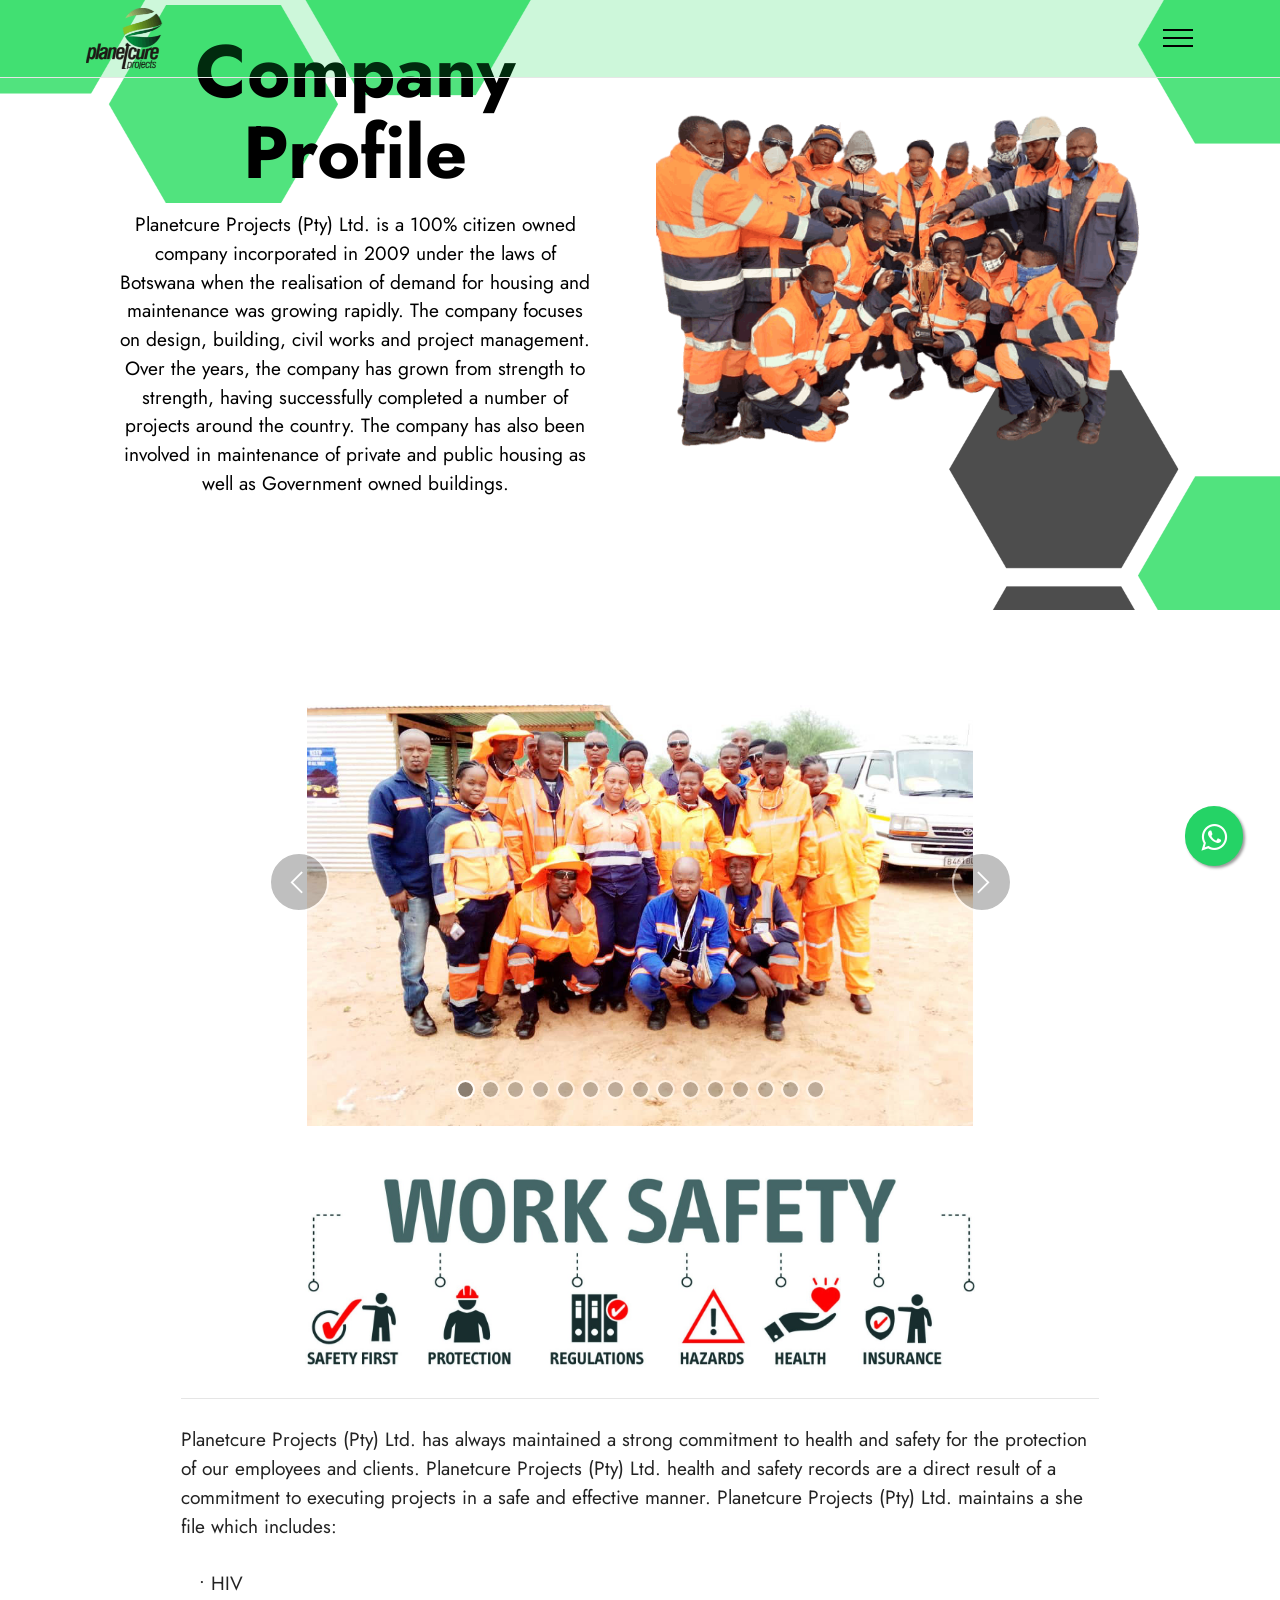
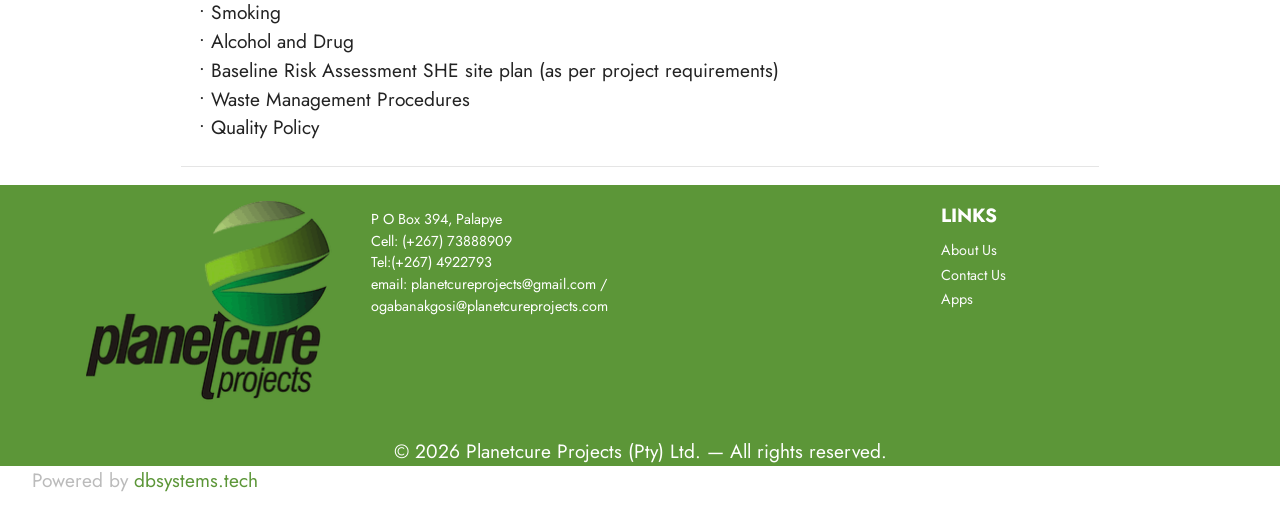
==== commit fa4cbd43: "Update Digitalcore credits and general app directory links" ====
--- a/About.html
+++ b/About.html
@@ -257,7 +257,7 @@
             </div>
             <div class="col-12 mt-4">
                 <p class="mbr-text mb-0 mbr-fonts-style copyright align-center display-7">
-                    © Copyright 2020-2021 Panetcure projects - All Rights Reserved
+                    © 2026 Planetcure Projects (Pty) Ltd. — All rights reserved.
                 </p>
             </div>
         </div>
@@ -307,7 +307,7 @@
             <div class="col-md-12 col-lg-12">
                 
                 
-                <p class="mbr-text mbr-fonts-style display-7">Website by Onestop: (+267) 76204774</p>
+                <p class="mbr-text mbr-fonts-style display-7">Powered by <a href="https://dbsystems.tech" title="Digitalcore Business Systems (Pty) Ltd.">dbsystems.tech</a></p>
             </div>
         </div>
     </div>
